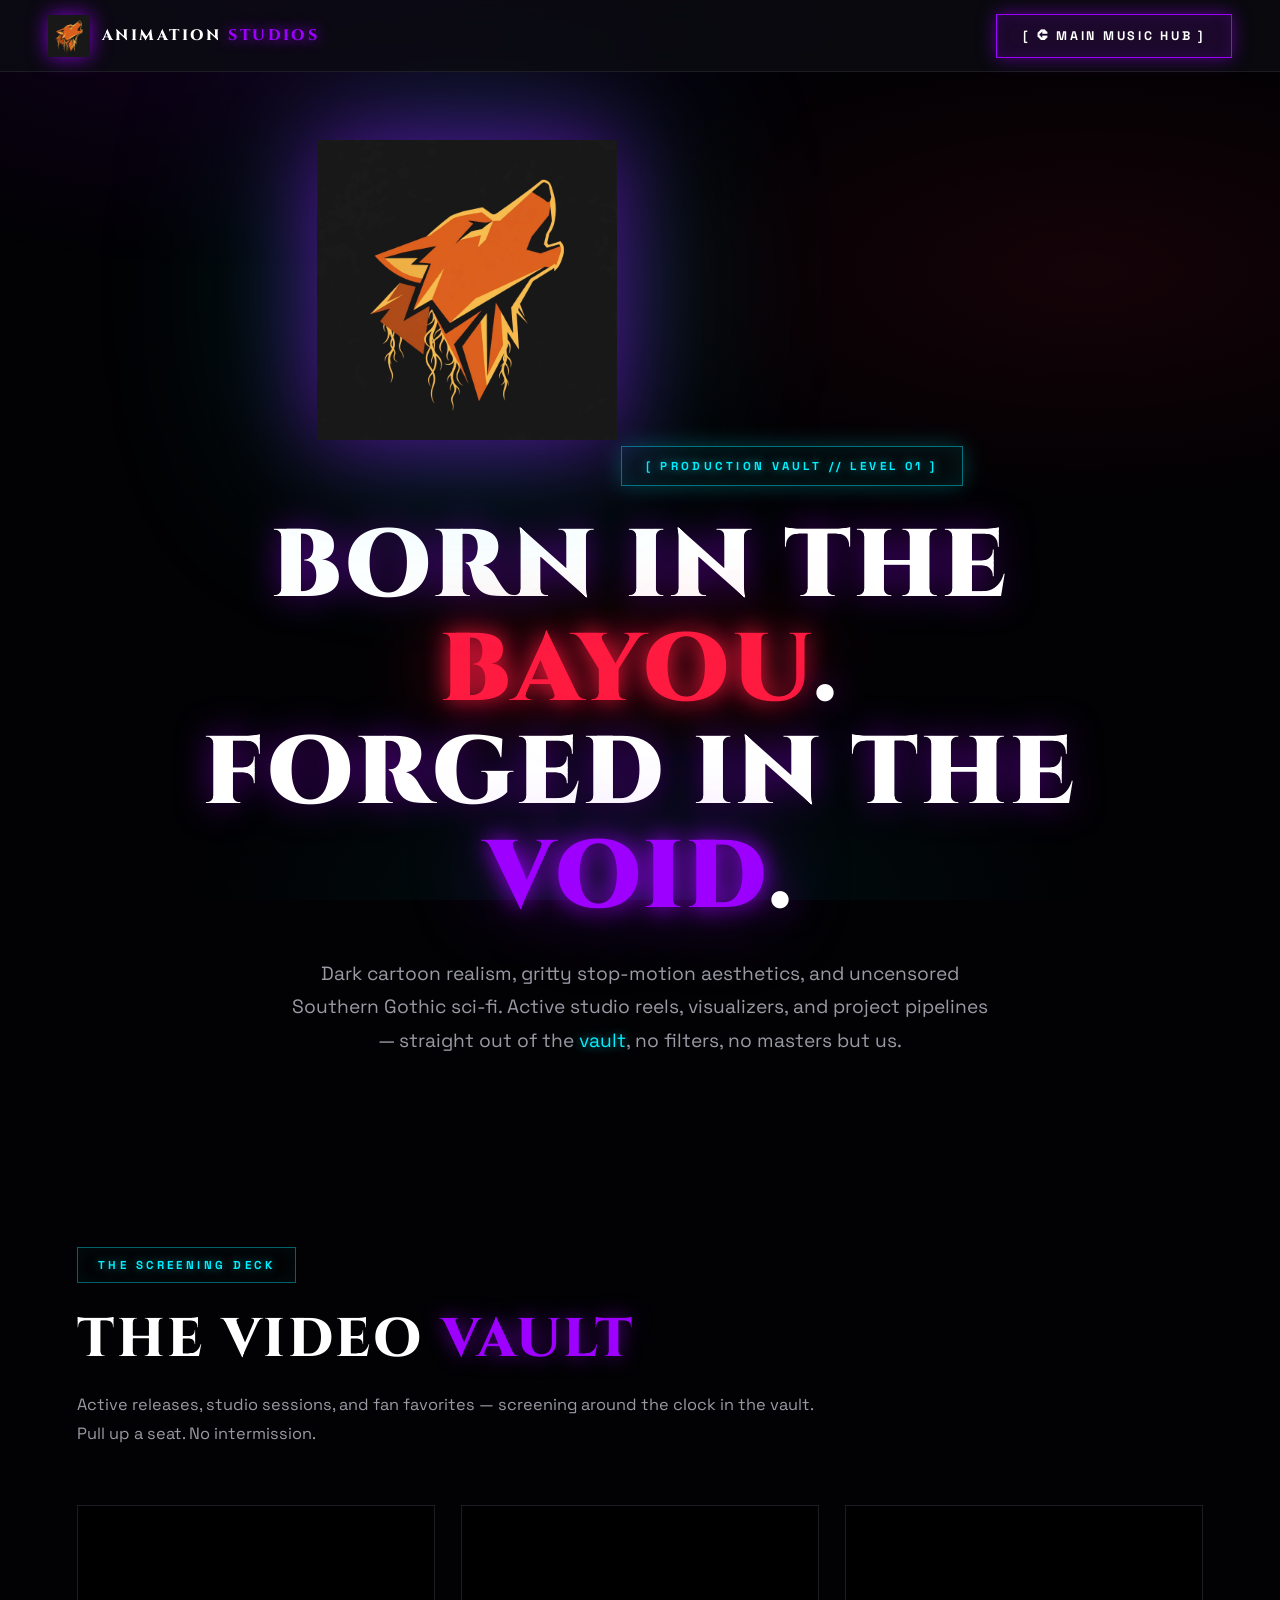
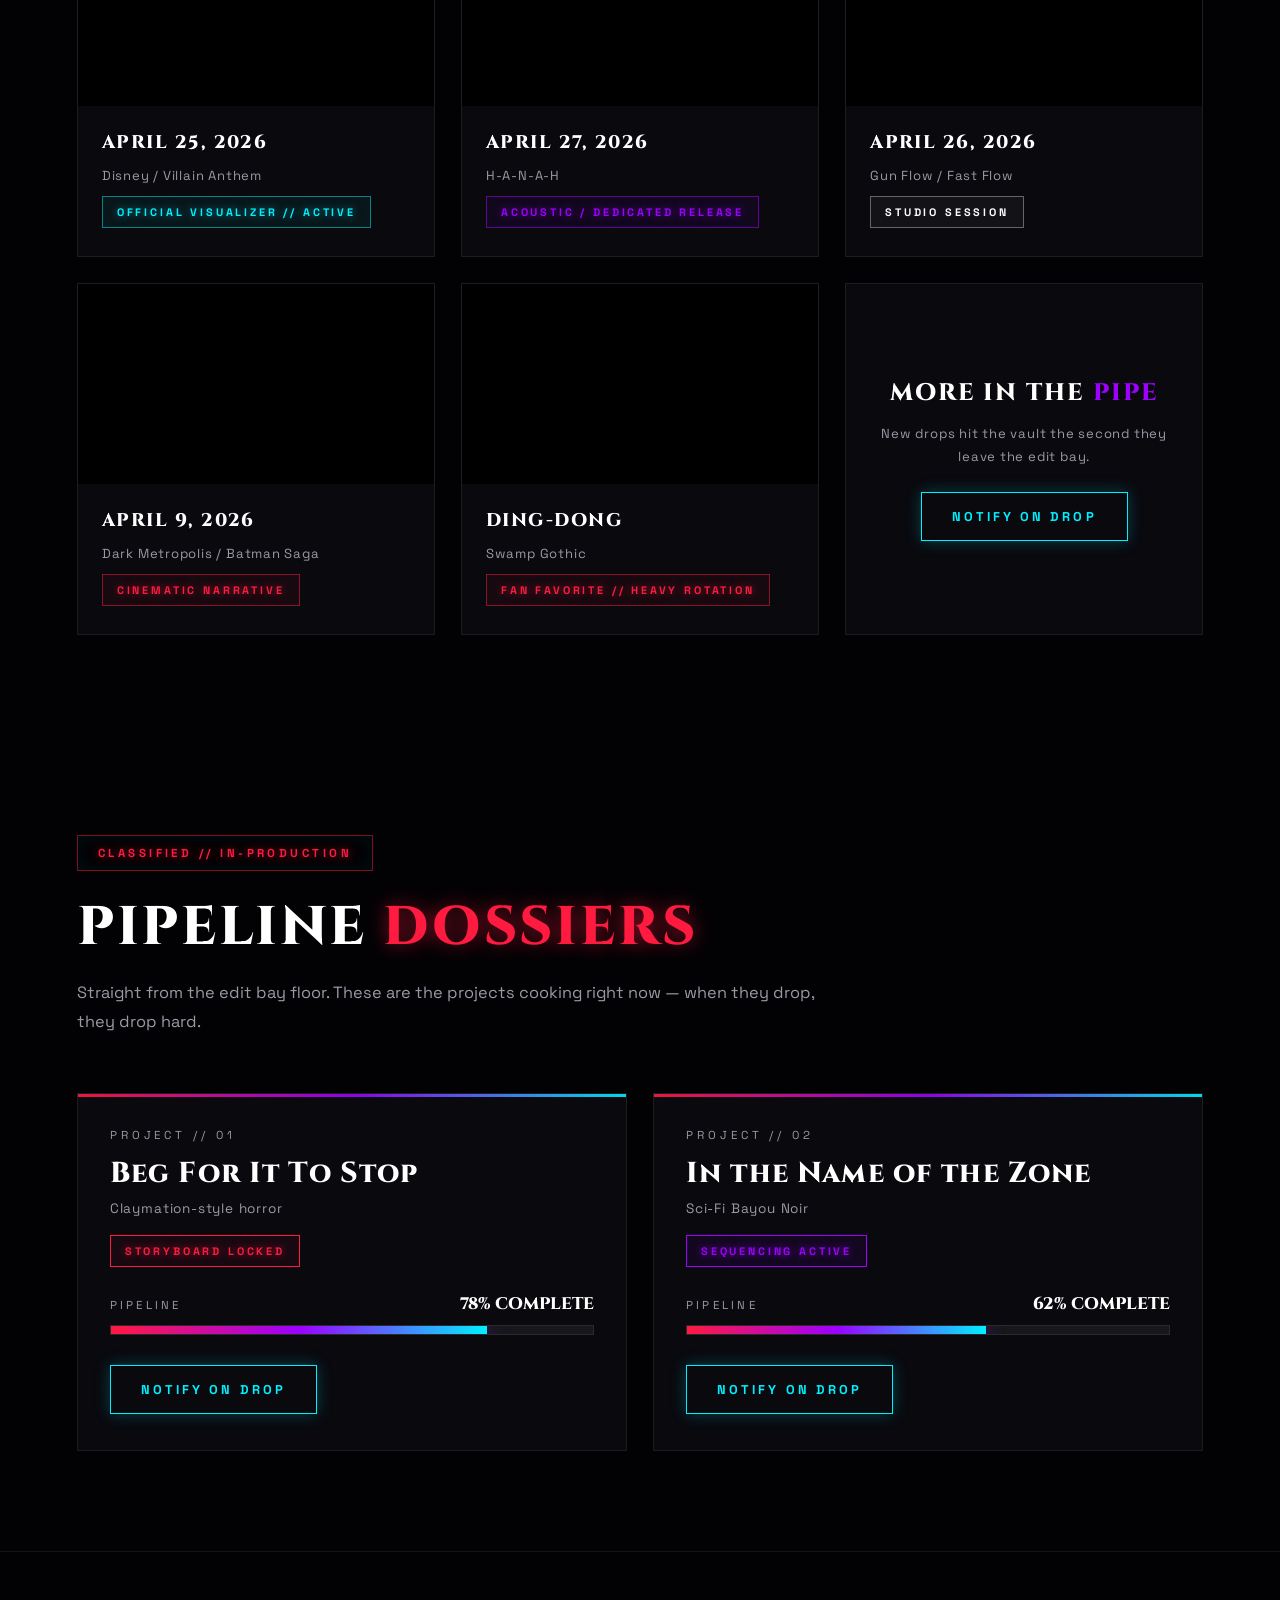
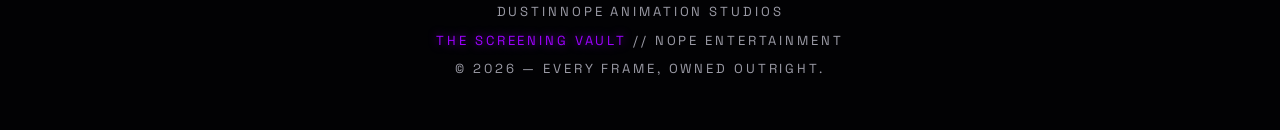
==== index.html @ 0be5625b "Add files via upload" ====
<!DOCTYPE html>
<html lang="en">
<head>
<meta charset="UTF-8">
<meta name="viewport" content="width=device-width, initial-scale=1.0">
<title>DUSTINNOPE ANIMATION STUDIOS — The Screening Vault</title>
<meta name="description" content="Dustinnope Animation Studios — The Screening Vault. Dark cartoon realism, gritty stop-motion, and uncensored Southern Gothic sci-fi. Active studio reels, visualizers, and project pipelines.">
<link rel="preconnect" href="https://fonts.googleapis.com">
<link rel="preconnect" href="https://fonts.gstatic.com" crossorigin>
<link href="https://fonts.googleapis.com/css2?family=Cinzel:wght@400;600;700;800;900&family=Space+Grotesk:wght@400;500;600;700&display=swap" rel="stylesheet">
<style>
/* ============ THE SCREENING VAULT — BRAND SYSTEM ============
   PALETTE: pitch-black #020204, frosted glass rgba(12,12,18,0.8),
   electric bayou cyan #00f0ff, spirit mist purple #9d00ff,
   blood red #ff1a40. ZERO rounded corners. Sharp edges only.
================================================================ */
*{margin:0;padding:0;box-sizing:border-box;border-radius:0 !important;}
:root{
  --void:#020204;
  --glass:rgba(12,12,18,0.8);
  --cyan:#00f0ff;
  --purple:#9d00ff;
  --red:#ff1a40;
  --line:rgba(255,255,255,0.08);
  --txt:#e8e8ec;
  --dim:#9a9aa5;
}
html{scroll-behavior:smooth;}
body{
  background:var(--void);
  color:var(--txt);
  font-family:'Space Grotesk',sans-serif;
  overflow-x:hidden;
}
h1,h2,h3,.serif{font-family:'Cinzel',serif;}
a{color:inherit;text-decoration:none;}
section{scroll-margin-top:84px;position:relative;}
::selection{background:var(--red);color:#000;}
::-webkit-scrollbar{width:10px;background:#000;}
::-webkit-scrollbar-thumb{background:linear-gradient(var(--red),var(--purple));}

/* ambient grain + vignette */
.vault-ambient{
  position:fixed;inset:0;z-index:0;pointer-events:none;
  background:
    radial-gradient(ellipse 80% 50% at 20% 0%,rgba(157,0,255,.10),transparent 60%),
    radial-gradient(ellipse 70% 45% at 85% 30%,rgba(255,26,64,.08),transparent 60%),
    radial-gradient(ellipse 60% 40% at 50% 100%,rgba(0,240,255,.06),transparent 60%);
}

/* ================= HEADER ================= */
header{
  position:fixed;top:0;left:0;right:0;z-index:900;height:72px;
  display:flex;align-items:center;justify-content:space-between;
  padding:0 clamp(16px,4vw,48px);
  background:var(--glass);backdrop-filter:blur(16px);-webkit-backdrop-filter:blur(16px);
  border-bottom:1px solid var(--line);
}
.vault-brand{display:flex;align-items:center;gap:12px;}
.vault-brand img{width:42px;height:42px;object-fit:contain;filter:drop-shadow(0 0 10px rgba(157,0,255,.8));}
.vault-brand .brand-text{font-family:'Cinzel',serif;font-weight:800;letter-spacing:.16em;font-size:.95rem;color:#fff;}
.vault-brand .brand-text .purp{color:var(--purple);text-shadow:0 0 14px var(--purple);}
.hub-portal{
  font-family:'Space Grotesk',sans-serif;font-weight:700;font-size:.78rem;letter-spacing:.22em;
  padding:13px 26px;cursor:pointer;
  background:rgba(157,0,255,.12);color:#fff;border:1px solid var(--purple);
  box-shadow:0 0 18px rgba(157,0,255,.5),inset 0 0 14px rgba(157,0,255,.15);
  transition:all .25s;white-space:nowrap;
}
.hub-portal:hover{
  background:var(--purple);color:#000;
  box-shadow:0 0 36px rgba(157,0,255,.9),inset 0 0 20px rgba(255,255,255,.2);
  transform:translateY(-2px);
}

/* ================= HERO ================= */
#hero{
  min-height:100vh;display:flex;align-items:center;justify-content:center;text-align:center;
  padding:140px 20px 90px;position:relative;z-index:1;
}
.hero-inner{position:relative;z-index:2;max-width:1040px;}
.hero-wolf{width:min(40vmin,300px);margin:0 auto 30px;filter:drop-shadow(0 0 44px rgba(157,0,255,.55)) drop-shadow(0 0 90px rgba(0,240,255,.25));}
.status-badge{
  display:inline-block;font-size:.72rem;letter-spacing:.3em;font-weight:700;color:var(--cyan);
  border:1px solid rgba(0,240,255,.45);padding:12px 24px;margin-bottom:30px;
  text-shadow:0 0 10px rgba(0,240,255,.7);box-shadow:inset 0 0 20px rgba(0,240,255,.08),0 0 22px rgba(0,240,255,.25);
  background:rgba(0,240,255,.04);
}
.hero-inner h1{
  font-size:clamp(2.4rem,8.5vw,6rem);font-weight:900;line-height:1.08;color:#fff;
  letter-spacing:.03em;margin-bottom:26px;
  text-shadow:0 0 34px rgba(157,0,255,.5),0 4px 26px rgba(0,0,0,.9);
}
.hero-inner h1 .blood{color:var(--red);text-shadow:0 0 24px var(--red),0 0 80px rgba(255,26,64,.55);}
.hero-inner h1 .mist{color:var(--purple);text-shadow:0 0 24px var(--purple),0 0 80px rgba(157,0,255,.55);}
.hero-sub{
  font-size:clamp(1rem,2.4vw,1.2rem);color:var(--dim);max-width:700px;margin:0 auto;line-height:1.75;
}
.hero-sub .neon-cyan{color:var(--cyan);text-shadow:0 0 10px rgba(0,240,255,.6);}

/* ================= SECTION SCAFFOLD ================= */
.section{padding:100px clamp(20px,6vw,90px);max-width:1300px;margin:0 auto;position:relative;z-index:1;}
.badge{
  display:inline-block;font-size:.72rem;letter-spacing:.3em;font-weight:700;color:var(--cyan);
  border:1px solid rgba(0,240,255,.4);padding:10px 20px;margin-bottom:26px;
  text-shadow:0 0 10px rgba(0,240,255,.6);box-shadow:inset 0 0 18px rgba(0,240,255,.06);
}
.badge.red{color:var(--red);border-color:rgba(255,26,64,.5);text-shadow:0 0 10px rgba(255,26,64,.7);}
.badge.purple{color:var(--purple);border-color:rgba(157,0,255,.55);text-shadow:0 0 10px rgba(157,0,255,.8);}
.section h2{
  font-size:clamp(1.9rem,5vw,3.4rem);font-weight:800;color:#fff;letter-spacing:.05em;margin-bottom:18px;line-height:1.15;
}
.section h2 .blood{color:var(--red);text-shadow:0 0 20px rgba(255,26,64,.6);}
.section h2 .mist{color:var(--purple);text-shadow:0 0 20px rgba(157,0,255,.6);}
.section .lede{color:var(--dim);max-width:760px;line-height:1.8;font-size:1.02rem;margin-bottom:56px;}
.reveal{opacity:0;transform:translateY(36px);transition:opacity .7s ease,transform .7s ease;}
.reveal.in{opacity:1;transform:none;}

/* ================= SCREENING DECK / VIDEO VAULT ================= */
.vault-grid{display:grid;grid-template-columns:repeat(3,1fr);gap:26px;}
.vault-card{
  background:var(--glass);backdrop-filter:blur(16px);-webkit-backdrop-filter:blur(16px);
  border:1px solid var(--line);overflow:hidden;transition:transform .3s,border-color .3s,box-shadow .3s;
  display:flex;flex-direction:column;
}
.vault-card:nth-child(3n+1):hover{border-color:var(--cyan);box-shadow:0 0 30px rgba(0,240,255,.3);transform:translateY(-8px);}
.vault-card:nth-child(3n+2):hover{border-color:var(--purple);box-shadow:0 0 30px rgba(157,0,255,.4);transform:translateY(-8px);}
.vault-card:nth-child(3n):hover{border-color:var(--red);box-shadow:0 0 30px rgba(255,26,64,.4);transform:translateY(-8px);}
.vault-frame{position:relative;aspect-ratio:16/9;background:#000;}
.vault-frame iframe{position:absolute;inset:0;width:100%;height:100%;border:0;}
.vault-body{padding:24px 24px 28px;display:flex;flex-direction:column;gap:12px;flex:1;}
.vault-title{font-family:'Cinzel',serif;font-weight:800;font-size:1.15rem;letter-spacing:.08em;color:#fff;}
.vault-genre{font-size:.82rem;color:var(--dim);letter-spacing:.06em;}
.vault-status{
  align-self:flex-start;font-size:.68rem;letter-spacing:.26em;font-weight:700;
  padding:8px 14px;border:1px solid;
}
.status-active{color:var(--cyan);border-color:rgba(0,240,255,.5);text-shadow:0 0 8px rgba(0,240,255,.6);background:rgba(0,240,255,.05);}
.status-acoustic{color:var(--purple);border-color:rgba(157,0,255,.55);text-shadow:0 0 8px rgba(157,0,255,.7);background:rgba(157,0,255,.06);}
.status-session{color:#fff;border-color:rgba(255,255,255,.35);background:rgba(255,255,255,.04);}
.status-cine{color:var(--red);border-color:rgba(255,26,64,.5);text-shadow:0 0 8px rgba(255,26,64,.6);background:rgba(255,26,64,.05);}

/* ================= PIPELINE DOSSIERS ================= */
.dossier-grid{display:grid;grid-template-columns:1fr 1fr;gap:26px;}
.dossier{
  background:var(--glass);backdrop-filter:blur(16px);-webkit-backdrop-filter:blur(16px);
  border:1px solid var(--line);padding:34px 32px 36px;position:relative;overflow:hidden;
  transition:border-color .3s,box-shadow .3s,transform .3s;
}
.dossier::before{
  content:"";position:absolute;top:0;left:0;right:0;height:3px;
  background:linear-gradient(90deg,var(--red),var(--purple),var(--cyan));
  opacity:.9;
}
.dossier .proj-num{font-size:.72rem;letter-spacing:.34em;color:var(--dim);margin-bottom:14px;}
.dossier h3{font-size:clamp(1.3rem,2.6vw,1.8rem);font-weight:800;letter-spacing:.04em;color:#fff;margin-bottom:8px;line-height:1.25;}
.dossier .genre-tag{font-size:.85rem;color:var(--dim);margin-bottom:18px;letter-spacing:.06em;}
.dossier .tag{
  display:inline-block;font-size:.68rem;letter-spacing:.26em;font-weight:700;padding:8px 14px;margin-bottom:26px;border:1px solid;
}
.tag-locked{color:var(--red);border-color:rgba(255,26,64,.55);text-shadow:0 0 8px rgba(255,26,64,.7);background:rgba(255,26,64,.06);}
.tag-active{color:var(--purple);border-color:rgba(157,0,255,.6);text-shadow:0 0 8px rgba(157,0,255,.8);background:rgba(157,0,255,.07);}
.meter-row{display:flex;justify-content:space-between;align-items:baseline;margin-bottom:10px;}
.meter-label{font-size:.72rem;letter-spacing:.28em;color:var(--dim);}
.meter-pct{font-family:'Cinzel',serif;font-weight:800;font-size:1.05rem;color:#fff;}
.meter{height:10px;background:rgba(255,255,255,.06);border:1px solid var(--line);position:relative;overflow:hidden;margin-bottom:30px;}
.meter .fill{
  height:100%;width:0;
  background:linear-gradient(90deg,var(--red),var(--purple),var(--cyan));
  box-shadow:0 0 18px rgba(157,0,255,.7);
  transition:width 1.6s cubic-bezier(.2,.8,.2,1);
}
.notify-btn{
  font-family:'Space Grotesk',sans-serif;font-weight:700;font-size:.8rem;letter-spacing:.24em;
  padding:15px 30px;cursor:pointer;display:inline-block;
  background:transparent;color:var(--cyan);border:1px solid var(--cyan);
  box-shadow:0 0 16px rgba(0,240,255,.25);transition:all .25s;
}
.notify-btn:hover{background:var(--cyan);color:#000;box-shadow:0 0 34px rgba(0,240,255,.7);transform:translateY(-2px);}

/* glitch hover on dossier titles */
.dossier h3{position:relative;display:inline-block;}
.dossier:hover{transform:translateY(-6px);border-color:rgba(157,0,255,.5);box-shadow:0 0 34px rgba(157,0,255,.3);}
.dossier:hover h3::before,.dossier:hover h3::after{
  content:attr(data-text);position:absolute;left:0;top:0;width:100%;overflow:hidden;
}
.dossier:hover h3::before{color:var(--cyan);transform:translate(-2px,-1px);clip-path:inset(0 0 55% 0);text-shadow:-2px 0 var(--cyan);}
.dossier:hover h3::after{color:var(--red);transform:translate(2px,1px);clip-path:inset(55% 0 0 0);text-shadow:2px 0 var(--red);}
@keyframes dossierFlicker{0%,100%{opacity:1;}92%{opacity:1;}93%{opacity:.4;}94%{opacity:1;}96%{opacity:.6;}97%{opacity:1;}}
.dossier:hover{animation:dossierFlicker 2.4s infinite;}

/* ================= FOOTER ================= */
footer{border-top:1px solid var(--line);padding:46px 20px;text-align:center;position:relative;z-index:1;}
footer p{color:var(--dim);font-size:.82rem;letter-spacing:.22em;line-height:2.2;}
footer .flick{color:var(--purple);text-shadow:0 0 10px rgba(157,0,255,.7);}

/* ================= NOTIFY MODAL ================= */
.veil{
  position:fixed;inset:0;z-index:2000;background:rgba(2,2,4,.85);
  backdrop-filter:blur(8px);-webkit-backdrop-filter:blur(8px);
  display:none;align-items:center;justify-content:center;padding:20px;
}
.veil.open{display:flex;}
.modal{
  background:var(--glass);border:1px solid rgba(157,0,255,.5);max-width:460px;width:100%;
  padding:40px 36px;position:relative;box-shadow:0 0 60px rgba(157,0,255,.35);
}
.modal h3{font-size:1.4rem;font-weight:800;letter-spacing:.06em;margin-bottom:10px;color:#fff;}
.modal .m-title{font-family:'Cinzel',serif;font-size:.9rem;color:var(--purple);letter-spacing:.14em;margin-bottom:18px;text-shadow:0 0 10px rgba(157,0,255,.7);}
.modal p{color:var(--dim);font-size:.9rem;line-height:1.7;margin-bottom:22px;}
.modal-close{
  position:absolute;top:12px;right:14px;background:none;border:none;color:var(--dim);
  font-size:1.4rem;cursor:pointer;line-height:1;
}
.modal-close:hover{color:var(--red);}
#notifyFormEl{display:flex;flex-direction:column;gap:14px;}
#notifyFormEl input[type=email]{
  background:rgba(255,255,255,.05);border:1px solid var(--line);color:#fff;
  font-family:'Space Grotesk',sans-serif;font-size:.95rem;padding:14px 16px;outline:none;
}
#notifyFormEl input[type=email]:focus{border-color:var(--purple);box-shadow:0 0 16px rgba(157,0,255,.4);}
#notifyFormEl button{
  font-family:'Space Grotesk',sans-serif;font-weight:700;font-size:.8rem;letter-spacing:.24em;
  padding:15px;cursor:pointer;background:var(--purple);color:#fff;border:1px solid var(--purple);
  box-shadow:0 0 24px rgba(157,0,255,.55);transition:all .25s;
}
#notifyFormEl button:hover{background:#b333ff;box-shadow:0 0 40px rgba(157,0,255,.85);}
.notify-confirm{display:none;text-align:center;padding:14px 0;}
.notify-confirm .check{font-size:2.6rem;color:var(--cyan);text-shadow:0 0 24px rgba(0,240,255,.8);margin-bottom:14px;}
.notify-confirm h4{font-family:'Cinzel',serif;font-size:1.1rem;letter-spacing:.1em;color:#fff;margin-bottom:10px;}
.notify-confirm p{color:var(--dim);font-size:.88rem;}

/* ================= RESPONSIVE ================= */
@media(max-width:960px){
  .vault-grid{grid-template-columns:1fr;max-width:620px;margin:0 auto;}
  .dossier-grid{grid-template-columns:1fr;max-width:620px;margin:0 auto;}
}
@media(max-width:640px){
  .vault-brand .brand-text{display:none;}
  .hub-portal{font-size:.66rem;padding:11px 16px;letter-spacing:.14em;}
  .section{padding:76px 20px;}
  .dossier{padding:28px 24px 30px;}
  .modal{padding:32px 26px;}
}
@media(prefers-reduced-motion:reduce){
  .reveal{opacity:1;transform:none;}
  .meter .fill{transition:none;}
  .dossier:hover{animation:none;}
}
</style>
</head>
<body>

<div class="vault-ambient"></div>

<header>
  <a class="vault-brand" href="#hero">
    <img src="wolf-emblem.webp" alt="Dustinnope wolf emblem">
    <span class="brand-text">ANIMATION <span class="purp">STUDIOS</span></span>
  </a>
  <a class="hub-portal" href="https://dustinnope.com">[ &#11144; MAIN MUSIC HUB ]</a>
</header>

<!-- ================= STUDIO HERO ================= -->
<section id="hero">
  <div class="hero-inner">
    <img class="hero-wolf" src="wolf-emblem.webp" alt="Dustinnope snarling wolf emblem">
    <div class="status-badge">[ PRODUCTION VAULT // LEVEL 01 ]</div>
    <h1>BORN IN THE <span class="blood">BAYOU</span>.<br>FORGED IN THE <span class="mist">VOID</span>.</h1>
    <p class="hero-sub">Dark cartoon realism, gritty stop-motion aesthetics, and uncensored Southern Gothic sci-fi. Active studio reels, visualizers, and project pipelines — straight out of the <span class="neon-cyan">vault</span>, no filters, no masters but us.</p>
  </div>
</section>

<!-- ================= SCREENING DECK / VIDEO VAULT ================= -->
<section class="section" id="screening-deck">
  <div class="badge reveal">THE SCREENING DECK</div>
  <h2 class="reveal">THE VIDEO <span class="mist">VAULT</span></h2>
  <p class="lede reveal">Active releases, studio sessions, and fan favorites — screening around the clock in the vault. Pull up a seat. No intermission.</p>

  <div class="vault-grid">
    <article class="vault-card reveal">
      <div class="vault-frame">
        <iframe src="https://www.youtube-nocookie.com/embed/Cl0FcF6U81I" title="April 25, 2026 — Disney / Villain Anthem" loading="lazy" allow="accelerometer; autoplay; clipboard-write; encrypted-media; gyroscope; picture-in-picture" allowfullscreen></iframe>
      </div>
      <div class="vault-body">
        <h3 class="vault-title">APRIL 25, 2026</h3>
        <p class="vault-genre">Disney / Villain Anthem</p>
        <span class="vault-status status-active">OFFICIAL VISUALIZER // ACTIVE</span>
      </div>
    </article>

    <article class="vault-card reveal">
      <div class="vault-frame">
        <iframe src="https://www.youtube-nocookie.com/embed/3WyPbMMaLoY" title="April 27, 2026 — H-A-N-A-H" loading="lazy" allow="accelerometer; autoplay; clipboard-write; encrypted-media; gyroscope; picture-in-picture" allowfullscreen></iframe>
      </div>
      <div class="vault-body">
        <h3 class="vault-title">APRIL 27, 2026</h3>
        <p class="vault-genre">H-A-N-A-H</p>
        <span class="vault-status status-acoustic">ACOUSTIC / DEDICATED RELEASE</span>
      </div>
    </article>

    <article class="vault-card reveal">
      <div class="vault-frame">
        <iframe src="https://www.youtube-nocookie.com/embed/xEIRMMd9skk" title="April 26, 2026 — Gun Flow / Fast Flow" loading="lazy" allow="accelerometer; autoplay; clipboard-write; encrypted-media; gyroscope; picture-in-picture" allowfullscreen></iframe>
      </div>
      <div class="vault-body">
        <h3 class="vault-title">APRIL 26, 2026</h3>
        <p class="vault-genre">Gun Flow / Fast Flow</p>
        <span class="vault-status status-session">STUDIO SESSION</span>
      </div>
    </article>

    <article class="vault-card reveal">
      <div class="vault-frame">
        <iframe src="https://www.youtube-nocookie.com/embed/TrBpocgvX4s" title="April 9, 2026 — Dark Metropolis / Batman Saga" loading="lazy" allow="accelerometer; autoplay; clipboard-write; encrypted-media; gyroscope; picture-in-picture" allowfullscreen></iframe>
      </div>
      <div class="vault-body">
        <h3 class="vault-title">APRIL 9, 2026</h3>
        <p class="vault-genre">Dark Metropolis / Batman Saga</p>
        <span class="vault-status status-cine">CINEMATIC NARRATIVE</span>
      </div>
    </article>

    <article class="vault-card reveal">
      <div class="vault-frame">
        <iframe src="https://www.youtube-nocookie.com/embed/f8bQqlqthDg" title="DING-DONG — Swamp Gothic" loading="lazy" allow="accelerometer; autoplay; clipboard-write; encrypted-media; gyroscope; picture-in-picture" allowfullscreen></iframe>
      </div>
      <div class="vault-body">
        <h3 class="vault-title">DING-DONG</h3>
        <p class="vault-genre">Swamp Gothic</p>
        <span class="vault-status status-cine">FAN FAVORITE // HEAVY ROTATION</span>
      </div>
    </article>

    <article class="vault-card reveal" style="display:flex;align-items:center;justify-content:center;text-align:center;padding:60px 30px;">
      <div>
        <h3 class="vault-title" style="font-size:1.5rem;margin-bottom:14px;">MORE IN THE <span style="color:#9d00ff;">PIPE</span></h3>
        <p class="vault-genre" style="margin-bottom:24px;line-height:1.7;">New drops hit the vault the second they leave the edit bay.</p>
        <button class="notify-btn" data-project="the Vault — upcoming drops">NOTIFY ON DROP</button>
      </div>
    </article>
  </div>
</section>

<!-- ================= IN-PRODUCTION PIPELINE ================= -->
<section class="section" id="pipeline">
  <div class="badge red reveal">CLASSIFIED // IN-PRODUCTION</div>
  <h2 class="reveal">PIPELINE <span class="blood">DOSSIERS</span></h2>
  <p class="lede reveal">Straight from the edit bay floor. These are the projects cooking right now — when they drop, they drop hard.</p>

  <div class="dossier-grid">
    <article class="dossier reveal">
      <p class="proj-num">PROJECT // 01</p>
      <h3 data-text="Beg For It To Stop">Beg For It To Stop</h3>
      <p class="genre-tag">Claymation-style horror</p>
      <span class="tag tag-locked">STORYBOARD LOCKED</span>
      <div class="meter-row">
        <span class="meter-label">PIPELINE</span>
        <span class="meter-pct">78% COMPLETE</span>
      </div>
      <div class="meter"><div class="fill" data-fill="78"></div></div>
      <button class="notify-btn" data-project="Beg For It To Stop">NOTIFY ON DROP</button>
    </article>

    <article class="dossier reveal">
      <p class="proj-num">PROJECT // 02</p>
      <h3 data-text="In the Name of the Zone">In the Name of the Zone</h3>
      <p class="genre-tag">Sci-Fi Bayou Noir</p>
      <span class="tag tag-active">SEQUENCING ACTIVE</span>
      <div class="meter-row">
        <span class="meter-label">PIPELINE</span>
        <span class="meter-pct">62% COMPLETE</span>
      </div>
      <div class="meter"><div class="fill" data-fill="62"></div></div>
      <button class="notify-btn" data-project="In the Name of the Zone">NOTIFY ON DROP</button>
    </article>
  </div>
</section>

<footer>
  <p>DUSTINNOPE ANIMATION STUDIOS<br><span class="flick">THE SCREENING VAULT</span> // NOPE ENTERTAINMENT<br>© 2026 — EVERY FRAME, OWNED OUTRIGHT.</p>
</footer>

<!-- ================= NOTIFY MODAL ================= -->
<div class="veil" id="notifyVeil" role="dialog" aria-modal="true" aria-labelledby="modalTitle">
  <div class="modal">
    <button class="modal-close" id="modalClose" aria-label="Close">&times;</button>
    <div id="notifyForm">
      <h3 id="modalTitle">VAULT NOTIFY</h3>
      <p class="m-title" id="notifyProject">UPCOMING DROPS</p>
      <p>Get word the second this project drops. One email. No spam, no noise — just the release.</p>
      <form id="notifyFormEl">
        <input type="email" id="notifyEmail" name="email" placeholder="your@email.com" required>
        <button type="submit">LOCK ME IN</button>
      </form>
    </div>
    <div class="notify-confirm" id="notifyConfirm">
      <div class="check">&#10003;</div>
      <h4>YOU'RE ON THE LIST</h4>
      <p>You're locked in. The vault will hit your inbox the moment it drops.</p>
    </div>
  </div>
</div>

<script>
/* ---------- SCROLL REVEAL ---------- */
(function(){
  var els = document.querySelectorAll('.reveal');
  var io = new IntersectionObserver(function(entries){
    entries.forEach(function(e){
      if(e.isIntersecting){ e.target.classList.add('in'); io.unobserve(e.target); }
    });
  },{threshold:.12});
  els.forEach(function(e){ io.observe(e); });
})();

/* ---------- PROGRESS METER FILL ---------- */
(function(){
  var fills = document.querySelectorAll('.meter .fill');
  var io = new IntersectionObserver(function(entries){
    entries.forEach(function(e){
      if(e.isIntersecting){
        e.target.style.width = e.target.getAttribute('data-fill') + '%';
        io.unobserve(e.target);
      }
    });
  },{threshold:.4});
  fills.forEach(function(f){ io.observe(f); });
})();

/* ---------- NOTIFY MODAL ---------- */
(function(){
  var veil = document.getElementById('notifyVeil');
  var form = document.getElementById('notifyForm');
  var confirm = document.getElementById('notifyConfirm');
  var project = document.getElementById('notifyProject');
  document.querySelectorAll('.notify-btn').forEach(function(btn){
    btn.addEventListener('click', function(){
      project.textContent = (btn.getAttribute('data-project') || 'UPCOMING DROPS').toUpperCase();
      form.style.display = 'block'; confirm.style.display = 'none';
      veil.classList.add('open');
    });
  });
  document.getElementById('modalClose').addEventListener('click', function(){
    veil.classList.remove('open');
  });
  veil.addEventListener('click', function(e){
    if(e.target === veil){ veil.classList.remove('open'); }
  });
  document.addEventListener('keydown', function(e){
    if(e.key === 'Escape'){ veil.classList.remove('open'); }
  });
  document.getElementById('notifyFormEl').addEventListener('submit', function(e){
    e.preventDefault();
    form.style.display = 'none';
    confirm.style.display = 'block';
  });
})();
</script>
</body>
</html>
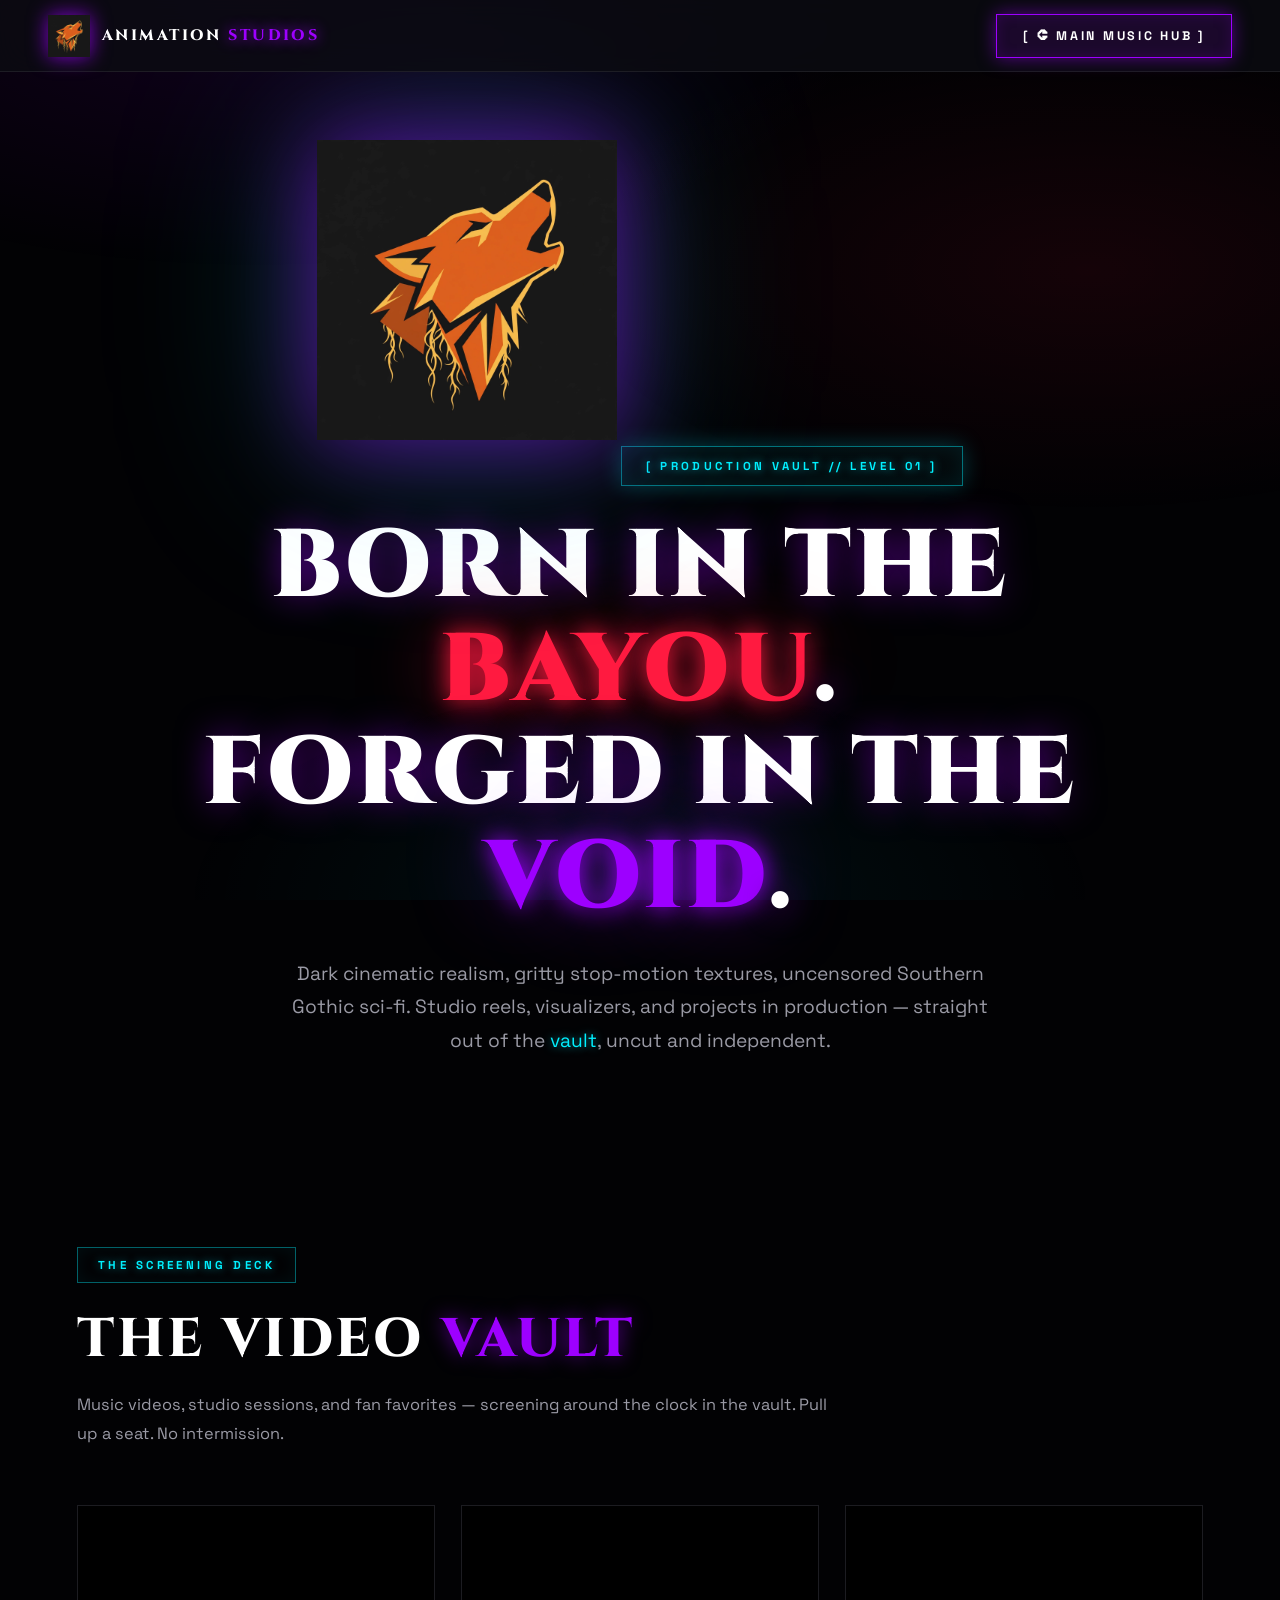
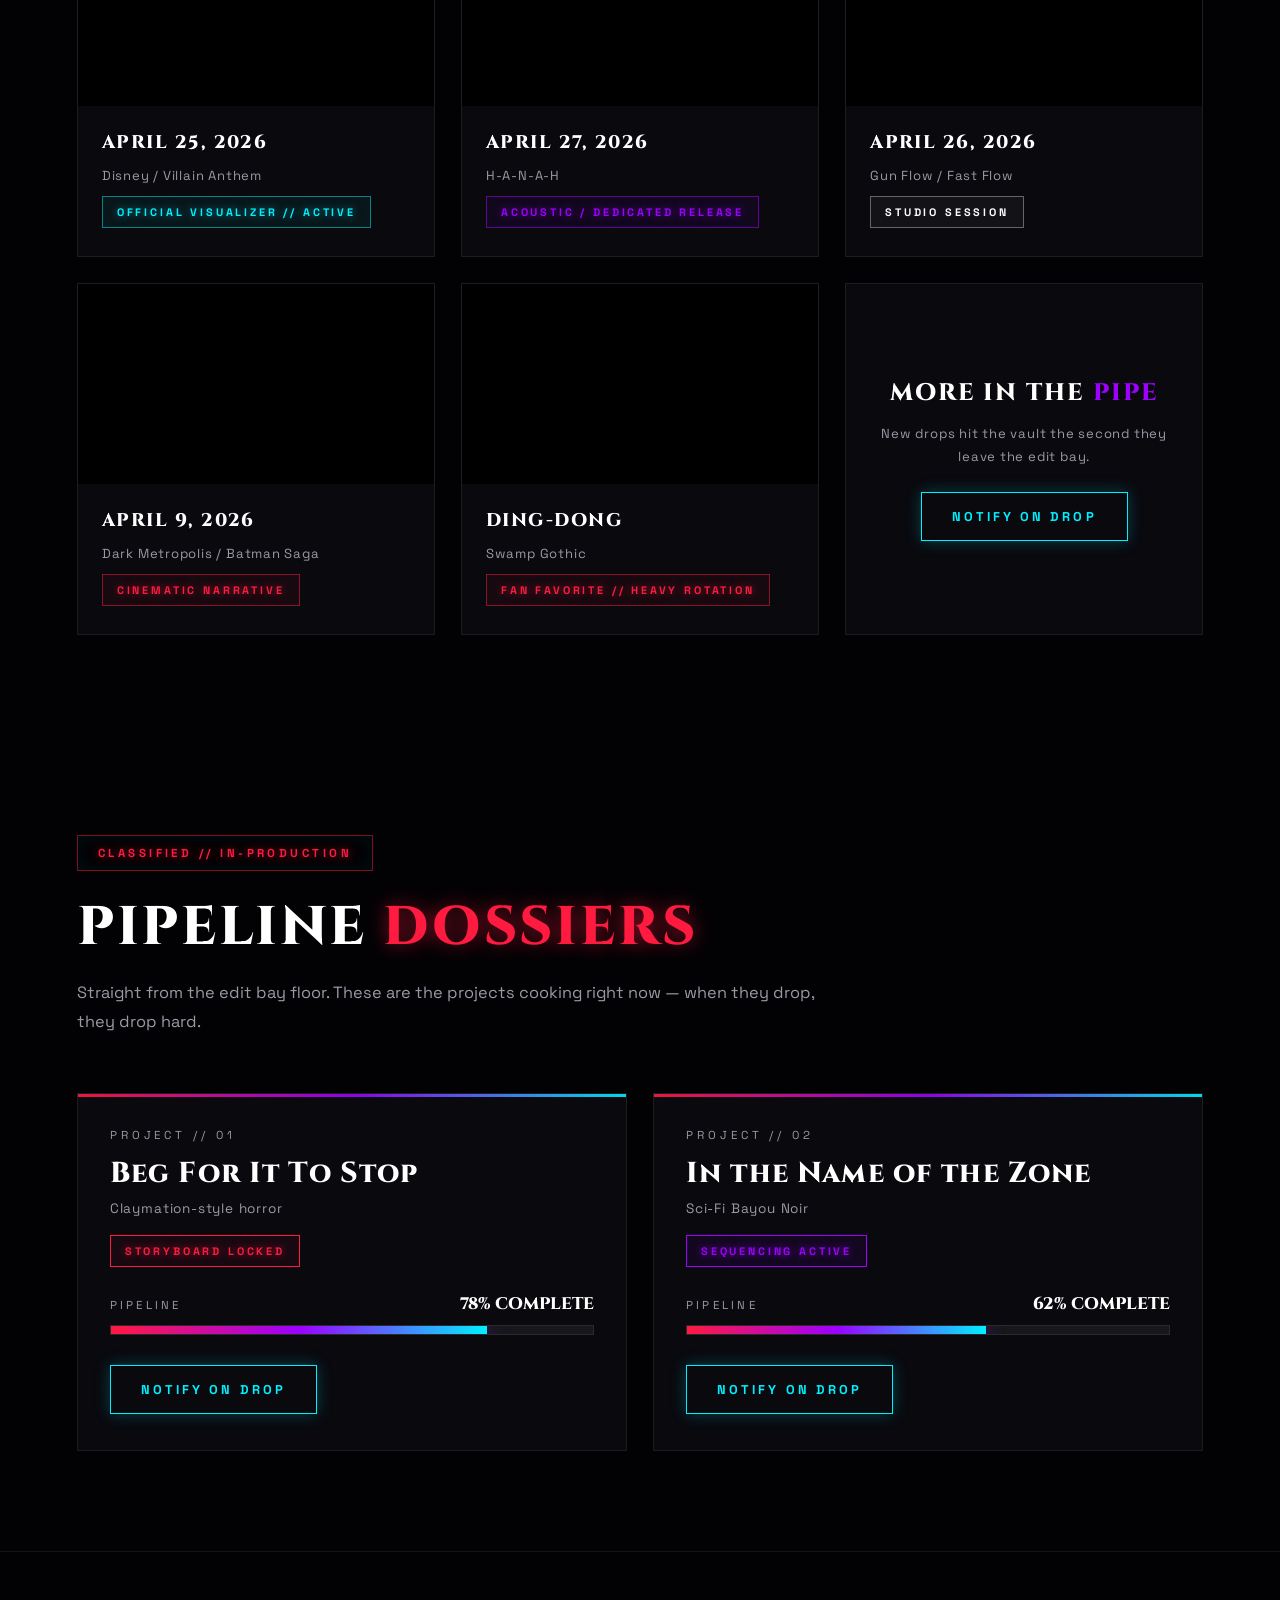
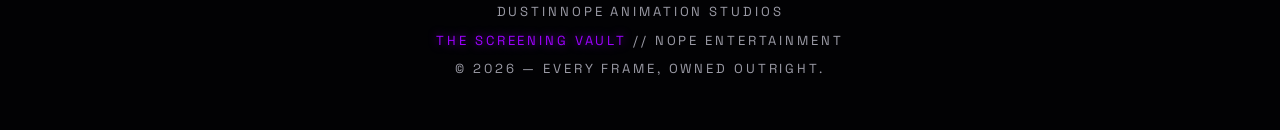
==== commit f0c57417: "Fix studio blurb and vault lede wording" ====
--- a/index.html
+++ b/index.html
@@ -4,7 +4,7 @@
 <meta charset="UTF-8">
 <meta name="viewport" content="width=device-width, initial-scale=1.0">
 <title>DUSTINNOPE ANIMATION STUDIOS — The Screening Vault</title>
-<meta name="description" content="Dustinnope Animation Studios — The Screening Vault. Dark cartoon realism, gritty stop-motion, and uncensored Southern Gothic sci-fi. Active studio reels, visualizers, and project pipelines.">
+<meta name="description" content="Dustinnope Animation Studios — The Screening Vault. Dark cinematic realism, gritty stop-motion, and uncensored Southern Gothic sci-fi. Studio reels, visualizers, and projects in production.">
 <link rel="preconnect" href="https://fonts.googleapis.com">
 <link rel="preconnect" href="https://fonts.gstatic.com" crossorigin>
 <link href="https://fonts.googleapis.com/css2?family=Cinzel:wght@400;600;700;800;900&family=Space+Grotesk:wght@400;500;600;700&display=swap" rel="stylesheet">
@@ -267,7 +267,7 @@
     <img class="hero-wolf" src="wolf-emblem.webp" alt="Dustinnope snarling wolf emblem">
     <div class="status-badge">[ PRODUCTION VAULT // LEVEL 01 ]</div>
     <h1>BORN IN THE <span class="blood">BAYOU</span>.<br>FORGED IN THE <span class="mist">VOID</span>.</h1>
-    <p class="hero-sub">Dark cartoon realism, gritty stop-motion aesthetics, and uncensored Southern Gothic sci-fi. Active studio reels, visualizers, and project pipelines — straight out of the <span class="neon-cyan">vault</span>, no filters, no masters but us.</p>
+    <p class="hero-sub">Dark cinematic realism, gritty stop-motion textures, uncensored Southern Gothic sci-fi. Studio reels, visualizers, and projects in production — straight out of the <span class="neon-cyan">vault</span>, uncut and independent.</p>
   </div>
 </section>
 
@@ -275,7 +275,7 @@
 <section class="section" id="screening-deck">
   <div class="badge reveal">THE SCREENING DECK</div>
   <h2 class="reveal">THE VIDEO <span class="mist">VAULT</span></h2>
-  <p class="lede reveal">Active releases, studio sessions, and fan favorites — screening around the clock in the vault. Pull up a seat. No intermission.</p>
+  <p class="lede reveal">Music videos, studio sessions, and fan favorites — screening around the clock in the vault. Pull up a seat. No intermission.</p>
 
   <div class="vault-grid">
     <article class="vault-card reveal">
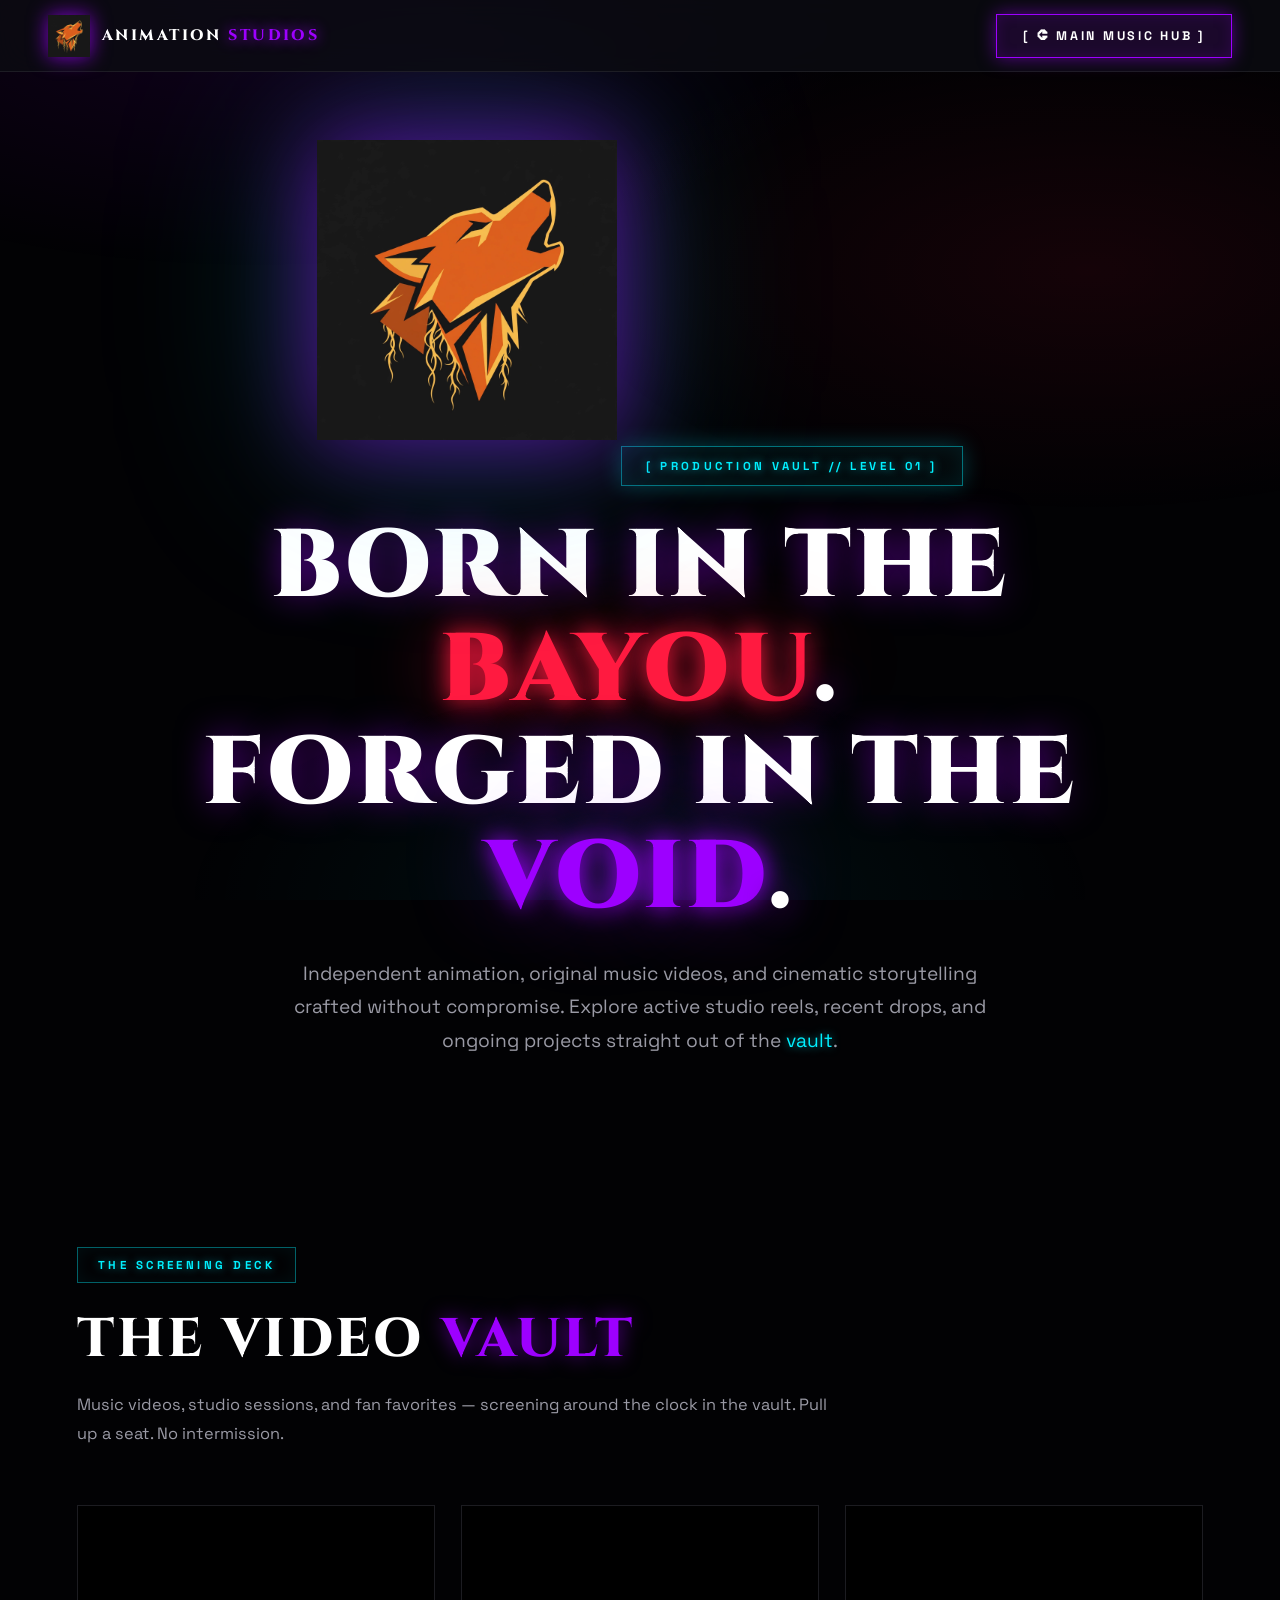
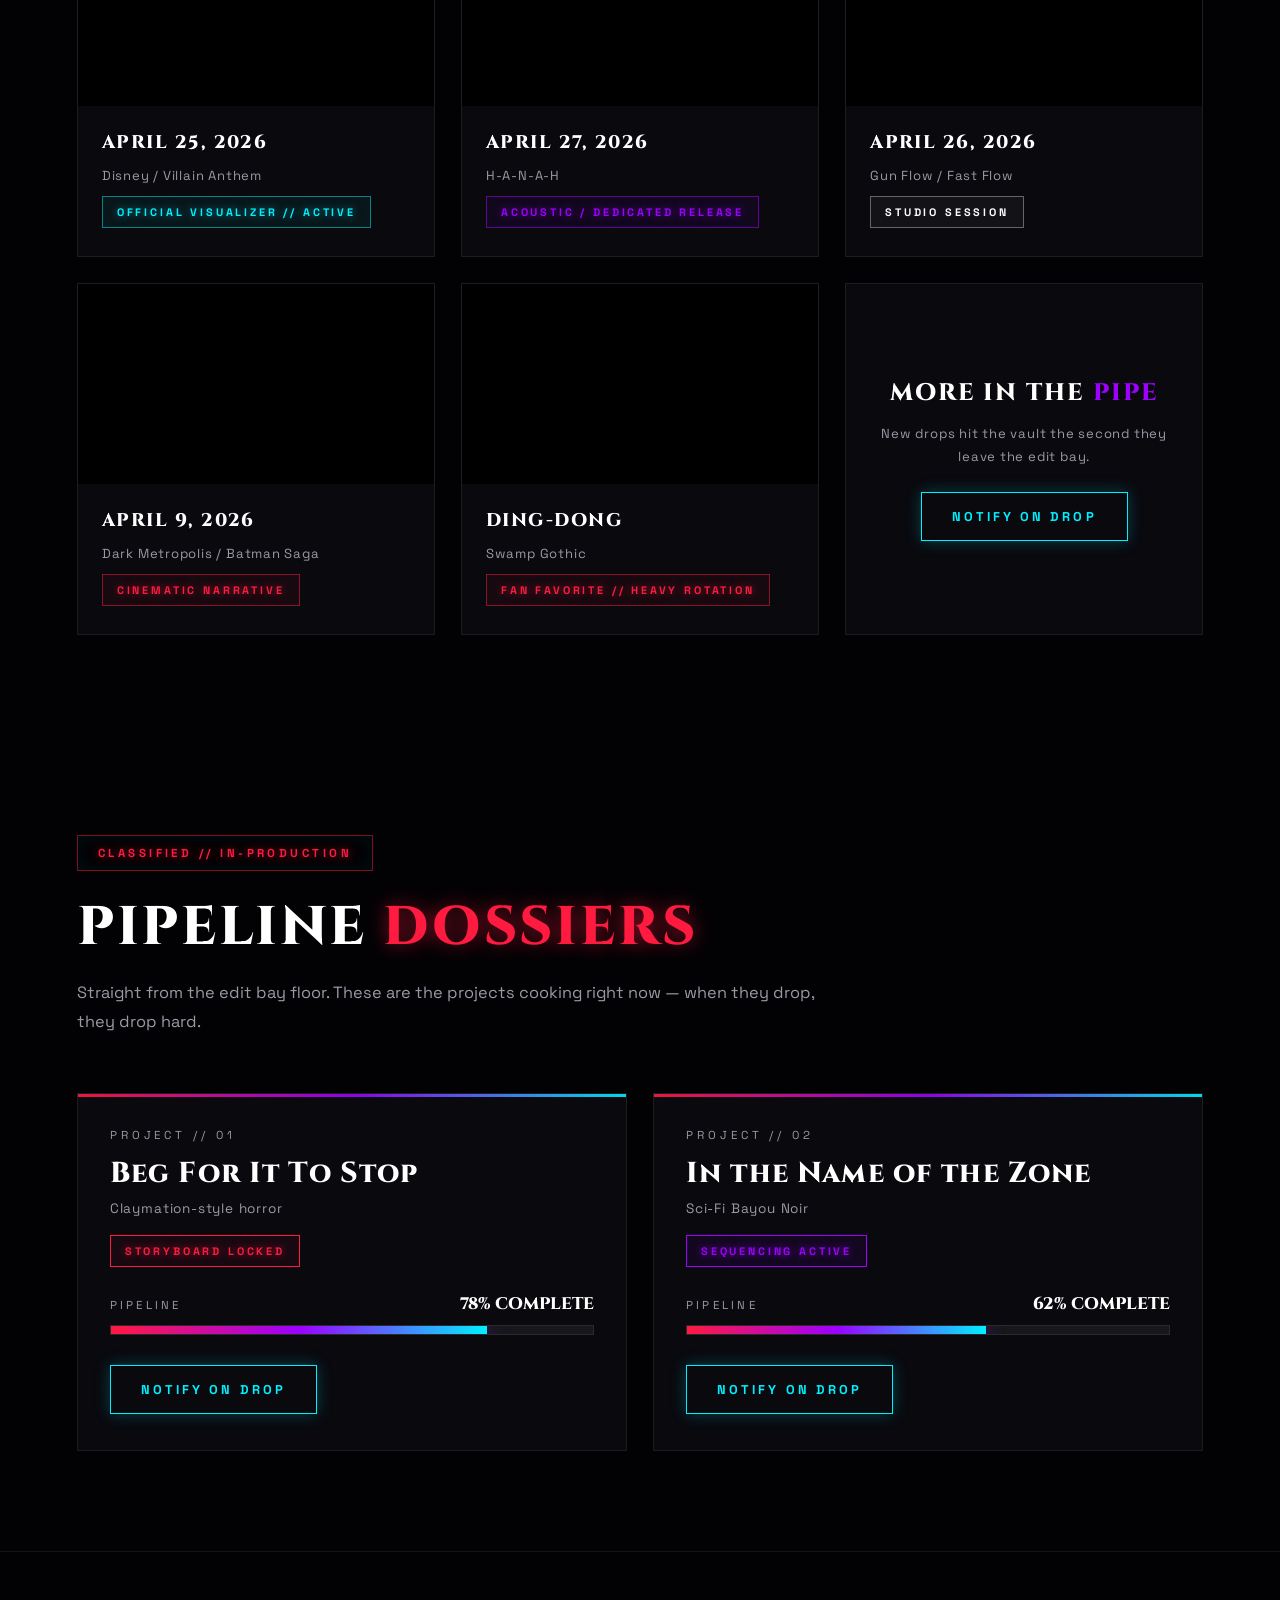
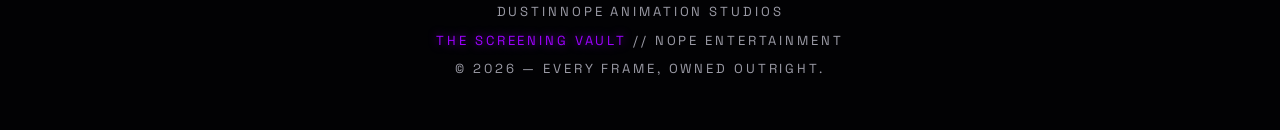
==== commit 99ee629d: "Dustin wording: studio hero blurb" ====
--- a/index.html
+++ b/index.html
@@ -4,7 +4,7 @@
 <meta charset="UTF-8">
 <meta name="viewport" content="width=device-width, initial-scale=1.0">
 <title>DUSTINNOPE ANIMATION STUDIOS — The Screening Vault</title>
-<meta name="description" content="Dustinnope Animation Studios — The Screening Vault. Dark cinematic realism, gritty stop-motion, and uncensored Southern Gothic sci-fi. Studio reels, visualizers, and projects in production.">
+<meta name="description" content="Dustinnope Animation Studios — The Screening Vault. Independent animation, original music videos, and cinematic storytelling crafted without compromise.">
 <link rel="preconnect" href="https://fonts.googleapis.com">
 <link rel="preconnect" href="https://fonts.gstatic.com" crossorigin>
 <link href="https://fonts.googleapis.com/css2?family=Cinzel:wght@400;600;700;800;900&family=Space+Grotesk:wght@400;500;600;700&display=swap" rel="stylesheet">
@@ -267,7 +267,7 @@
     <img class="hero-wolf" src="wolf-emblem.webp" alt="Dustinnope snarling wolf emblem">
     <div class="status-badge">[ PRODUCTION VAULT // LEVEL 01 ]</div>
     <h1>BORN IN THE <span class="blood">BAYOU</span>.<br>FORGED IN THE <span class="mist">VOID</span>.</h1>
-    <p class="hero-sub">Dark cinematic realism, gritty stop-motion textures, uncensored Southern Gothic sci-fi. Studio reels, visualizers, and projects in production — straight out of the <span class="neon-cyan">vault</span>, uncut and independent.</p>
+    <p class="hero-sub">Independent animation, original music videos, and cinematic storytelling crafted without compromise. Explore active studio reels, recent drops, and ongoing projects straight out of the <span class="neon-cyan">vault</span>.</p>
   </div>
 </section>
 
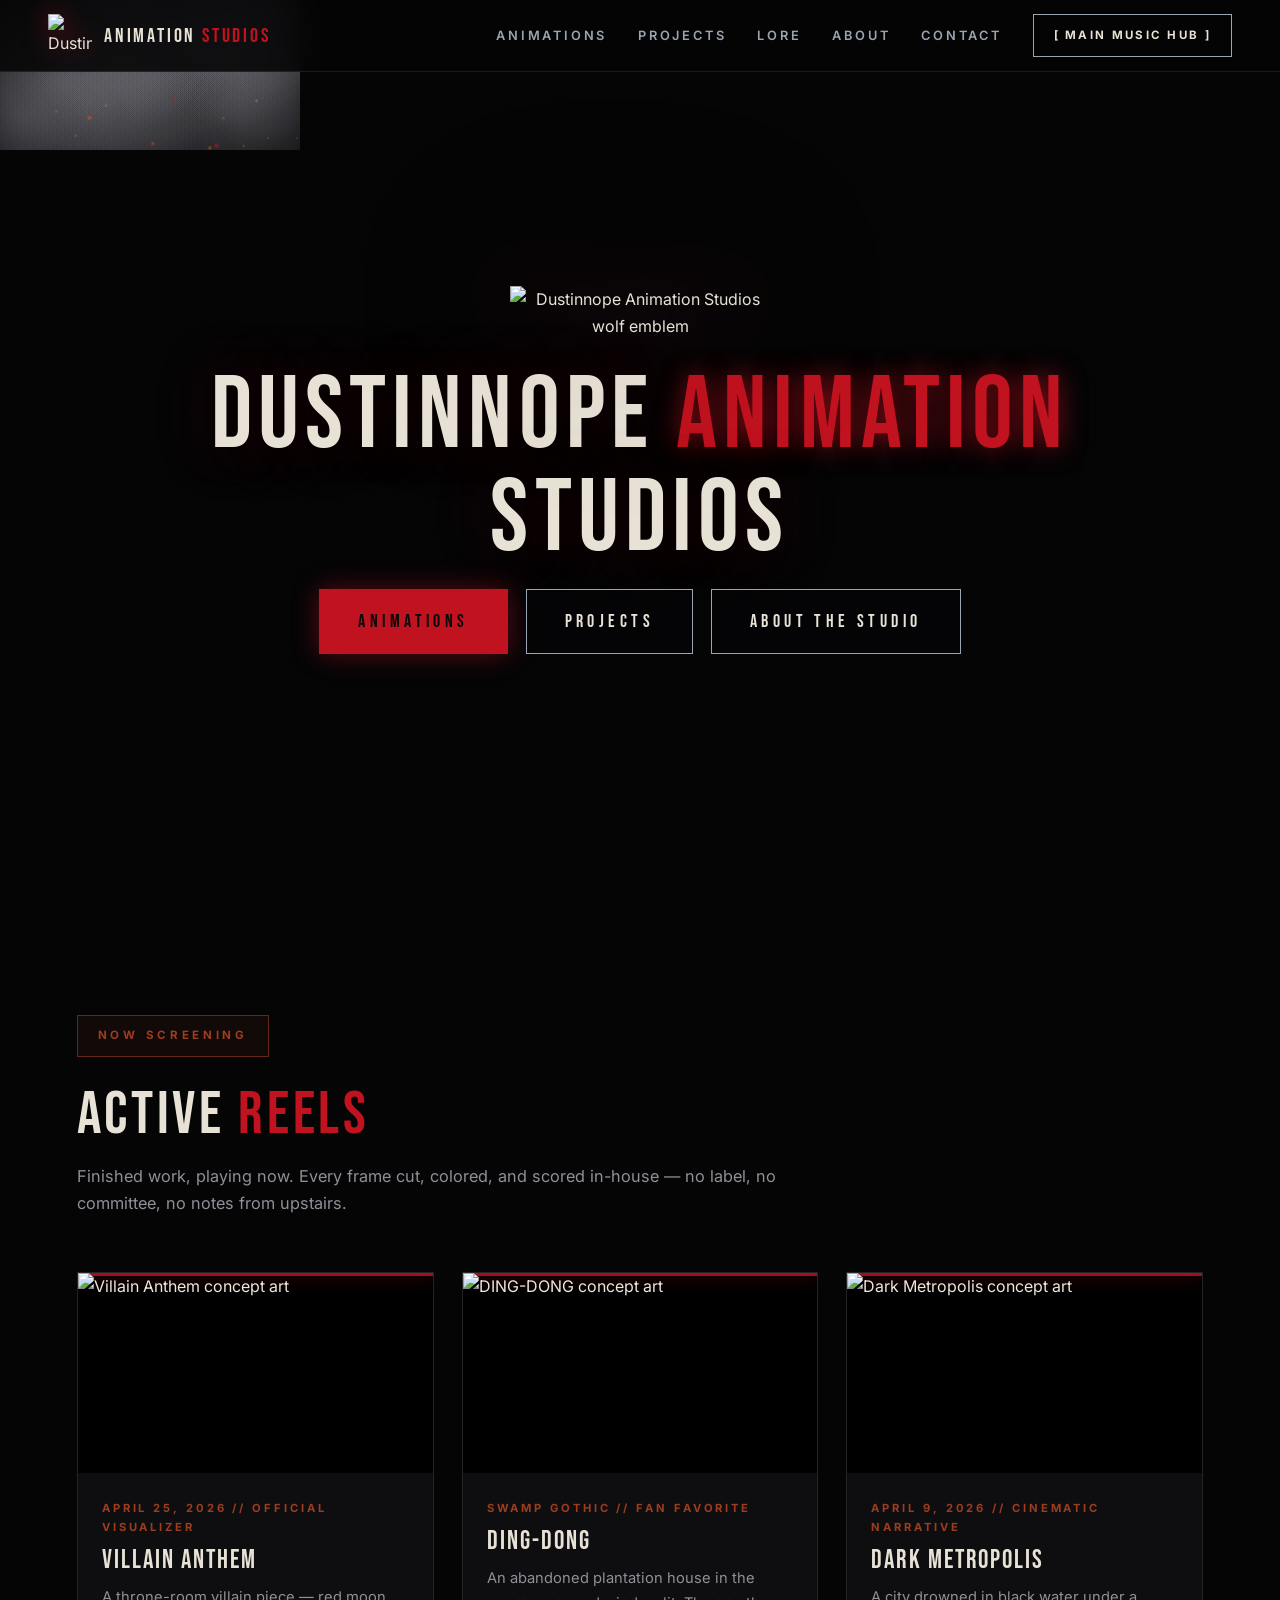
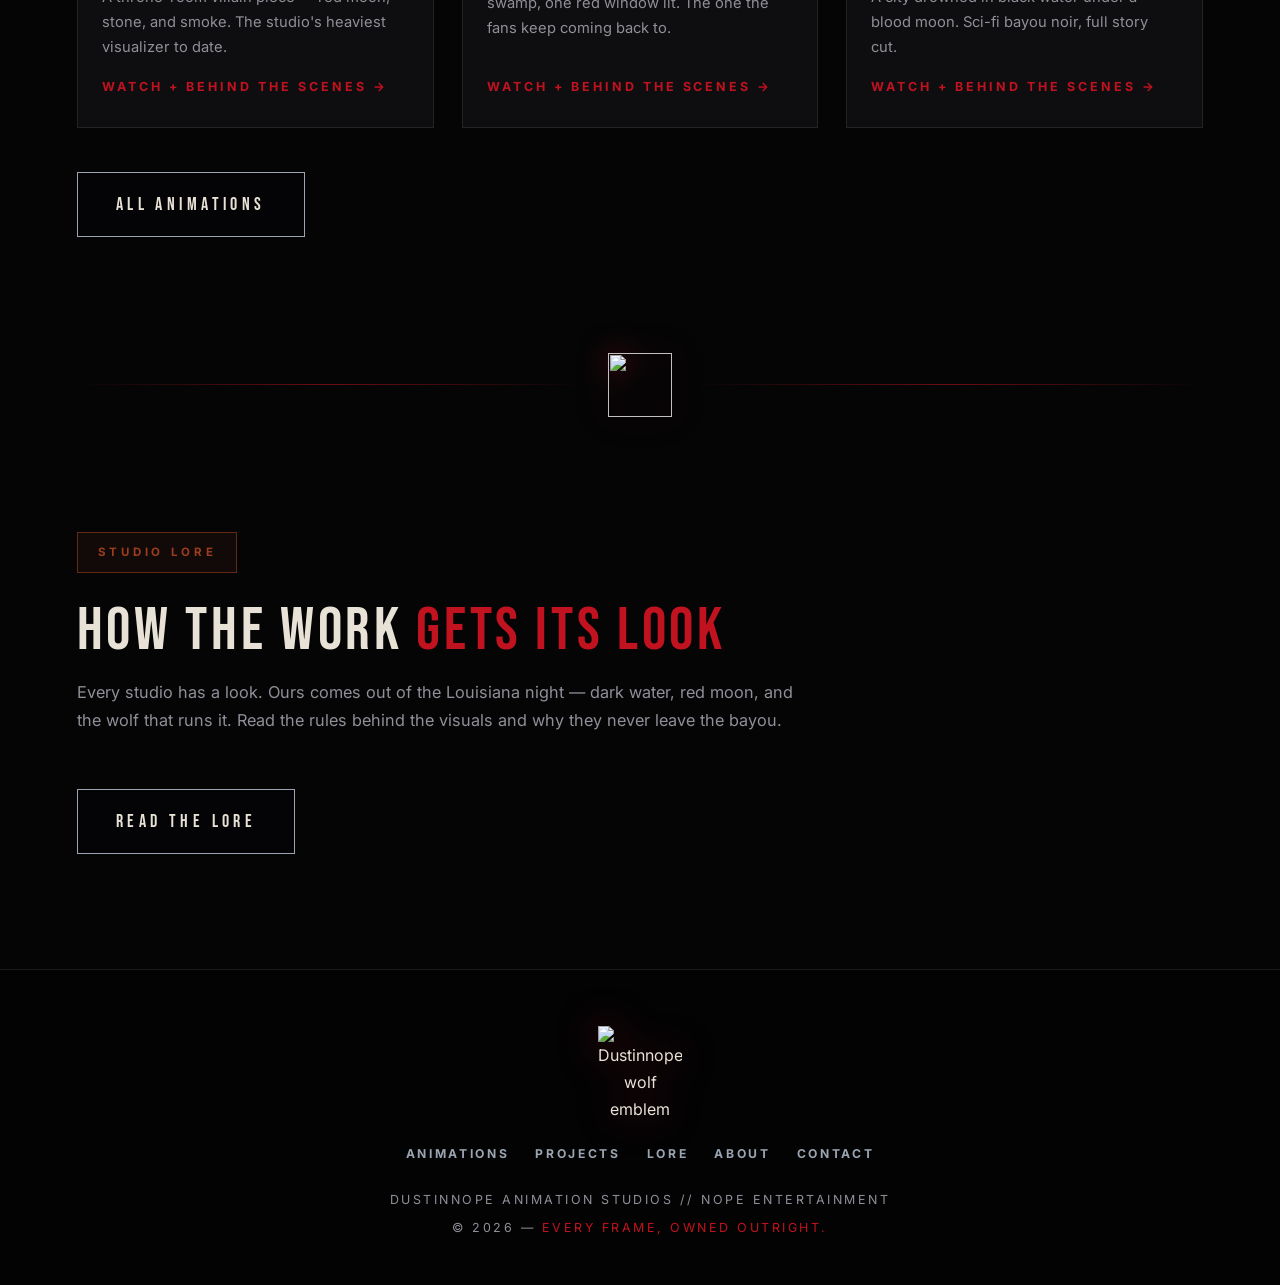
==== commit 8f1f6339: "Rebuild: Dustinnope Animation Studios trap-noir site" ====
--- a/index.html
+++ b/index.html
@@ -3,460 +3,107 @@
 <head>
 <meta charset="UTF-8">
 <meta name="viewport" content="width=device-width, initial-scale=1.0">
-<title>DUSTINNOPE ANIMATION STUDIOS — The Screening Vault</title>
-<meta name="description" content="Dustinnope Animation Studios — The Screening Vault. Independent animation, original music videos, and cinematic storytelling crafted without compromise.">
+<title>DUSTINNOPE ANIMATION STUDIOS</title>
+<meta name="description" content="Dustinnope Animation Studios. Independent animation, original music videos, and cinematic storytelling crafted without compromise.">
 <link rel="preconnect" href="https://fonts.googleapis.com">
 <link rel="preconnect" href="https://fonts.gstatic.com" crossorigin>
-<link href="https://fonts.googleapis.com/css2?family=Cinzel:wght@400;600;700;800;900&family=Space+Grotesk:wght@400;500;600;700&display=swap" rel="stylesheet">
-<style>
-/* ============ THE SCREENING VAULT — BRAND SYSTEM ============
-   PALETTE: pitch-black #020204, frosted glass rgba(12,12,18,0.8),
-   electric bayou cyan #00f0ff, spirit mist purple #9d00ff,
-   blood red #ff1a40. ZERO rounded corners. Sharp edges only.
-================================================================ */
-*{margin:0;padding:0;box-sizing:border-box;border-radius:0 !important;}
-:root{
-  --void:#020204;
-  --glass:rgba(12,12,18,0.8);
-  --cyan:#00f0ff;
-  --purple:#9d00ff;
-  --red:#ff1a40;
-  --line:rgba(255,255,255,0.08);
-  --txt:#e8e8ec;
-  --dim:#9a9aa5;
-}
-html{scroll-behavior:smooth;}
-body{
-  background:var(--void);
-  color:var(--txt);
-  font-family:'Space Grotesk',sans-serif;
-  overflow-x:hidden;
-}
-h1,h2,h3,.serif{font-family:'Cinzel',serif;}
-a{color:inherit;text-decoration:none;}
-section{scroll-margin-top:84px;position:relative;}
-::selection{background:var(--red);color:#000;}
-::-webkit-scrollbar{width:10px;background:#000;}
-::-webkit-scrollbar-thumb{background:linear-gradient(var(--red),var(--purple));}
-
-/* ambient grain + vignette */
-.vault-ambient{
-  position:fixed;inset:0;z-index:0;pointer-events:none;
-  background:
-    radial-gradient(ellipse 80% 50% at 20% 0%,rgba(157,0,255,.10),transparent 60%),
-    radial-gradient(ellipse 70% 45% at 85% 30%,rgba(255,26,64,.08),transparent 60%),
-    radial-gradient(ellipse 60% 40% at 50% 100%,rgba(0,240,255,.06),transparent 60%);
-}
-
-/* ================= HEADER ================= */
-header{
-  position:fixed;top:0;left:0;right:0;z-index:900;height:72px;
-  display:flex;align-items:center;justify-content:space-between;
-  padding:0 clamp(16px,4vw,48px);
-  background:var(--glass);backdrop-filter:blur(16px);-webkit-backdrop-filter:blur(16px);
-  border-bottom:1px solid var(--line);
-}
-.vault-brand{display:flex;align-items:center;gap:12px;}
-.vault-brand img{width:42px;height:42px;object-fit:contain;filter:drop-shadow(0 0 10px rgba(157,0,255,.8));}
-.vault-brand .brand-text{font-family:'Cinzel',serif;font-weight:800;letter-spacing:.16em;font-size:.95rem;color:#fff;}
-.vault-brand .brand-text .purp{color:var(--purple);text-shadow:0 0 14px var(--purple);}
-.hub-portal{
-  font-family:'Space Grotesk',sans-serif;font-weight:700;font-size:.78rem;letter-spacing:.22em;
-  padding:13px 26px;cursor:pointer;
-  background:rgba(157,0,255,.12);color:#fff;border:1px solid var(--purple);
-  box-shadow:0 0 18px rgba(157,0,255,.5),inset 0 0 14px rgba(157,0,255,.15);
-  transition:all .25s;white-space:nowrap;
-}
-.hub-portal:hover{
-  background:var(--purple);color:#000;
-  box-shadow:0 0 36px rgba(157,0,255,.9),inset 0 0 20px rgba(255,255,255,.2);
-  transform:translateY(-2px);
-}
-
-/* ================= HERO ================= */
-#hero{
-  min-height:100vh;display:flex;align-items:center;justify-content:center;text-align:center;
-  padding:140px 20px 90px;position:relative;z-index:1;
-}
-.hero-inner{position:relative;z-index:2;max-width:1040px;}
-.hero-wolf{width:min(40vmin,300px);margin:0 auto 30px;filter:drop-shadow(0 0 44px rgba(157,0,255,.55)) drop-shadow(0 0 90px rgba(0,240,255,.25));}
-.status-badge{
-  display:inline-block;font-size:.72rem;letter-spacing:.3em;font-weight:700;color:var(--cyan);
-  border:1px solid rgba(0,240,255,.45);padding:12px 24px;margin-bottom:30px;
-  text-shadow:0 0 10px rgba(0,240,255,.7);box-shadow:inset 0 0 20px rgba(0,240,255,.08),0 0 22px rgba(0,240,255,.25);
-  background:rgba(0,240,255,.04);
-}
-.hero-inner h1{
-  font-size:clamp(2.4rem,8.5vw,6rem);font-weight:900;line-height:1.08;color:#fff;
-  letter-spacing:.03em;margin-bottom:26px;
-  text-shadow:0 0 34px rgba(157,0,255,.5),0 4px 26px rgba(0,0,0,.9);
-}
-.hero-inner h1 .blood{color:var(--red);text-shadow:0 0 24px var(--red),0 0 80px rgba(255,26,64,.55);}
-.hero-inner h1 .mist{color:var(--purple);text-shadow:0 0 24px var(--purple),0 0 80px rgba(157,0,255,.55);}
-.hero-sub{
-  font-size:clamp(1rem,2.4vw,1.2rem);color:var(--dim);max-width:700px;margin:0 auto;line-height:1.75;
-}
-.hero-sub .neon-cyan{color:var(--cyan);text-shadow:0 0 10px rgba(0,240,255,.6);}
-
-/* ================= SECTION SCAFFOLD ================= */
-.section{padding:100px clamp(20px,6vw,90px);max-width:1300px;margin:0 auto;position:relative;z-index:1;}
-.badge{
-  display:inline-block;font-size:.72rem;letter-spacing:.3em;font-weight:700;color:var(--cyan);
-  border:1px solid rgba(0,240,255,.4);padding:10px 20px;margin-bottom:26px;
-  text-shadow:0 0 10px rgba(0,240,255,.6);box-shadow:inset 0 0 18px rgba(0,240,255,.06);
-}
-.badge.red{color:var(--red);border-color:rgba(255,26,64,.5);text-shadow:0 0 10px rgba(255,26,64,.7);}
-.badge.purple{color:var(--purple);border-color:rgba(157,0,255,.55);text-shadow:0 0 10px rgba(157,0,255,.8);}
-.section h2{
-  font-size:clamp(1.9rem,5vw,3.4rem);font-weight:800;color:#fff;letter-spacing:.05em;margin-bottom:18px;line-height:1.15;
-}
-.section h2 .blood{color:var(--red);text-shadow:0 0 20px rgba(255,26,64,.6);}
-.section h2 .mist{color:var(--purple);text-shadow:0 0 20px rgba(157,0,255,.6);}
-.section .lede{color:var(--dim);max-width:760px;line-height:1.8;font-size:1.02rem;margin-bottom:56px;}
-.reveal{opacity:0;transform:translateY(36px);transition:opacity .7s ease,transform .7s ease;}
-.reveal.in{opacity:1;transform:none;}
-
-/* ================= SCREENING DECK / VIDEO VAULT ================= */
-.vault-grid{display:grid;grid-template-columns:repeat(3,1fr);gap:26px;}
-.vault-card{
-  background:var(--glass);backdrop-filter:blur(16px);-webkit-backdrop-filter:blur(16px);
-  border:1px solid var(--line);overflow:hidden;transition:transform .3s,border-color .3s,box-shadow .3s;
-  display:flex;flex-direction:column;
-}
-.vault-card:nth-child(3n+1):hover{border-color:var(--cyan);box-shadow:0 0 30px rgba(0,240,255,.3);transform:translateY(-8px);}
-.vault-card:nth-child(3n+2):hover{border-color:var(--purple);box-shadow:0 0 30px rgba(157,0,255,.4);transform:translateY(-8px);}
-.vault-card:nth-child(3n):hover{border-color:var(--red);box-shadow:0 0 30px rgba(255,26,64,.4);transform:translateY(-8px);}
-.vault-frame{position:relative;aspect-ratio:16/9;background:#000;}
-.vault-frame iframe{position:absolute;inset:0;width:100%;height:100%;border:0;}
-.vault-body{padding:24px 24px 28px;display:flex;flex-direction:column;gap:12px;flex:1;}
-.vault-title{font-family:'Cinzel',serif;font-weight:800;font-size:1.15rem;letter-spacing:.08em;color:#fff;}
-.vault-genre{font-size:.82rem;color:var(--dim);letter-spacing:.06em;}
-.vault-status{
-  align-self:flex-start;font-size:.68rem;letter-spacing:.26em;font-weight:700;
-  padding:8px 14px;border:1px solid;
-}
-.status-active{color:var(--cyan);border-color:rgba(0,240,255,.5);text-shadow:0 0 8px rgba(0,240,255,.6);background:rgba(0,240,255,.05);}
-.status-acoustic{color:var(--purple);border-color:rgba(157,0,255,.55);text-shadow:0 0 8px rgba(157,0,255,.7);background:rgba(157,0,255,.06);}
-.status-session{color:#fff;border-color:rgba(255,255,255,.35);background:rgba(255,255,255,.04);}
-.status-cine{color:var(--red);border-color:rgba(255,26,64,.5);text-shadow:0 0 8px rgba(255,26,64,.6);background:rgba(255,26,64,.05);}
-
-/* ================= PIPELINE DOSSIERS ================= */
-.dossier-grid{display:grid;grid-template-columns:1fr 1fr;gap:26px;}
-.dossier{
-  background:var(--glass);backdrop-filter:blur(16px);-webkit-backdrop-filter:blur(16px);
-  border:1px solid var(--line);padding:34px 32px 36px;position:relative;overflow:hidden;
-  transition:border-color .3s,box-shadow .3s,transform .3s;
-}
-.dossier::before{
-  content:"";position:absolute;top:0;left:0;right:0;height:3px;
-  background:linear-gradient(90deg,var(--red),var(--purple),var(--cyan));
-  opacity:.9;
-}
-.dossier .proj-num{font-size:.72rem;letter-spacing:.34em;color:var(--dim);margin-bottom:14px;}
-.dossier h3{font-size:clamp(1.3rem,2.6vw,1.8rem);font-weight:800;letter-spacing:.04em;color:#fff;margin-bottom:8px;line-height:1.25;}
-.dossier .genre-tag{font-size:.85rem;color:var(--dim);margin-bottom:18px;letter-spacing:.06em;}
-.dossier .tag{
-  display:inline-block;font-size:.68rem;letter-spacing:.26em;font-weight:700;padding:8px 14px;margin-bottom:26px;border:1px solid;
-}
-.tag-locked{color:var(--red);border-color:rgba(255,26,64,.55);text-shadow:0 0 8px rgba(255,26,64,.7);background:rgba(255,26,64,.06);}
-.tag-active{color:var(--purple);border-color:rgba(157,0,255,.6);text-shadow:0 0 8px rgba(157,0,255,.8);background:rgba(157,0,255,.07);}
-.meter-row{display:flex;justify-content:space-between;align-items:baseline;margin-bottom:10px;}
-.meter-label{font-size:.72rem;letter-spacing:.28em;color:var(--dim);}
-.meter-pct{font-family:'Cinzel',serif;font-weight:800;font-size:1.05rem;color:#fff;}
-.meter{height:10px;background:rgba(255,255,255,.06);border:1px solid var(--line);position:relative;overflow:hidden;margin-bottom:30px;}
-.meter .fill{
-  height:100%;width:0;
-  background:linear-gradient(90deg,var(--red),var(--purple),var(--cyan));
-  box-shadow:0 0 18px rgba(157,0,255,.7);
-  transition:width 1.6s cubic-bezier(.2,.8,.2,1);
-}
-.notify-btn{
-  font-family:'Space Grotesk',sans-serif;font-weight:700;font-size:.8rem;letter-spacing:.24em;
-  padding:15px 30px;cursor:pointer;display:inline-block;
-  background:transparent;color:var(--cyan);border:1px solid var(--cyan);
-  box-shadow:0 0 16px rgba(0,240,255,.25);transition:all .25s;
-}
-.notify-btn:hover{background:var(--cyan);color:#000;box-shadow:0 0 34px rgba(0,240,255,.7);transform:translateY(-2px);}
-
-/* glitch hover on dossier titles */
-.dossier h3{position:relative;display:inline-block;}
-.dossier:hover{transform:translateY(-6px);border-color:rgba(157,0,255,.5);box-shadow:0 0 34px rgba(157,0,255,.3);}
-.dossier:hover h3::before,.dossier:hover h3::after{
-  content:attr(data-text);position:absolute;left:0;top:0;width:100%;overflow:hidden;
-}
-.dossier:hover h3::before{color:var(--cyan);transform:translate(-2px,-1px);clip-path:inset(0 0 55% 0);text-shadow:-2px 0 var(--cyan);}
-.dossier:hover h3::after{color:var(--red);transform:translate(2px,1px);clip-path:inset(55% 0 0 0);text-shadow:2px 0 var(--red);}
-@keyframes dossierFlicker{0%,100%{opacity:1;}92%{opacity:1;}93%{opacity:.4;}94%{opacity:1;}96%{opacity:.6;}97%{opacity:1;}}
-.dossier:hover{animation:dossierFlicker 2.4s infinite;}
-
-/* ================= FOOTER ================= */
-footer{border-top:1px solid var(--line);padding:46px 20px;text-align:center;position:relative;z-index:1;}
-footer p{color:var(--dim);font-size:.82rem;letter-spacing:.22em;line-height:2.2;}
-footer .flick{color:var(--purple);text-shadow:0 0 10px rgba(157,0,255,.7);}
-
-/* ================= NOTIFY MODAL ================= */
-.veil{
-  position:fixed;inset:0;z-index:2000;background:rgba(2,2,4,.85);
-  backdrop-filter:blur(8px);-webkit-backdrop-filter:blur(8px);
-  display:none;align-items:center;justify-content:center;padding:20px;
-}
-.veil.open{display:flex;}
-.modal{
-  background:var(--glass);border:1px solid rgba(157,0,255,.5);max-width:460px;width:100%;
-  padding:40px 36px;position:relative;box-shadow:0 0 60px rgba(157,0,255,.35);
-}
-.modal h3{font-size:1.4rem;font-weight:800;letter-spacing:.06em;margin-bottom:10px;color:#fff;}
-.modal .m-title{font-family:'Cinzel',serif;font-size:.9rem;color:var(--purple);letter-spacing:.14em;margin-bottom:18px;text-shadow:0 0 10px rgba(157,0,255,.7);}
-.modal p{color:var(--dim);font-size:.9rem;line-height:1.7;margin-bottom:22px;}
-.modal-close{
-  position:absolute;top:12px;right:14px;background:none;border:none;color:var(--dim);
-  font-size:1.4rem;cursor:pointer;line-height:1;
-}
-.modal-close:hover{color:var(--red);}
-#notifyFormEl{display:flex;flex-direction:column;gap:14px;}
-#notifyFormEl input[type=email]{
-  background:rgba(255,255,255,.05);border:1px solid var(--line);color:#fff;
-  font-family:'Space Grotesk',sans-serif;font-size:.95rem;padding:14px 16px;outline:none;
-}
-#notifyFormEl input[type=email]:focus{border-color:var(--purple);box-shadow:0 0 16px rgba(157,0,255,.4);}
-#notifyFormEl button{
-  font-family:'Space Grotesk',sans-serif;font-weight:700;font-size:.8rem;letter-spacing:.24em;
-  padding:15px;cursor:pointer;background:var(--purple);color:#fff;border:1px solid var(--purple);
-  box-shadow:0 0 24px rgba(157,0,255,.55);transition:all .25s;
-}
-#notifyFormEl button:hover{background:#b333ff;box-shadow:0 0 40px rgba(157,0,255,.85);}
-.notify-confirm{display:none;text-align:center;padding:14px 0;}
-.notify-confirm .check{font-size:2.6rem;color:var(--cyan);text-shadow:0 0 24px rgba(0,240,255,.8);margin-bottom:14px;}
-.notify-confirm h4{font-family:'Cinzel',serif;font-size:1.1rem;letter-spacing:.1em;color:#fff;margin-bottom:10px;}
-.notify-confirm p{color:var(--dim);font-size:.88rem;}
-
-/* ================= RESPONSIVE ================= */
-@media(max-width:960px){
-  .vault-grid{grid-template-columns:1fr;max-width:620px;margin:0 auto;}
-  .dossier-grid{grid-template-columns:1fr;max-width:620px;margin:0 auto;}
-}
-@media(max-width:640px){
-  .vault-brand .brand-text{display:none;}
-  .hub-portal{font-size:.66rem;padding:11px 16px;letter-spacing:.14em;}
-  .section{padding:76px 20px;}
-  .dossier{padding:28px 24px 30px;}
-  .modal{padding:32px 26px;}
-}
-@media(prefers-reduced-motion:reduce){
-  .reveal{opacity:1;transform:none;}
-  .meter .fill{transition:none;}
-  .dossier:hover{animation:none;}
-}
-</style>
+<link href="https://fonts.googleapis.com/css2?family=Bebas+Neue&family=Inter:wght@400;500;600;700&display=swap" rel="stylesheet">
+<link rel="stylesheet" href="style.css">
 </head>
 <body>
 
-<div class="vault-ambient"></div>
-
 <header>
-  <a class="vault-brand" href="#hero">
-    <img src="wolf-emblem.webp" alt="Dustinnope wolf emblem">
-    <span class="brand-text">ANIMATION <span class="purp">STUDIOS</span></span>
+  <a class="brand" href="index.html">
+    <img src="assets/wolf-emblem.webp" alt="Dustinnope wolf emblem">
+    <span class="brand-text">ANIMATION <span class="red">STUDIOS</span></span>
   </a>
-  <a class="hub-portal" href="https://dustinnope.com">[ &#11144; MAIN MUSIC HUB ]</a>
+  <button class="nav-toggle" id="navToggle" aria-label="Menu">&#9776;</button>
+  <nav class="main-nav" id="mainNav">
+    <a class="nav-link" href="animations.html">ANIMATIONS</a>
+    <a class="nav-link" href="projects.html">PROJECTS</a>
+    <a class="nav-link" href="lore.html">LORE</a>
+    <a class="nav-link" href="about.html">ABOUT</a>
+    <a class="nav-link" href="contact.html">CONTACT</a>
+    <a class="hub-btn" href="https://dustinnope.com">[ MAIN MUSIC HUB ]</a>
+  </nav>
 </header>
 
-<!-- ================= STUDIO HERO ================= -->
+<!-- ================= HERO ================= -->
 <section id="hero">
+  <div class="hero-bg"></div>
+  <canvas id="fog-canvas"></canvas>
   <div class="hero-inner">
-    <img class="hero-wolf" src="wolf-emblem.webp" alt="Dustinnope snarling wolf emblem">
-    <div class="status-badge">[ PRODUCTION VAULT // LEVEL 01 ]</div>
-    <h1>BORN IN THE <span class="blood">BAYOU</span>.<br>FORGED IN THE <span class="mist">VOID</span>.</h1>
-    <p class="hero-sub">Independent animation, original music videos, and cinematic storytelling crafted without compromise. Explore active studio reels, recent drops, and ongoing projects straight out of the <span class="neon-cyan">vault</span>.</p>
+    <img class="hero-emblem" src="assets/wolf-emblem.webp" alt="Dustinnope Animation Studios wolf emblem">
+    <h1>DUSTINNOPE <span class="red">ANIMATION</span> STUDIOS</h1>
+    <div class="hero-btns">
+      <a class="btn btn-red" href="animations.html">ANIMATIONS</a>
+      <a class="btn btn-ghost" href="projects.html">PROJECTS</a>
+      <a class="btn btn-ghost" href="about.html">ABOUT THE STUDIO</a>
+    </div>
   </div>
 </section>
 
-<!-- ================= SCREENING DECK / VIDEO VAULT ================= -->
-<section class="section" id="screening-deck">
-  <div class="badge reveal">THE SCREENING DECK</div>
-  <h2 class="reveal">THE VIDEO <span class="mist">VAULT</span></h2>
-  <p class="lede reveal">Music videos, studio sessions, and fan favorites — screening around the clock in the vault. Pull up a seat. No intermission.</p>
-
-  <div class="vault-grid">
-    <article class="vault-card reveal">
-      <div class="vault-frame">
-        <iframe src="https://www.youtube-nocookie.com/embed/Cl0FcF6U81I" title="April 25, 2026 — Disney / Villain Anthem" loading="lazy" allow="accelerometer; autoplay; clipboard-write; encrypted-media; gyroscope; picture-in-picture" allowfullscreen></iframe>
-      </div>
-      <div class="vault-body">
-        <h3 class="vault-title">APRIL 25, 2026</h3>
-        <p class="vault-genre">Disney / Villain Anthem</p>
-        <span class="vault-status status-active">OFFICIAL VISUALIZER // ACTIVE</span>
+<!-- ================= ACTIVE REELS ================= -->
+<section class="section" id="reels">
+  <span class="kicker reveal">NOW SCREENING</span>
+  <h2 class="reveal">ACTIVE <span class="red">REELS</span></h2>
+  <p class="lede reveal">Finished work, playing now. Every frame cut, colored, and scored in-house — no label, no committee, no notes from upstairs.</p>
+  <div class="card-grid">
+    <article class="card reveal">
+      <div class="card-thumb"><img src="assets/concept-villain-anthem.webp" alt="Villain Anthem concept art" loading="lazy"></div>
+      <div class="card-body">
+        <p class="card-meta">APRIL 25, 2026 // OFFICIAL VISUALIZER</p>
+        <h3 class="card-title">VILLAIN ANTHEM</h3>
+        <p class="card-desc">A throne-room villain piece — red moon, stone, and smoke. The studio's heaviest visualizer to date.</p>
+        <a class="card-link" href="project/villain-anthem.html">WATCH + BEHIND THE SCENES &#8594;</a>
       </div>
     </article>
-
-    <article class="vault-card reveal">
-      <div class="vault-frame">
-        <iframe src="https://www.youtube-nocookie.com/embed/3WyPbMMaLoY" title="April 27, 2026 — H-A-N-A-H" loading="lazy" allow="accelerometer; autoplay; clipboard-write; encrypted-media; gyroscope; picture-in-picture" allowfullscreen></iframe>
-      </div>
-      <div class="vault-body">
-        <h3 class="vault-title">APRIL 27, 2026</h3>
-        <p class="vault-genre">H-A-N-A-H</p>
-        <span class="vault-status status-acoustic">ACOUSTIC / DEDICATED RELEASE</span>
+    <article class="card reveal">
+      <div class="card-thumb"><img src="assets/concept-ding-dong.webp" alt="DING-DONG concept art" loading="lazy"></div>
+      <div class="card-body">
+        <p class="card-meta">SWAMP GOTHIC // FAN FAVORITE</p>
+        <h3 class="card-title">DING-DONG</h3>
+        <p class="card-desc">An abandoned plantation house in the swamp, one red window lit. The one the fans keep coming back to.</p>
+        <a class="card-link" href="project/ding-dong.html">WATCH + BEHIND THE SCENES &#8594;</a>
       </div>
     </article>
-
-    <article class="vault-card reveal">
-      <div class="vault-frame">
-        <iframe src="https://www.youtube-nocookie.com/embed/xEIRMMd9skk" title="April 26, 2026 — Gun Flow / Fast Flow" loading="lazy" allow="accelerometer; autoplay; clipboard-write; encrypted-media; gyroscope; picture-in-picture" allowfullscreen></iframe>
-      </div>
-      <div class="vault-body">
-        <h3 class="vault-title">APRIL 26, 2026</h3>
-        <p class="vault-genre">Gun Flow / Fast Flow</p>
-        <span class="vault-status status-session">STUDIO SESSION</span>
-      </div>
-    </article>
-
-    <article class="vault-card reveal">
-      <div class="vault-frame">
-        <iframe src="https://www.youtube-nocookie.com/embed/TrBpocgvX4s" title="April 9, 2026 — Dark Metropolis / Batman Saga" loading="lazy" allow="accelerometer; autoplay; clipboard-write; encrypted-media; gyroscope; picture-in-picture" allowfullscreen></iframe>
-      </div>
-      <div class="vault-body">
-        <h3 class="vault-title">APRIL 9, 2026</h3>
-        <p class="vault-genre">Dark Metropolis / Batman Saga</p>
-        <span class="vault-status status-cine">CINEMATIC NARRATIVE</span>
-      </div>
-    </article>
-
-    <article class="vault-card reveal">
-      <div class="vault-frame">
-        <iframe src="https://www.youtube-nocookie.com/embed/f8bQqlqthDg" title="DING-DONG — Swamp Gothic" loading="lazy" allow="accelerometer; autoplay; clipboard-write; encrypted-media; gyroscope; picture-in-picture" allowfullscreen></iframe>
-      </div>
-      <div class="vault-body">
-        <h3 class="vault-title">DING-DONG</h3>
-        <p class="vault-genre">Swamp Gothic</p>
-        <span class="vault-status status-cine">FAN FAVORITE // HEAVY ROTATION</span>
-      </div>
-    </article>
-
-    <article class="vault-card reveal" style="display:flex;align-items:center;justify-content:center;text-align:center;padding:60px 30px;">
-      <div>
-        <h3 class="vault-title" style="font-size:1.5rem;margin-bottom:14px;">MORE IN THE <span style="color:#9d00ff;">PIPE</span></h3>
-        <p class="vault-genre" style="margin-bottom:24px;line-height:1.7;">New drops hit the vault the second they leave the edit bay.</p>
-        <button class="notify-btn" data-project="the Vault — upcoming drops">NOTIFY ON DROP</button>
+    <article class="card reveal">
+      <div class="card-thumb"><img src="assets/concept-dark-metropolis.webp" alt="Dark Metropolis concept art" loading="lazy"></div>
+      <div class="card-body">
+        <p class="card-meta">APRIL 9, 2026 // CINEMATIC NARRATIVE</p>
+        <h3 class="card-title">DARK METROPOLIS</h3>
+        <p class="card-desc">A city drowned in black water under a blood moon. Sci-fi bayou noir, full story cut.</p>
+        <a class="card-link" href="project/dark-metropolis.html">WATCH + BEHIND THE SCENES &#8594;</a>
       </div>
     </article>
   </div>
-</section>
-
-<!-- ================= IN-PRODUCTION PIPELINE ================= -->
-<section class="section" id="pipeline">
-  <div class="badge red reveal">CLASSIFIED // IN-PRODUCTION</div>
-  <h2 class="reveal">PIPELINE <span class="blood">DOSSIERS</span></h2>
-  <p class="lede reveal">Straight from the edit bay floor. These are the projects cooking right now — when they drop, they drop hard.</p>
-
-  <div class="dossier-grid">
-    <article class="dossier reveal">
-      <p class="proj-num">PROJECT // 01</p>
-      <h3 data-text="Beg For It To Stop">Beg For It To Stop</h3>
-      <p class="genre-tag">Claymation-style horror</p>
-      <span class="tag tag-locked">STORYBOARD LOCKED</span>
-      <div class="meter-row">
-        <span class="meter-label">PIPELINE</span>
-        <span class="meter-pct">78% COMPLETE</span>
-      </div>
-      <div class="meter"><div class="fill" data-fill="78"></div></div>
-      <button class="notify-btn" data-project="Beg For It To Stop">NOTIFY ON DROP</button>
-    </article>
-
-    <article class="dossier reveal">
-      <p class="proj-num">PROJECT // 02</p>
-      <h3 data-text="In the Name of the Zone">In the Name of the Zone</h3>
-      <p class="genre-tag">Sci-Fi Bayou Noir</p>
-      <span class="tag tag-active">SEQUENCING ACTIVE</span>
-      <div class="meter-row">
-        <span class="meter-label">PIPELINE</span>
-        <span class="meter-pct">62% COMPLETE</span>
-      </div>
-      <div class="meter"><div class="fill" data-fill="62"></div></div>
-      <button class="notify-btn" data-project="In the Name of the Zone">NOTIFY ON DROP</button>
-    </article>
+  <div style="margin-top:44px;" class="reveal">
+    <a class="btn btn-ghost" href="animations.html">ALL ANIMATIONS</a>
   </div>
 </section>
 
+<div class="wolf-divider"><img src="assets/wolf-emblem.webp" alt=""></div>
+
+<!-- ================= STUDIO LORE ================= -->
+<section class="section" id="lore-tease">
+  <span class="kicker reveal">STUDIO LORE</span>
+  <h2 class="reveal">HOW THE WORK <span class="red">GETS ITS LOOK</span></h2>
+  <p class="lede reveal">Every studio has a look. Ours comes out of the Louisiana night — dark water, red moon, and the wolf that runs it. Read the rules behind the visuals and why they never leave the bayou.</p>
+  <div class="reveal"><a class="btn btn-ghost" href="lore.html">READ THE LORE</a></div>
+</section>
+
 <footer>
-  <p>DUSTINNOPE ANIMATION STUDIOS<br><span class="flick">THE SCREENING VAULT</span> // NOPE ENTERTAINMENT<br>© 2026 — EVERY FRAME, OWNED OUTRIGHT.</p>
+  <img class="foot-emblem" src="assets/wolf-emblem.webp" alt="Dustinnope wolf emblem">
+  <nav class="foot-nav">
+    <a href="animations.html">ANIMATIONS</a>
+    <a href="projects.html">PROJECTS</a>
+    <a href="lore.html">LORE</a>
+    <a href="about.html">ABOUT</a>
+    <a href="contact.html">CONTACT</a>
+  </nav>
+  <p>DUSTINNOPE ANIMATION STUDIOS // NOPE ENTERTAINMENT<br>&copy; <span class="js-year">2026</span> — <span class="red">EVERY FRAME, OWNED OUTRIGHT.</span></p>
 </footer>
 
-<!-- ================= NOTIFY MODAL ================= -->
-<div class="veil" id="notifyVeil" role="dialog" aria-modal="true" aria-labelledby="modalTitle">
-  <div class="modal">
-    <button class="modal-close" id="modalClose" aria-label="Close">&times;</button>
-    <div id="notifyForm">
-      <h3 id="modalTitle">VAULT NOTIFY</h3>
-      <p class="m-title" id="notifyProject">UPCOMING DROPS</p>
-      <p>Get word the second this project drops. One email. No spam, no noise — just the release.</p>
-      <form id="notifyFormEl">
-        <input type="email" id="notifyEmail" name="email" placeholder="your@email.com" required>
-        <button type="submit">LOCK ME IN</button>
-      </form>
-    </div>
-    <div class="notify-confirm" id="notifyConfirm">
-      <div class="check">&#10003;</div>
-      <h4>YOU'RE ON THE LIST</h4>
-      <p>You're locked in. The vault will hit your inbox the moment it drops.</p>
-    </div>
-  </div>
-</div>
-
-<script>
-/* ---------- SCROLL REVEAL ---------- */
-(function(){
-  var els = document.querySelectorAll('.reveal');
-  var io = new IntersectionObserver(function(entries){
-    entries.forEach(function(e){
-      if(e.isIntersecting){ e.target.classList.add('in'); io.unobserve(e.target); }
-    });
-  },{threshold:.12});
-  els.forEach(function(e){ io.observe(e); });
-})();
-
-/* ---------- PROGRESS METER FILL ---------- */
-(function(){
-  var fills = document.querySelectorAll('.meter .fill');
-  var io = new IntersectionObserver(function(entries){
-    entries.forEach(function(e){
-      if(e.isIntersecting){
-        e.target.style.width = e.target.getAttribute('data-fill') + '%';
-        io.unobserve(e.target);
-      }
-    });
-  },{threshold:.4});
-  fills.forEach(function(f){ io.observe(f); });
-})();
-
-/* ---------- NOTIFY MODAL ---------- */
-(function(){
-  var veil = document.getElementById('notifyVeil');
-  var form = document.getElementById('notifyForm');
-  var confirm = document.getElementById('notifyConfirm');
-  var project = document.getElementById('notifyProject');
-  document.querySelectorAll('.notify-btn').forEach(function(btn){
-    btn.addEventListener('click', function(){
-      project.textContent = (btn.getAttribute('data-project') || 'UPCOMING DROPS').toUpperCase();
-      form.style.display = 'block'; confirm.style.display = 'none';
-      veil.classList.add('open');
-    });
-  });
-  document.getElementById('modalClose').addEventListener('click', function(){
-    veil.classList.remove('open');
-  });
-  veil.addEventListener('click', function(e){
-    if(e.target === veil){ veil.classList.remove('open'); }
-  });
-  document.addEventListener('keydown', function(e){
-    if(e.key === 'Escape'){ veil.classList.remove('open'); }
-  });
-  document.getElementById('notifyFormEl').addEventListener('submit', function(e){
-    e.preventDefault();
-    form.style.display = 'none';
-    confirm.style.display = 'block';
-  });
-})();
-</script>
+<script src="script.js"></script>
 </body>
 </html>
--- a/style.css
+++ b/style.css
@@ -0,0 +1,235 @@
+/* ============ DUSTINNOPE ANIMATION STUDIOS — TRAP-NOIR SYSTEM ============
+   PALETTE: black #050506, charcoal #0e0e10, gunmetal #1a1d22,
+   blood-red #c1121f, rust #9c3d1e, steel #9aa5b1, bone #e8e2d6.
+   NO purple. NO pink. NO pastel. NO rounded cartoon shapes.
+================================================================ */
+*{margin:0;padding:0;box-sizing:border-box;border-radius:0 !important;}
+:root{
+  --void:#050506;
+  --charcoal:#0e0e10;
+  --gunmetal:#1a1d22;
+  --blood:#c1121f;
+  --blood-dim:rgba(193,18,31,.55);
+  --rust:#9c3d1e;
+  --steel:#9aa5b1;
+  --bone:#e8e2d6;
+  --dim:#8f8f98;
+  --line:rgba(154,165,177,.14);
+}
+html{scroll-behavior:smooth;}
+body{
+  background:var(--void);
+  color:var(--bone);
+  font-family:'Inter',system-ui,-apple-system,'Segoe UI',sans-serif;
+  overflow-x:hidden;
+  line-height:1.7;
+}
+h1,h2,h3,.condensed{font-family:'Bebas Neue','Oswald',Impact,sans-serif;font-weight:400;letter-spacing:.06em;}
+a{color:inherit;text-decoration:none;}
+img{max-width:100%;display:block;}
+::selection{background:var(--blood);color:#000;}
+::-webkit-scrollbar{width:10px;background:#000;}
+::-webkit-scrollbar-thumb{background:linear-gradient(var(--blood),var(--rust));}
+
+/* ---------- HEADER ---------- */
+header{
+  position:fixed;top:0;left:0;right:0;z-index:900;height:72px;
+  display:flex;align-items:center;justify-content:space-between;
+  padding:0 clamp(16px,4vw,48px);
+  background:rgba(5,5,6,.88);backdrop-filter:blur(14px);-webkit-backdrop-filter:blur(14px);
+  border-bottom:1px solid var(--line);
+}
+.brand{display:flex;align-items:center;gap:12px;}
+.brand img{width:44px;height:44px;object-fit:contain;filter:drop-shadow(0 0 12px rgba(193,18,31,.6));}
+.brand .brand-text{font-family:'Bebas Neue',Impact,sans-serif;font-size:1.25rem;letter-spacing:.14em;color:var(--bone);}
+.brand .brand-text .red{color:var(--blood);}
+nav.main-nav{display:flex;align-items:center;gap:clamp(14px,2.4vw,34px);}
+nav.main-nav a.nav-link{
+  font-size:.8rem;font-weight:600;letter-spacing:.22em;color:var(--steel);
+  transition:color .2s;white-space:nowrap;
+}
+nav.main-nav a.nav-link:hover,nav.main-nav a.nav-link.active{color:var(--blood);}
+.hub-btn{
+  font-size:.72rem;font-weight:700;letter-spacing:.2em;color:var(--bone);
+  border:1px solid var(--steel);padding:11px 20px;white-space:nowrap;transition:all .25s;
+}
+.hub-btn:hover{border-color:var(--blood);color:var(--blood);box-shadow:0 0 18px rgba(193,18,31,.4);}
+.nav-toggle{display:none;background:none;border:1px solid var(--steel);color:var(--bone);
+  font-size:1.3rem;padding:8px 12px;cursor:pointer;line-height:1;}
+
+/* ---------- HERO ---------- */
+#hero{
+  min-height:100vh;min-height:100svh;position:relative;
+  display:flex;align-items:center;justify-content:center;text-align:center;
+  padding:120px 20px 80px;overflow:hidden;
+}
+.hero-bg{
+  position:absolute;inset:0;background:url('assets/hero-bg.webp') center/cover no-repeat;
+  z-index:0;
+}
+.hero-bg::after{
+  content:"";position:absolute;inset:0;
+  background:linear-gradient(180deg,rgba(5,5,6,.55) 0%,rgba(5,5,6,.35) 45%,rgba(5,5,6,.92) 100%);
+}
+#fog-canvas{position:absolute;inset:0;z-index:1;pointer-events:none;}
+.hero-inner{position:relative;z-index:2;max-width:980px;}
+.hero-emblem{width:min(38vmin,260px);margin:0 auto 26px;
+  filter:drop-shadow(0 0 40px rgba(193,18,31,.55)) drop-shadow(0 0 90px rgba(0,0,0,.9));}
+.hero-inner h1{
+  font-size:clamp(2.8rem,9vw,6.4rem);line-height:1;color:var(--bone);
+  text-shadow:0 4px 30px rgba(0,0,0,.95),0 0 60px rgba(193,18,31,.25);
+  margin-bottom:18px;
+}
+.hero-inner h1 .red{color:var(--blood);text-shadow:0 0 26px rgba(193,18,31,.7),0 4px 26px rgba(0,0,0,.9);}
+.tagline{
+  font-family:'Bebas Neue',Impact,sans-serif;font-size:clamp(1.15rem,3.4vw,1.7rem);
+  letter-spacing:.28em;color:var(--steel);margin-bottom:44px;
+  text-shadow:0 2px 14px rgba(0,0,0,.9);
+}
+.hero-btns{display:flex;gap:18px;justify-content:center;flex-wrap:wrap;}
+
+/* ---------- BUTTONS ---------- */
+.btn{
+  display:inline-block;font-family:'Bebas Neue',Impact,sans-serif;font-size:1.15rem;letter-spacing:.24em;
+  padding:16px 38px;cursor:pointer;transition:all .25s;border:1px solid transparent;
+}
+.btn-red{background:var(--blood);color:#0a0a0a;border-color:var(--blood);
+  box-shadow:0 0 26px rgba(193,18,31,.45);}
+.btn-red:hover{background:#e01424;box-shadow:0 0 44px rgba(193,18,31,.8);transform:translateY(-2px);}
+.btn-ghost{background:rgba(5,5,6,.5);color:var(--bone);border-color:var(--steel);}
+.btn-ghost:hover{border-color:var(--blood);color:var(--blood);box-shadow:0 0 22px rgba(193,18,31,.35);transform:translateY(-2px);}
+
+/* ---------- SECTION SCAFFOLD ---------- */
+.section{padding:clamp(70px,9vw,120px) clamp(20px,6vw,90px);max-width:1300px;margin:0 auto;position:relative;}
+.kicker{
+  display:inline-block;font-size:.72rem;letter-spacing:.32em;font-weight:700;color:var(--rust);
+  border:1px solid rgba(156,61,30,.6);padding:10px 20px;margin-bottom:26px;background:rgba(156,61,30,.08);
+}
+.section h2{font-size:clamp(2.2rem,5.6vw,3.8rem);color:var(--bone);margin-bottom:16px;line-height:1.05;}
+.section h2 .red{color:var(--blood);}
+.section .lede{color:var(--dim);max-width:720px;font-size:1.02rem;margin-bottom:54px;}
+.reveal{opacity:0;transform:translateY(34px);transition:opacity .7s ease,transform .7s ease;}
+.reveal.in{opacity:1;transform:none;}
+
+/* wolf divider */
+.wolf-divider{display:flex;align-items:center;gap:22px;margin:0 auto;max-width:1300px;
+  padding:0 clamp(20px,6vw,90px);}
+.wolf-divider::before,.wolf-divider::after{content:"";flex:1;height:1px;
+  background:linear-gradient(90deg,transparent,var(--blood-dim),transparent);}
+.wolf-divider img{width:64px;height:64px;object-fit:contain;
+  filter:drop-shadow(0 0 14px rgba(193,18,31,.55));}
+
+/* ---------- CARDS ---------- */
+.card-grid{display:grid;grid-template-columns:repeat(3,1fr);gap:28px;}
+.card{
+  background:var(--charcoal);border:1px solid var(--line);position:relative;overflow:hidden;
+  transition:transform .3s,box-shadow .3s;display:flex;flex-direction:column;
+}
+.card::before{content:"";position:absolute;top:0;left:0;right:0;height:3px;
+  background:var(--blood);box-shadow:0 0 16px rgba(193,18,31,.8);opacity:.85;}
+.card:hover{transform:translateY(-8px);box-shadow:0 18px 50px rgba(0,0,0,.7),0 0 30px rgba(193,18,31,.25);}
+.card-thumb{aspect-ratio:16/9;overflow:hidden;background:#000;}
+.card-thumb img{width:100%;height:100%;object-fit:cover;transition:transform .5s;filter:saturate(.9) contrast(1.05);}
+.card:hover .card-thumb img{transform:scale(1.05);}
+.card-body{padding:26px 24px 30px;display:flex;flex-direction:column;gap:10px;flex:1;}
+.card-title{font-family:'Bebas Neue',Impact,sans-serif;font-size:1.6rem;letter-spacing:.08em;color:var(--bone);line-height:1.1;}
+.card-desc{font-size:.92rem;color:var(--dim);flex:1;}
+.card-meta{font-size:.7rem;letter-spacing:.26em;font-weight:700;color:var(--rust);}
+.card-link{font-size:.78rem;font-weight:700;letter-spacing:.24em;color:var(--blood);margin-top:6px;}
+.card-link:hover{text-shadow:0 0 12px rgba(193,18,31,.8);}
+
+/* ---------- PROJECT PAGE ---------- */
+.project-hero{padding:150px clamp(20px,6vw,90px) 40px;max-width:1100px;margin:0 auto;}
+.project-hero h1{font-size:clamp(2.6rem,7vw,5rem);line-height:1;margin-bottom:10px;}
+.project-hero h1 .red{color:var(--blood);}
+.project-hero .p-genre{color:var(--dim);letter-spacing:.14em;font-size:.95rem;margin-bottom:8px;}
+.project-hero .p-status{display:inline-block;font-size:.72rem;letter-spacing:.28em;font-weight:700;
+  color:var(--blood);border:1px solid var(--blood-dim);padding:9px 18px;margin:14px 0 0;}
+.video-frame{max-width:1100px;margin:0 auto;padding:0 clamp(20px,6vw,90px);}
+.video-shell{position:relative;aspect-ratio:16/9;background:#000;border:1px solid var(--line);
+  box-shadow:0 0 0 1px rgba(193,18,31,.35),0 0 44px rgba(193,18,31,.18);}
+.video-shell iframe{position:absolute;inset:0;width:100%;height:100%;border:0;}
+.project-body{max-width:1100px;margin:0 auto;padding:56px clamp(20px,6vw,90px) 90px;}
+.bts h3,.concept h3{font-size:1.9rem;letter-spacing:.1em;color:var(--bone);margin-bottom:18px;}
+.bts h3 .red,.concept h3 .red{color:var(--blood);}
+.bts p{color:var(--dim);margin-bottom:16px;max-width:760px;}
+.bts p strong{color:var(--bone);}
+.concept{margin-top:54px;}
+.concept img{border:1px solid var(--line);box-shadow:0 0 0 1px rgba(193,18,31,.25),0 14px 44px rgba(0,0,0,.6);}
+.concept figcaption{color:var(--dim);font-size:.85rem;margin-top:12px;letter-spacing:.06em;}
+.back-link{display:inline-block;margin-top:44px;font-size:.78rem;font-weight:700;letter-spacing:.24em;color:var(--steel);}
+.back-link:hover{color:var(--blood);}
+
+/* ---------- LORE ---------- */
+.lore-block{position:relative;padding:clamp(70px,9vw,130px) clamp(20px,6vw,90px);overflow:hidden;}
+.lore-bg{position:absolute;inset:0;background-size:cover;background-position:center;opacity:.32;}
+.lore-bg::after{content:"";position:absolute;inset:0;background:linear-gradient(180deg,var(--void) 0%,rgba(5,5,6,.55) 50%,var(--void) 100%);}
+.lore-inner{position:relative;z-index:1;max-width:900px;margin:0 auto;}
+.lore-inner h2{font-size:clamp(2.2rem,5.6vw,3.6rem);margin-bottom:20px;}
+.lore-inner h2 .red{color:var(--blood);}
+.lore-inner p{color:#c9c4b8;margin-bottom:18px;max-width:720px;text-shadow:0 2px 12px rgba(0,0,0,.9);}
+.lore-inner .glow-word{color:var(--blood);text-shadow:0 0 14px rgba(193,18,31,.65);font-weight:700;}
+.lore-list{list-style:none;margin-top:26px;}
+.lore-list li{padding:14px 0 14px 26px;border-left:2px solid var(--blood-dim);margin-bottom:6px;color:#c9c4b8;max-width:720px;}
+.lore-list li strong{color:var(--bone);}
+
+/* ---------- ABOUT ---------- */
+.about-grid{display:grid;grid-template-columns:minmax(280px,420px) 1fr;gap:clamp(30px,5vw,70px);align-items:start;}
+.portrait{border:1px solid var(--line);box-shadow:0 0 0 1px rgba(193,18,31,.3),0 18px 60px rgba(0,0,0,.7);}
+.portrait img{width:100%;filter:saturate(.85) contrast(1.08);}
+.about-copy h2{font-size:clamp(2.2rem,5vw,3.4rem);margin-bottom:22px;}
+.about-copy h2 .red{color:var(--blood);}
+.about-copy p{color:#c9c4b8;margin-bottom:18px;max-width:640px;}
+.about-copy p strong{color:var(--bone);}
+.about-facts{margin-top:34px;border-top:1px solid var(--line);padding-top:26px;display:grid;gap:12px;}
+.about-facts .fact{display:flex;gap:16px;align-items:baseline;}
+.about-facts .fact .k{font-size:.72rem;letter-spacing:.28em;font-weight:700;color:var(--rust);min-width:150px;}
+.about-facts .fact .v{color:var(--bone);}
+
+/* ---------- CONTACT ---------- */
+.contact-wrap{max-width:720px;margin:0 auto;}
+.contact-wrap .email-line{font-size:1.05rem;color:var(--dim);margin-bottom:40px;}
+.contact-wrap .email-line a{color:var(--blood);font-weight:700;letter-spacing:.06em;}
+.contact-wrap .email-line a:hover{text-shadow:0 0 12px rgba(193,18,31,.7);}
+form.contact-form{display:grid;gap:20px;}
+.field label{display:block;font-size:.72rem;letter-spacing:.28em;font-weight:700;color:var(--steel);margin-bottom:10px;}
+.field input,.field textarea{
+  width:100%;background:var(--charcoal);border:1px solid var(--line);color:var(--bone);
+  font-family:'Inter',sans-serif;font-size:1rem;padding:16px 18px;outline:none;transition:border-color .2s,box-shadow .2s;
+}
+.field input:focus,.field textarea:focus{border-color:var(--steel);box-shadow:0 0 0 1px var(--steel),0 0 22px rgba(154,165,177,.15);}
+.field textarea{min-height:170px;resize:vertical;}
+
+/* ---------- FOOTER ---------- */
+footer{border-top:1px solid var(--line);padding:56px 20px 44px;text-align:center;background:#030304;}
+footer .foot-emblem{width:84px;margin:0 auto 20px;filter:drop-shadow(0 0 18px rgba(193,18,31,.5));}
+footer .foot-nav{display:flex;gap:26px;justify-content:center;flex-wrap:wrap;margin-bottom:22px;}
+footer .foot-nav a{font-size:.76rem;font-weight:700;letter-spacing:.22em;color:var(--steel);}
+footer .foot-nav a:hover{color:var(--blood);}
+footer p{color:var(--dim);font-size:.78rem;letter-spacing:.2em;line-height:2.2;}
+footer p .red{color:var(--blood);}
+
+/* ---------- RESPONSIVE ---------- */
+@media(max-width:960px){
+  .card-grid{grid-template-columns:1fr;max-width:620px;margin:0 auto;}
+  .about-grid{grid-template-columns:1fr;max-width:640px;}
+  .portrait{max-width:420px;}
+}
+@media(max-width:760px){
+  .nav-toggle{display:block;}
+  nav.main-nav{
+    position:fixed;top:72px;left:0;right:0;flex-direction:column;align-items:stretch;gap:0;
+    background:rgba(5,5,6,.97);border-bottom:1px solid var(--line);
+    max-height:0;overflow:hidden;transition:max-height .35s ease;
+  }
+  nav.main-nav.open{max-height:420px;}
+  nav.main-nav a.nav-link,nav.main-nav .hub-btn{
+    padding:18px 24px;border-top:1px solid var(--line);font-size:.9rem;text-align:left;
+  }
+  .hero-btns .btn{width:100%;max-width:420px;}
+  .section{padding-left:20px;padding-right:20px;}
+}
+@media(prefers-reduced-motion:reduce){
+  .reveal{opacity:1;transform:none;}
+  html{scroll-behavior:auto;}
+}
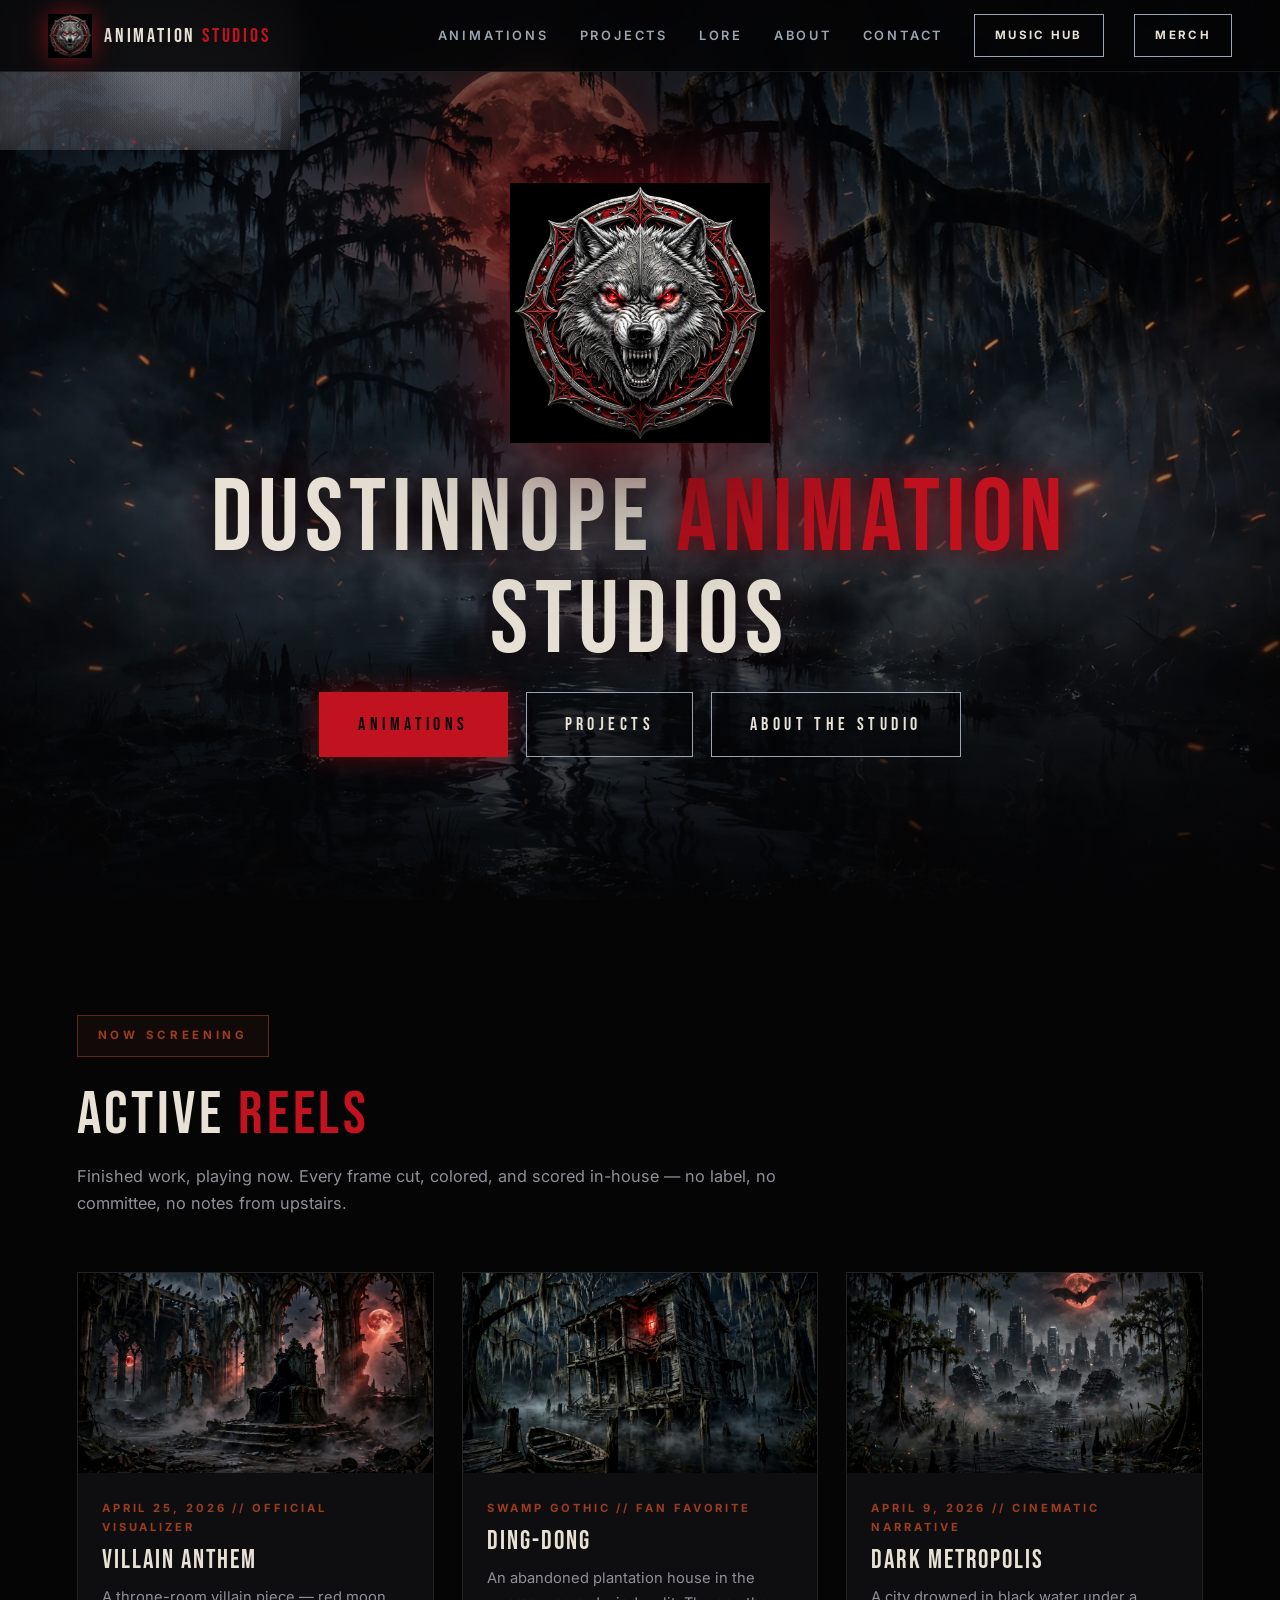
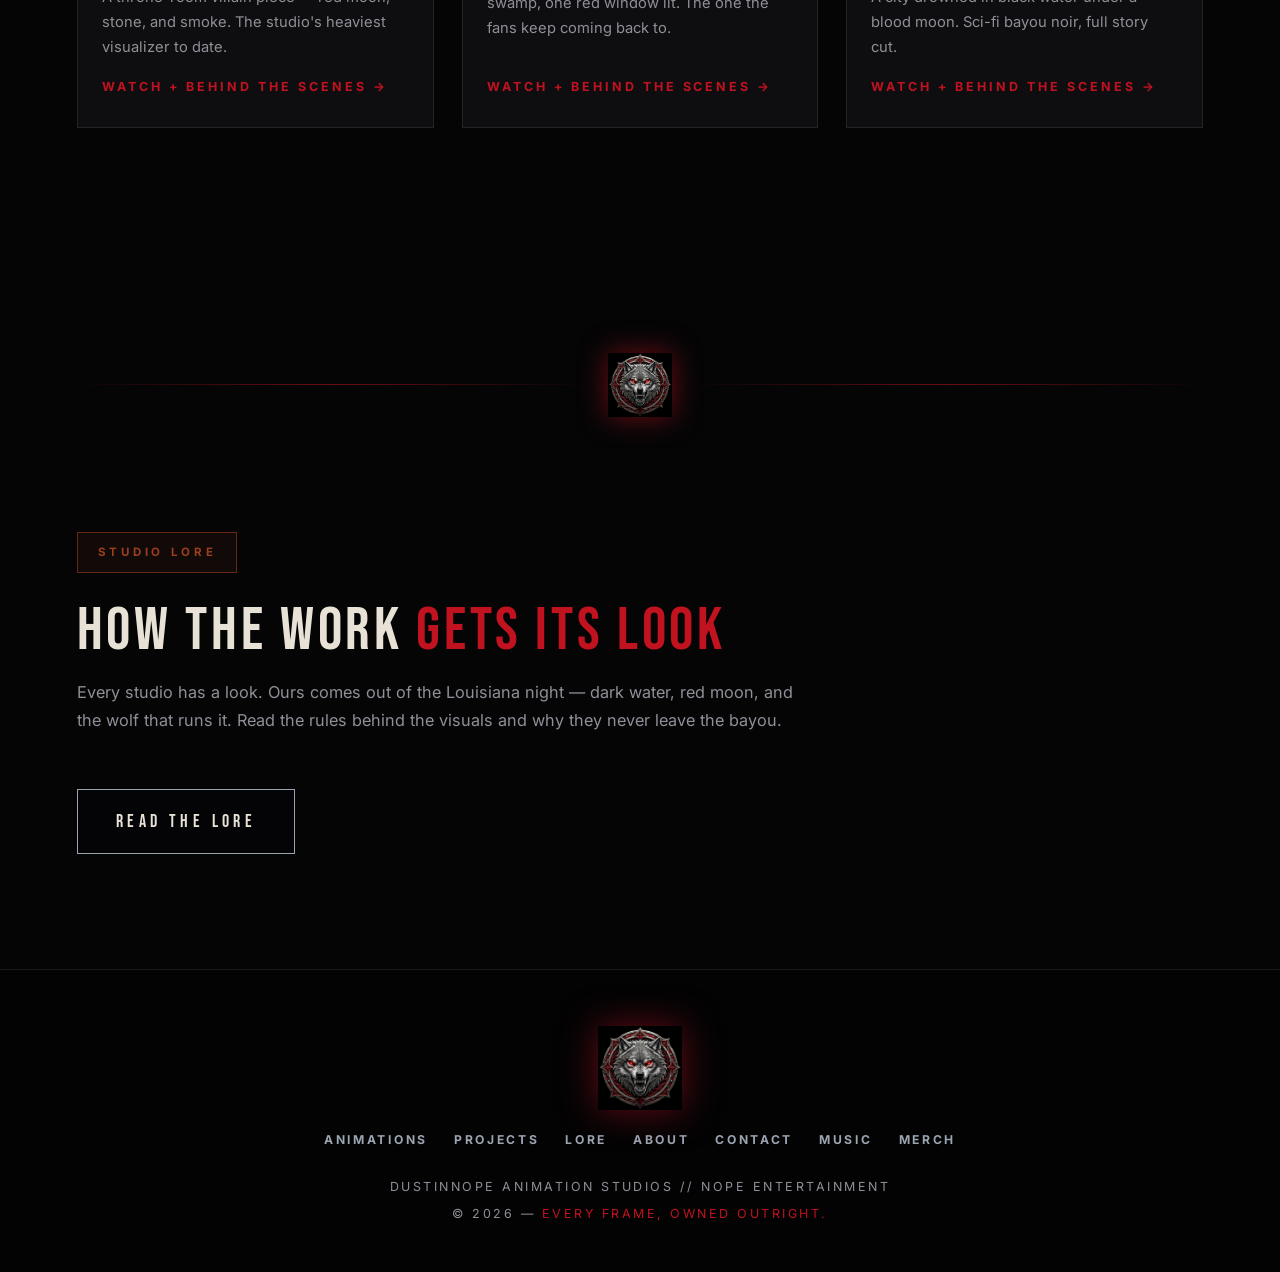
==== commit b8c13c58: "Nav: add MUSIC HUB and MERCH links site-wide" ====
--- a/index.html
+++ b/index.html
@@ -24,7 +24,8 @@
     <a class="nav-link" href="lore.html">LORE</a>
     <a class="nav-link" href="about.html">ABOUT</a>
     <a class="nav-link" href="contact.html">CONTACT</a>
-    <a class="hub-btn" href="https://dustinnope.com">[ MAIN MUSIC HUB ]</a>
+    <a class="hub-btn" href="https://dustinnope.com" target="_blank" rel="noopener">MUSIC HUB</a>
+    <a class="hub-btn" href="https://shop.dustinnope.com" target="_blank" rel="noopener">MERCH</a>
   </nav>
 </header>
 
@@ -100,6 +101,8 @@
     <a href="lore.html">LORE</a>
     <a href="about.html">ABOUT</a>
     <a href="contact.html">CONTACT</a>
+    <a href="https://dustinnope.com" target="_blank" rel="noopener">MUSIC</a>
+    <a href="https://shop.dustinnope.com" target="_blank" rel="noopener">MERCH</a>
   </nav>
   <p>DUSTINNOPE ANIMATION STUDIOS // NOPE ENTERTAINMENT<br>&copy; <span class="js-year">2026</span> — <span class="red">EVERY FRAME, OWNED OUTRIGHT.</span></p>
 </footer>
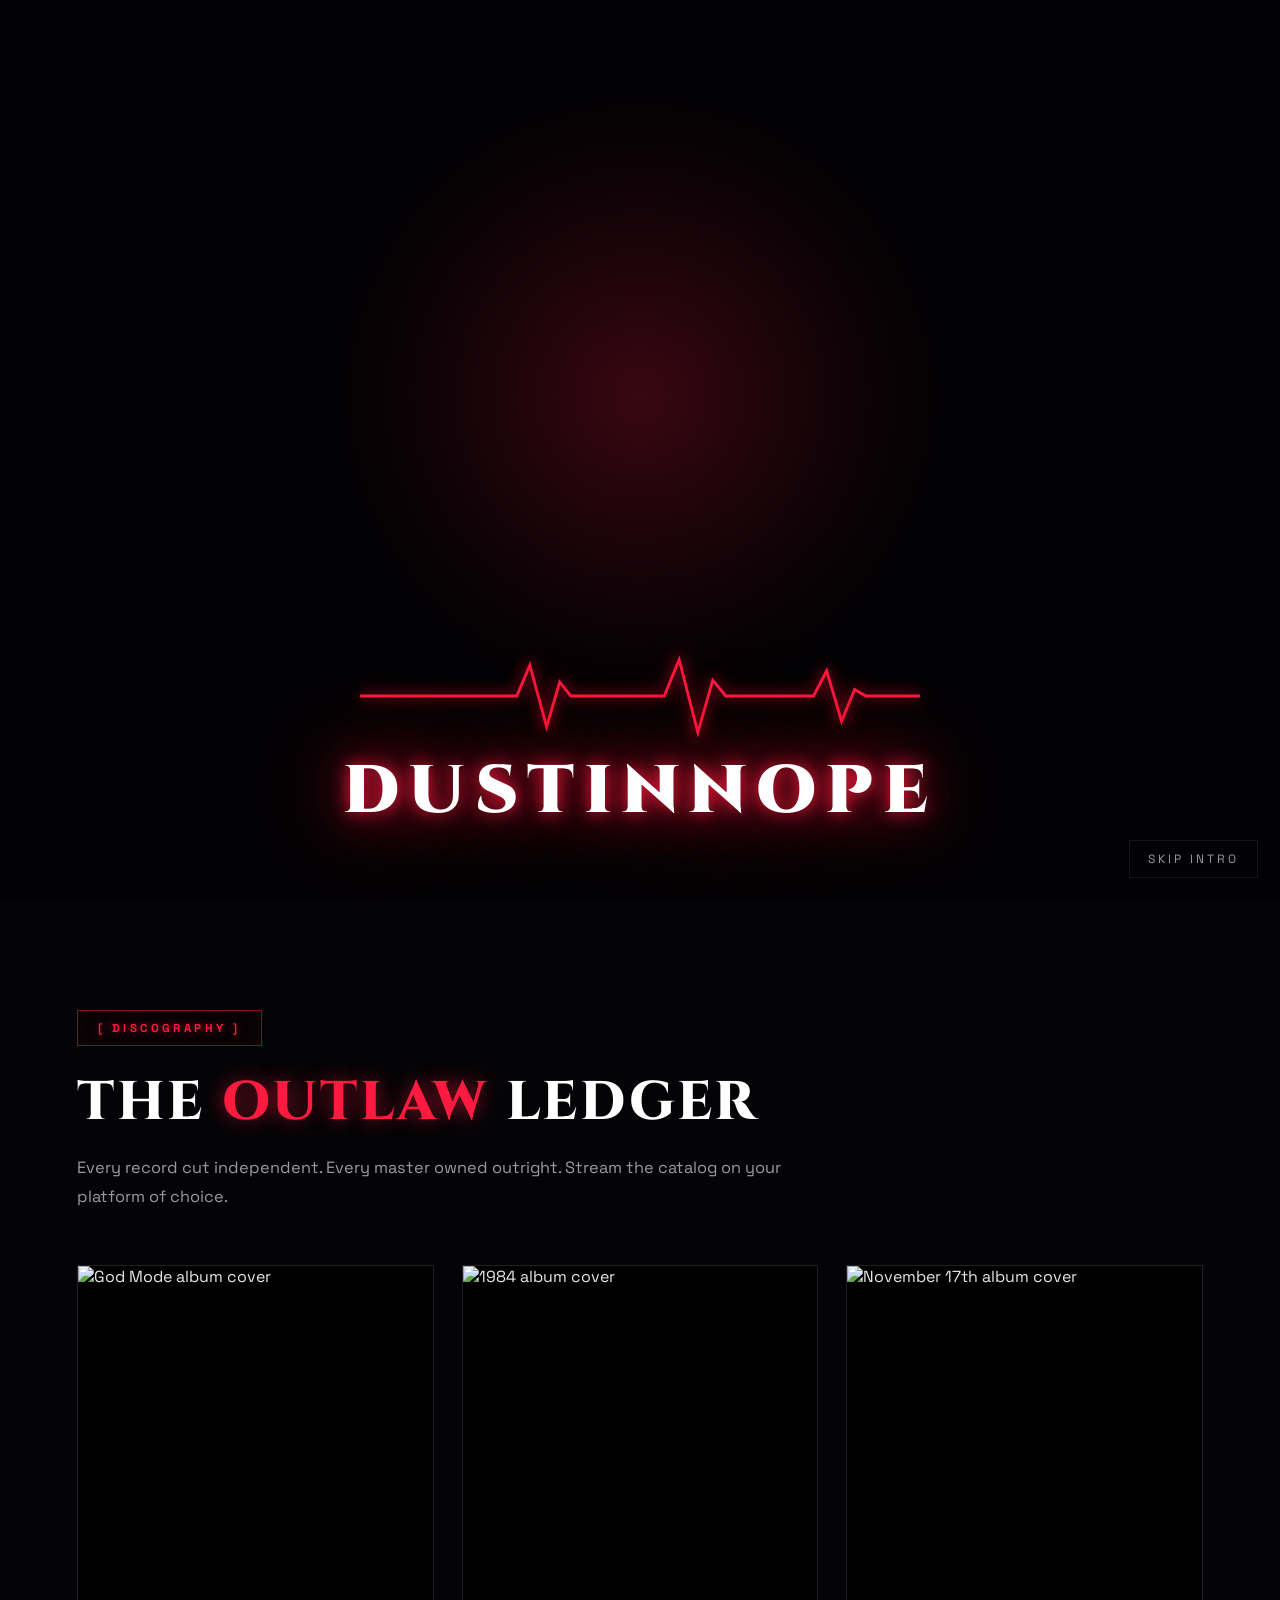
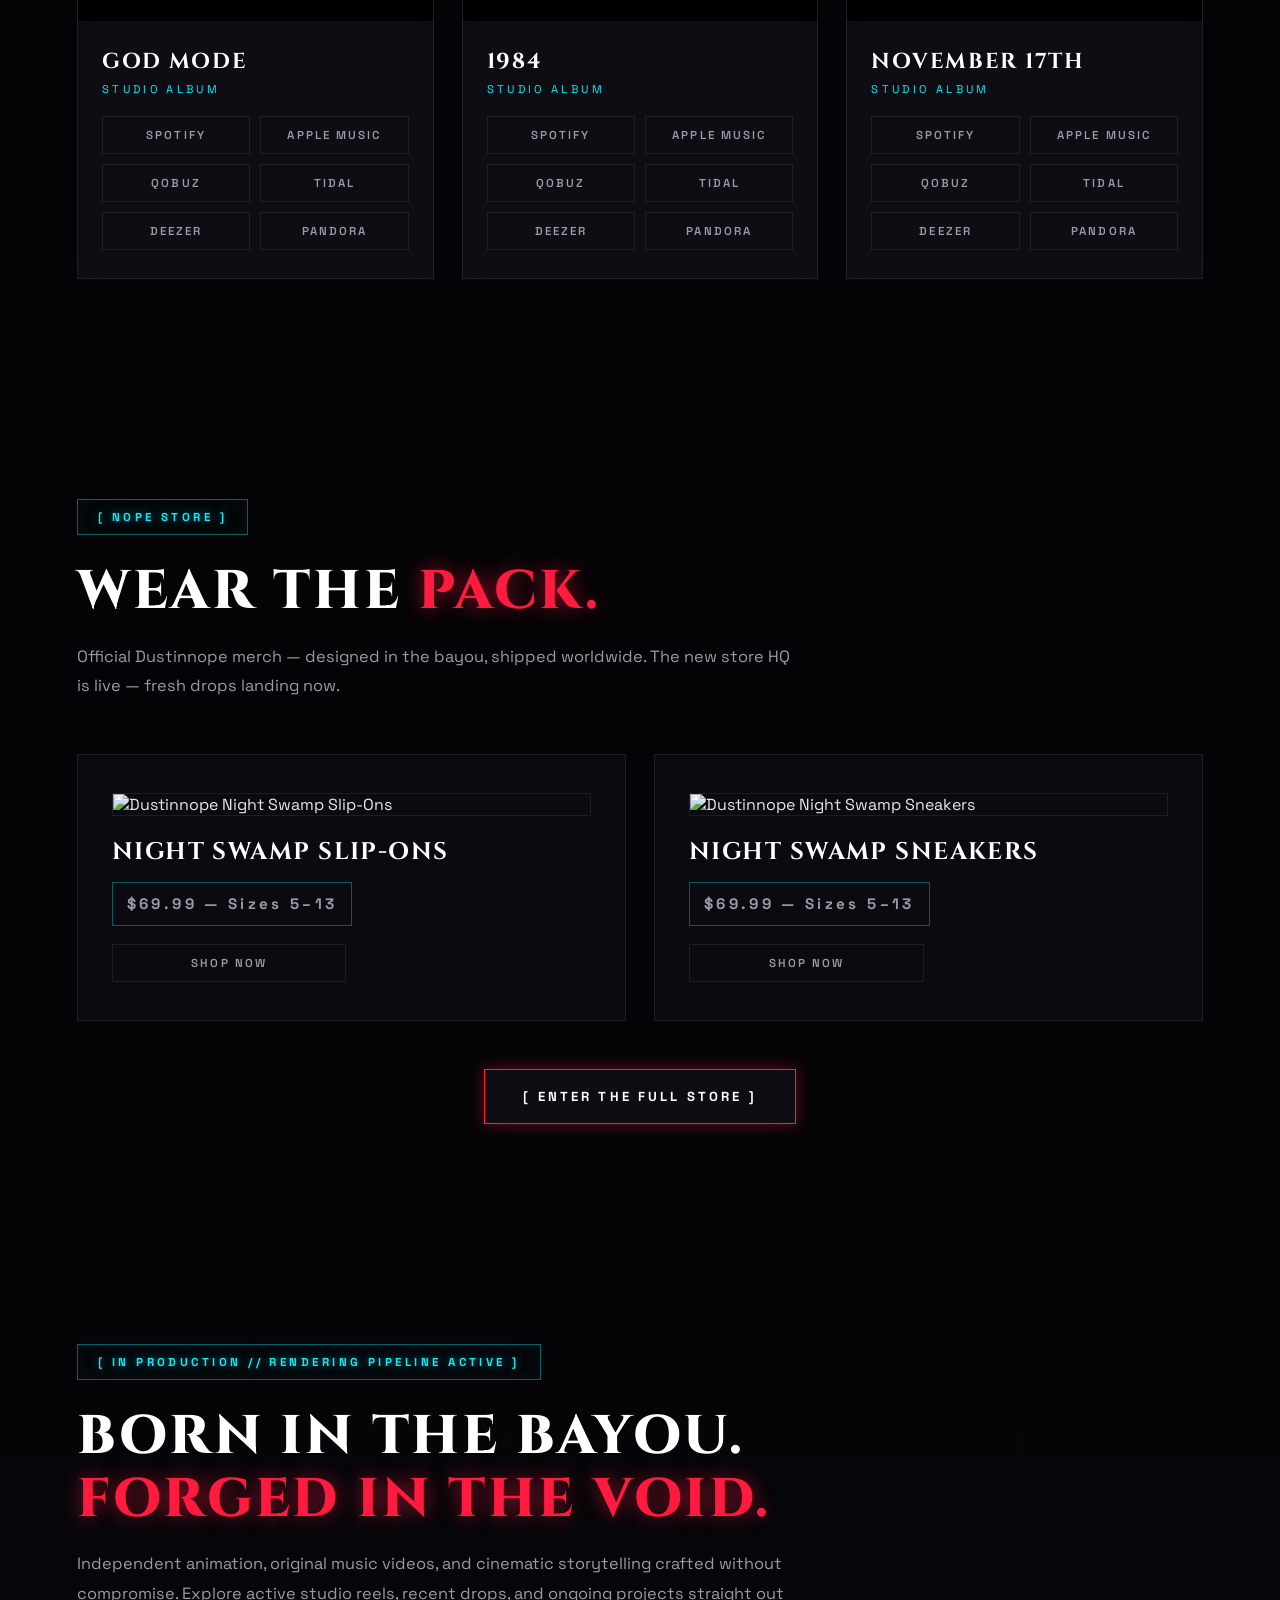
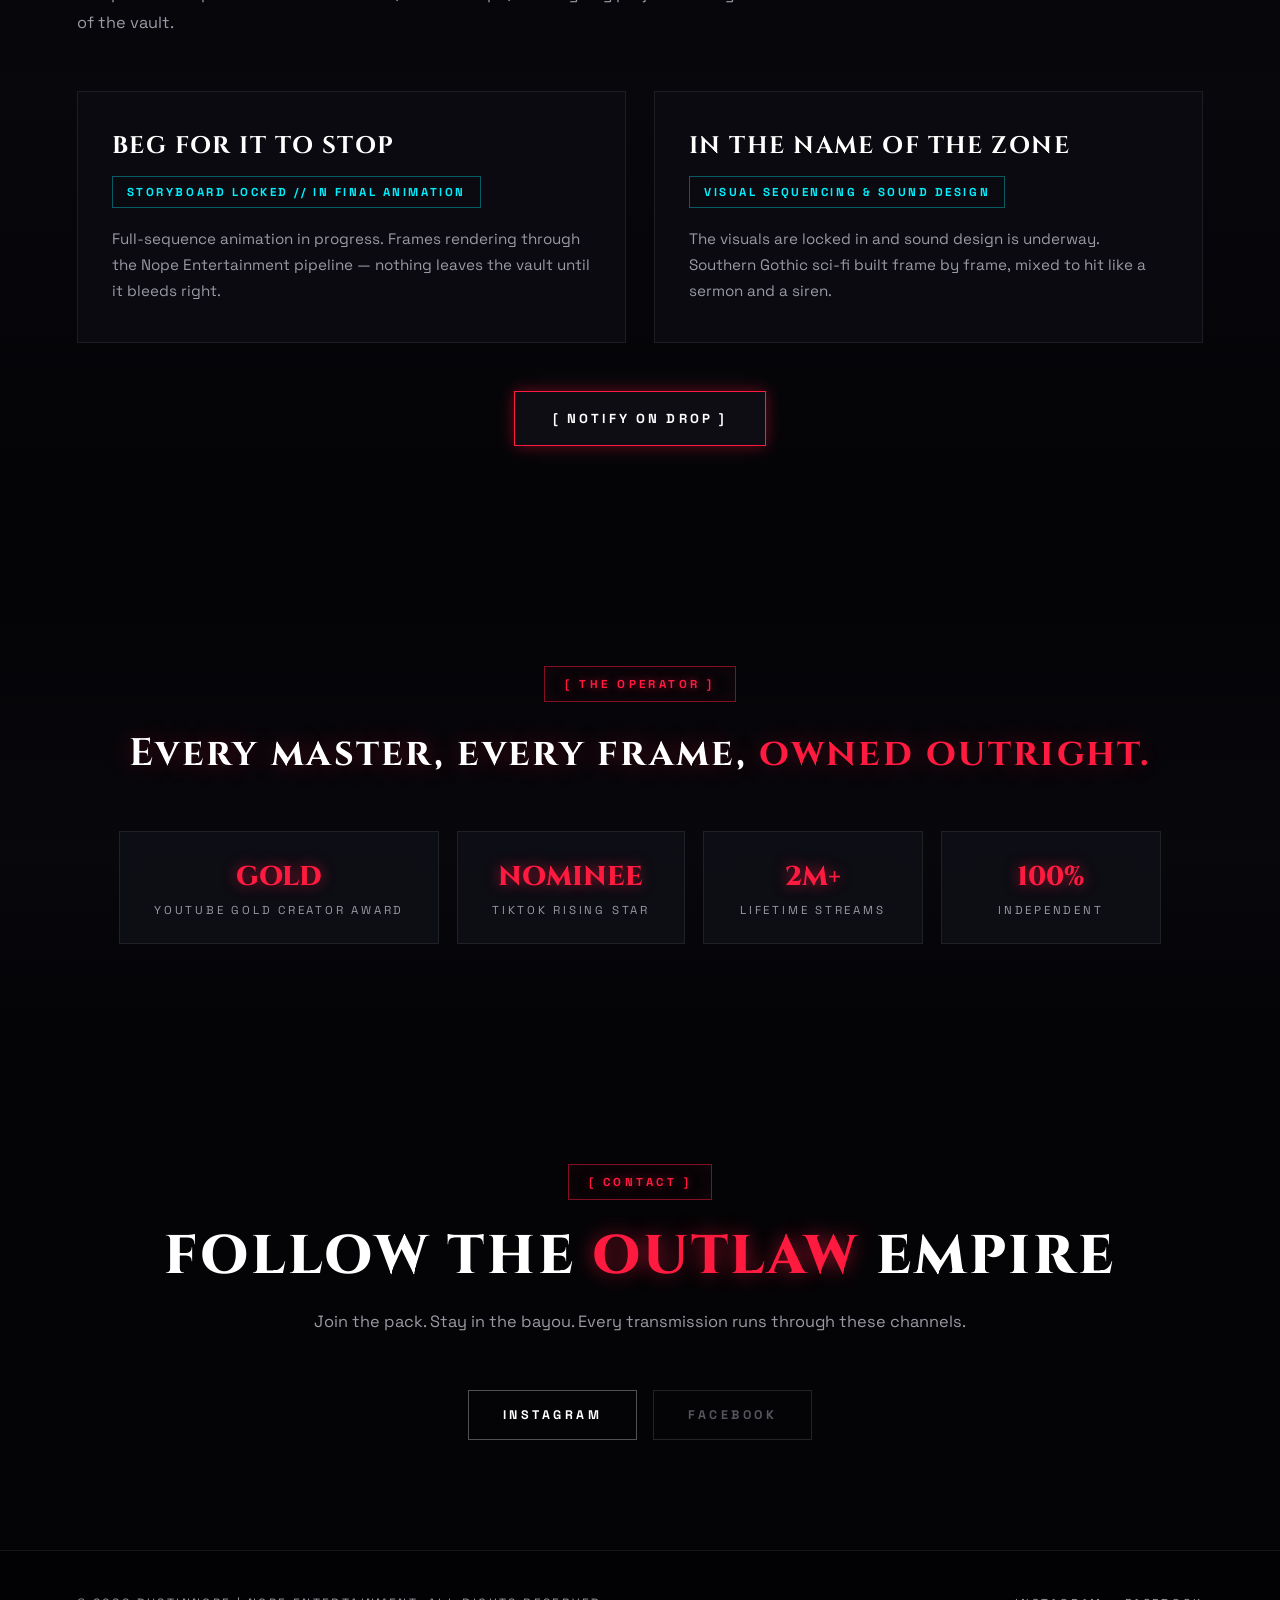
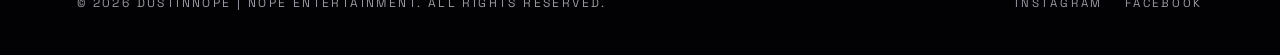
==== commit ba4b7eb3: "Swap in new official logo" ====
--- a/index.html
+++ b/index.html
@@ -3,110 +3,634 @@
 <head>
 <meta charset="UTF-8">
 <meta name="viewport" content="width=device-width, initial-scale=1.0">
-<title>DUSTINNOPE ANIMATION STUDIOS</title>
-<meta name="description" content="Dustinnope Animation Studios. Independent animation, original music videos, and cinematic storytelling crafted without compromise.">
+<title>DUSTINNOPE — Official Hub | Nope Entertainment</title>
+<meta name="description" content="The official production hub of Dustinnope — original music, independent animation, and unfiltered storytelling. Nope Entertainment.">
 <link rel="preconnect" href="https://fonts.googleapis.com">
 <link rel="preconnect" href="https://fonts.gstatic.com" crossorigin>
-<link href="https://fonts.googleapis.com/css2?family=Bebas+Neue&family=Inter:wght@400;500;600;700&display=swap" rel="stylesheet">
-<link rel="stylesheet" href="style.css">
+<link href="https://fonts.googleapis.com/css2?family=Cinzel:wght@400;600;700;800;900&family=Space+Grotesk:wght@400;500;600;700&display=swap" rel="stylesheet">
+<style>
+/* ============ DUSTINNOPE OFFICIAL HUB — BRAND SYSTEM ============
+   PALETTE (STRICT): void blacks #040406 / #09090d, blood red #ff1a40 / #ff0033,
+   electric bayou cyan #00f0ff. NO purple. NO pink. NO pastel. NO violet.
+   ZERO rounded corners. Sharp edges only.
+================================================================ */
+*{margin:0;padding:0;box-sizing:border-box;border-radius:0 !important;}
+:root{
+  --void:#040406;
+  --void2:#09090d;
+  --red:#ff1a40;
+  --red-deep:#ff0033;
+  --cyan:#00f0ff;
+  --glass:rgba(16,16,24,0.75);
+  --line:rgba(255,255,255,0.08);
+  --txt:#e8e8ec;
+  --dim:#9a9aa5;
+}
+html{scroll-behavior:smooth;}
+body{
+  background:var(--void);
+  color:var(--txt);
+  font-family:'Space Grotesk',sans-serif;
+  overflow-x:hidden;
+}
+h1,h2,h3,.serif{font-family:'Cinzel',serif;}
+a{color:inherit;text-decoration:none;}
+img{display:block;max-width:100%;}
+section{scroll-margin-top:84px;position:relative;}
+::selection{background:var(--red);color:#000;}
+
+/* ================= SPLASH INTRO ================= */
+#intro{
+  position:fixed;inset:0;z-index:9999;background:#020204;
+  display:flex;align-items:center;justify-content:center;
+  transition:opacity .8s ease,filter .8s ease,transform .8s ease;
+}
+#intro.dissolve{opacity:0;filter:blur(14px);transform:scale(1.05);pointer-events:none;}
+.intro-stage{position:relative;width:100%;height:100%;}
+.intro-moon{
+  position:absolute;top:44%;left:50%;width:min(56vmin,440px);
+  transform:translate(-50%,-50%) scale(.6);opacity:0;
+  animation:moonIn 1.2s ease-out 1.6s forwards;
+  filter:drop-shadow(0 0 60px rgba(255,26,64,.35));
+}
+@keyframes moonIn{
+  to{transform:translate(-50%,-50%) scale(1);opacity:1;}
+}
+.intro-haze{
+  position:absolute;top:44%;left:50%;width:min(80vmin,640px);height:min(80vmin,640px);
+  transform:translate(-50%,-50%);opacity:0;pointer-events:none;
+  background:radial-gradient(circle,rgba(255,26,64,.22) 0%,rgba(255,26,64,.06) 45%,transparent 70%);
+  animation:hazeIn 1.2s ease-out 1.6s forwards;
+}
+@keyframes hazeIn{to{opacity:1;}}
+.intro-wolf-wrap{
+  position:absolute;top:44%;left:50%;
+  transform:translate(-50%,-50%) scale(1.06);opacity:0;
+  animation:wolfSlam .45s cubic-bezier(.2,1.4,.3,1) 2.05s forwards;
+  z-index:3;
+}
+.intro-wolf-wrap img{width:min(60vmin,470px);}
+.intro-wolf-flare{
+  position:absolute;top:50%;left:50%;width:min(74vmin,600px);height:min(74vmin,600px);
+  transform:translate(-50%,-50%);opacity:0;pointer-events:none;z-index:2;
+  background:radial-gradient(circle,rgba(255,26,64,.5) 0%,rgba(255,26,64,.12) 40%,transparent 68%);
+  animation:flareOut .9s ease-out 2.05s forwards;
+}
+@keyframes wolfSlam{
+  0%{opacity:0;transform:translate(-50%,-50%) scale(1.35);}
+  60%{opacity:1;transform:translate(-50%,-50%) scale(.98);}
+  100%{opacity:1;transform:translate(-50%,-50%) scale(1);}
+}
+@keyframes flareOut{0%{opacity:0;}30%{opacity:1;}100%{opacity:0;}}
+.intro-brand{
+  position:absolute;bottom:7%;left:50%;transform:translateX(-50%);
+  text-align:center;z-index:4;opacity:0;
+  animation:brandSnap .3s ease-out .7s forwards;
+}
+@keyframes brandSnap{
+  0%{opacity:0;transform:translateX(-50%) scale(1.25);}
+  100%{opacity:1;transform:translateX(-50%) scale(1);}
+}
+.intro-brand h1{
+  font-size:clamp(2rem,7vw,4.2rem);font-weight:900;letter-spacing:.14em;color:#fff;
+  text-shadow:0 0 18px var(--red),0 0 60px rgba(255,26,64,.8),0 0 120px rgba(255,0,51,.5);
+}
+.ekg{width:min(70vw,560px);height:90px;margin:0 auto;overflow:visible;}
+.ekg path{
+  fill:none;stroke:var(--red);stroke-width:3;
+  stroke-dasharray:1400;stroke-dashoffset:1400;
+  animation:ekgDraw 1.5s linear .1s forwards;
+  filter:drop-shadow(0 0 8px var(--red));
+}
+@keyframes ekgDraw{to{stroke-dashoffset:0;}}
+#skipIntro{
+  position:absolute;bottom:22px;right:22px;z-index:10;
+  background:transparent;border:1px solid var(--line);color:var(--dim);
+  font-family:'Space Grotesk',sans-serif;font-size:.75rem;letter-spacing:.25em;
+  padding:10px 18px;cursor:pointer;transition:all .25s;
+}
+#skipIntro:hover{border-color:var(--red);color:var(--red);box-shadow:0 0 16px rgba(255,26,64,.35);}
+
+/* ================= NAV ================= */
+nav{
+  position:fixed;top:0;left:0;right:0;z-index:900;height:72px;
+  display:flex;align-items:center;justify-content:space-between;
+  padding:0 clamp(16px,4vw,48px);
+  background:var(--glass);backdrop-filter:blur(16px);-webkit-backdrop-filter:blur(16px);
+  border-bottom:1px solid var(--line);
+}
+.nav-brand{display:flex;align-items:center;gap:12px;}
+.nav-brand img{height:42px;width:auto;object-fit:contain;filter:drop-shadow(0 0 10px rgba(255,26,64,.7));}
+.nav-brand span{font-family:'Cinzel',serif;font-weight:800;letter-spacing:.18em;font-size:1.05rem;color:#fff;text-shadow:0 0 14px rgba(255,26,64,.6);}
+.nav-links{display:flex;gap:clamp(10px,2.4vw,34px);list-style:none;}
+.nav-links a{
+  font-size:.78rem;letter-spacing:.28em;color:var(--dim);font-weight:600;
+  padding:8px 2px;position:relative;transition:color .25s;
+}
+.nav-links a::after{
+  content:"";position:absolute;left:0;bottom:2px;height:2px;width:0;background:var(--red);
+  box-shadow:0 0 10px var(--red);transition:width .3s;
+}
+.nav-links a:hover{color:#fff;}
+.nav-links a:hover::after{width:100%;}
+#navToggle{display:none;background:none;border:1px solid var(--line);color:#fff;font-size:1.3rem;padding:6px 12px;cursor:pointer;}
+.portal-btn{
+  font-family:'Space Grotesk',sans-serif;font-weight:700;font-size:.75rem;letter-spacing:.22em;
+  padding:13px 22px;white-space:nowrap;cursor:pointer;
+  background:rgba(255,26,64,.14);color:#fff;border:1px solid var(--red);
+  text-shadow:0 0 10px rgba(255,26,64,.8);
+  box-shadow:0 0 20px rgba(255,26,64,.55),inset 0 0 16px rgba(255,26,64,.18);
+  animation:portalPulse 2.2s ease-in-out infinite;transition:all .25s;
+}
+.portal-btn:hover{
+  background:var(--red-deep);border-color:var(--red);
+  box-shadow:0 0 42px rgba(255,26,64,.95),inset 0 0 22px rgba(255,255,255,.15);
+  transform:translateY(-2px);
+}
+@keyframes portalPulse{
+  0%,100%{box-shadow:0 0 16px rgba(255,26,64,.45),inset 0 0 14px rgba(255,26,64,.15);}
+  50%{box-shadow:0 0 34px rgba(255,26,64,.85),inset 0 0 20px rgba(255,26,64,.28);}
+}
+
+/* ================= HERO ================= */
+#hero{
+  min-height:100vh;display:flex;align-items:center;justify-content:center;text-align:center;
+  background:url('hero-bayou-wolf.png') no-repeat,var(--void);
+  background-size:cover;background-position:center;
+  padding:8rem 20px 80px;
+}
+#hero::before{
+  content:"";position:absolute;inset:0;
+  background:
+    linear-gradient(to bottom,rgba(4,4,6,.82) 0%,rgba(4,4,6,.35) 35%,rgba(4,4,6,.45) 65%,var(--void) 100%),
+    radial-gradient(ellipse at center,transparent 30%,rgba(4,4,6,.75) 100%);
+}
+.hero-inner{position:relative;z-index:2;max-width:1000px;}
+.hero-kicker{
+  font-size:.75rem;letter-spacing:.5em;color:var(--cyan);margin-bottom:22px;
+  text-shadow:0 0 12px rgba(0,240,255,.7);
+}
+.hero-inner h1{
+  font-size:clamp(2.6rem,9vw,6.5rem);font-weight:900;line-height:1.04;color:#fff;
+  letter-spacing:.04em;margin-bottom:24px;
+  text-shadow:0 0 30px rgba(255,26,64,.45),0 4px 24px rgba(0,0,0,.9);
+}
+.hero-inner h1 .blood{color:var(--red);text-shadow:0 0 24px var(--red),0 0 80px rgba(255,0,51,.6);}
+.hero-sub{
+  font-size:clamp(1rem,2.4vw,1.25rem);color:var(--dim);max-width:640px;margin:0 auto 42px;line-height:1.7;
+}
+.cta-row{display:flex;gap:18px;justify-content:center;flex-wrap:wrap;}
+.btn{
+  font-family:'Space Grotesk',sans-serif;font-weight:700;font-size:.82rem;letter-spacing:.24em;
+  padding:18px 38px;cursor:pointer;display:inline-block;transition:all .25s;border:1px solid transparent;
+}
+.btn-primary{background:rgba(15,15,22,.85);color:#fff;border:1px solid #ff1a40;box-shadow:0 0 15px rgba(255,26,64,.4);}
+.btn-primary:hover{background:rgba(22,22,32,.92);border-color:#ff1a40;box-shadow:0 0 32px rgba(255,26,64,.8),0 0 10px rgba(255,26,64,.55);transform:translateY(-2px);}
+.btn-outline{background:transparent;color:#fff;border-color:rgba(255,255,255,.35);}
+.btn-outline:hover{border-color:var(--cyan);color:var(--cyan);box-shadow:0 0 24px rgba(0,240,255,.35);transform:translateY(-2px);}
+
+/* ================= SECTION SCAFFOLD ================= */
+.section{padding:110px clamp(20px,6vw,90px);max-width:1280px;margin:0 auto;}
+.badge{
+  display:inline-block;font-size:.72rem;letter-spacing:.3em;font-weight:700;color:var(--cyan);
+  border:1px solid rgba(0,240,255,.4);padding:10px 20px;margin-bottom:26px;
+  text-shadow:0 0 10px rgba(0,240,255,.6);box-shadow:inset 0 0 18px rgba(0,240,255,.06);
+}
+.badge.red{color:var(--red);border-color:rgba(255,26,64,.5);text-shadow:0 0 10px rgba(255,26,64,.7);box-shadow:inset 0 0 18px rgba(255,26,64,.08);}
+.section h2{
+  font-size:clamp(1.9rem,5vw,3.4rem);font-weight:800;color:#fff;letter-spacing:.05em;margin-bottom:18px;line-height:1.15;
+}
+.section h2 .blood{color:var(--red);text-shadow:0 0 20px rgba(255,26,64,.6);}
+.section .lede{color:var(--dim);max-width:720px;line-height:1.8;font-size:1.02rem;margin-bottom:54px;}
+.reveal{opacity:0;transform:translateY(36px);transition:opacity .7s ease,transform .7s ease;}
+.reveal.in{opacity:1;transform:none;}
+
+/* ================= MUSIC ================= */
+.disc-grid{display:grid;grid-template-columns:repeat(3,1fr);gap:28px;}
+.disc-card{
+  background:var(--glass);backdrop-filter:blur(16px);-webkit-backdrop-filter:blur(16px);
+  border:1px solid var(--line);overflow:hidden;transition:transform .3s,border-color .3s,box-shadow .3s;
+}
+.disc-card:hover{transform:translateY(-8px);border-color:var(--red);box-shadow:0 0 34px rgba(255,26,64,.35);}
+.disc-card .cover{aspect-ratio:1/1;overflow:hidden;background:#000;}
+.disc-card .cover img{width:100%;height:100%;object-fit:cover;transition:transform .5s;}
+.disc-card:hover .cover img{transform:scale(1.05);}
+.disc-body{padding:26px 24px 28px;}
+.disc-body h3{font-size:1.35rem;letter-spacing:.08em;color:#fff;margin-bottom:6px;}
+.disc-body .tag{font-size:.7rem;letter-spacing:.3em;color:var(--cyan);margin-bottom:20px;}
+.platforms{display:grid;grid-template-columns:1fr 1fr;gap:10px;}
+.platform{
+  font-size:.72rem;letter-spacing:.18em;font-weight:600;text-align:center;
+  border:1px solid var(--line);color:var(--dim);padding:11px 6px;transition:all .25s;
+}
+.platform:hover{border-color:var(--red);color:#fff;box-shadow:0 0 14px rgba(255,26,64,.4);}
+
+/* ================= ANIMATION STUDIO ================= */
+#animation{background:linear-gradient(to bottom,var(--void),#07070c 50%,var(--void));}
+.proj-grid{display:grid;grid-template-columns:repeat(2,1fr);gap:28px;margin-bottom:48px;}
+.proj-card{
+  position:relative;background:#0a0a10;border:1px solid var(--line);
+  padding:38px 34px;overflow:hidden;transition:border-color .3s;
+}
+.proj-card::before{
+  content:"";position:absolute;inset:0;pointer-events:none;opacity:0;
+  background:repeating-linear-gradient(0deg,transparent 0 3px,rgba(0,240,255,.05) 3px 4px);
+  transition:opacity .3s;
+}
+.proj-card:hover{border-color:var(--cyan);}
+.proj-card:hover::before{opacity:1;animation:glitchShift .35s steps(2) infinite;}
+@keyframes glitchShift{0%{transform:translateX(0);}50%{transform:translateX(-4px);}100%{transform:translateX(3px);}}
+.proj-card h3{font-size:1.5rem;letter-spacing:.06em;color:#fff;margin-bottom:14px;position:relative;}
+.proj-thumb{border-radius:4px;overflow:hidden;margin-bottom:20px;border:1px solid rgba(255,255,255,.08);}
+.proj-thumb img{display:block;width:100%;height:auto;transition:transform .5s ease;}
+.proj-card:hover .proj-thumb img{transform:scale(1.04);}
+.proj-card:hover h3{text-shadow:2px 0 var(--red),-2px 0 var(--cyan);}
+.proj-status{
+  display:inline-block;font-size:.72rem;letter-spacing:.22em;font-weight:700;color:var(--cyan);
+  border:1px solid rgba(0,240,255,.35);padding:8px 14px;margin-bottom:18px;
+}
+.proj-card p{color:var(--dim);line-height:1.7;font-size:.95rem;}
+.notify-wrap{text-align:center;}
+.modal-veil{
+  position:fixed;inset:0;z-index:950;background:rgba(2,2,4,.8);backdrop-filter:blur(6px);
+  display:none;align-items:center;justify-content:center;padding:20px;
+}
+.modal-veil.open{display:flex;}
+.modal{
+  background:var(--glass);backdrop-filter:blur(16px);-webkit-backdrop-filter:blur(16px);
+  border:1px solid var(--red);box-shadow:0 0 50px rgba(255,26,64,.35);
+  padding:48px 44px;max-width:460px;width:100%;text-align:center;position:relative;
+}
+.modal h3{font-size:1.4rem;letter-spacing:.1em;margin-bottom:12px;color:#fff;}
+.modal p{color:var(--dim);font-size:.92rem;line-height:1.7;margin-bottom:26px;}
+.modal input{
+  width:100%;background:#0a0a10;border:1px solid var(--line);color:#fff;
+  font-family:'Space Grotesk',sans-serif;font-size:1rem;padding:15px;margin-bottom:18px;outline:none;
+}
+.modal input:focus{border-color:var(--red);box-shadow:0 0 14px rgba(255,26,64,.3);}
+.modal .btn{width:100%;}
+.modal-close{
+  position:absolute;top:12px;right:16px;background:none;border:none;color:var(--dim);
+  font-size:1.4rem;cursor:pointer;
+}
+.modal-close:hover{color:var(--red);}
+.confirm{display:none;}
+.confirm .big{font-size:3rem;margin-bottom:14px;color:var(--red);text-shadow:0 0 20px var(--red);}
+
+/* ================= ABOUT ================= */
+#about{background:linear-gradient(to bottom,var(--void),#07070c 60%,var(--void));text-align:center;}
+#about .lede{margin-left:auto;margin-right:auto;}
+.about-line{
+  font-family:'Cinzel',serif;font-size:clamp(1.4rem,4vw,2.4rem);font-weight:700;color:#fff;
+  letter-spacing:.06em;margin-bottom:52px;text-shadow:0 0 24px rgba(255,26,64,.35);
+}
+.about-line .blood{color:var(--red);}
+.power-badges{display:flex;gap:18px;justify-content:center;flex-wrap:wrap;}
+.power-badge{
+  border:1px solid var(--line);background:var(--glass);backdrop-filter:blur(16px);
+  padding:26px 34px;min-width:220px;transition:all .3s;
+}
+.power-badge:hover{border-color:var(--cyan);box-shadow:0 0 26px rgba(0,240,255,.25);}
+.power-badge .stat{font-family:'Cinzel',serif;font-size:1.7rem;font-weight:800;color:var(--red);text-shadow:0 0 14px rgba(255,26,64,.6);margin-bottom:8px;}
+.power-badge .lbl{font-size:.72rem;letter-spacing:.24em;color:var(--dim);}
+
+/* ================= CONTACT ================= */
+#contact{text-align:center;}
+#contact .lede{margin-left:auto;margin-right:auto;}
+.social-row{display:flex;gap:16px;justify-content:center;flex-wrap:wrap;}
+.social-btn{
+  font-size:.78rem;letter-spacing:.28em;font-weight:700;color:#fff;
+  border:1px solid rgba(255,255,255,.3);padding:16px 34px;transition:all .25s;
+}
+.social-btn:hover{border-color:var(--red);box-shadow:0 0 22px rgba(255,26,64,.45);transform:translateY(-2px);}
+.social-btn.disabled{color:#55555f;border-color:rgba(255,255,255,.12);cursor:not-allowed;}
+.social-btn.disabled:hover{transform:none;box-shadow:none;border-color:rgba(255,255,255,.12);}
+
+/* ================= FOOTER ================= */
+footer{
+  border-top:1px solid var(--line);padding:44px clamp(20px,6vw,90px);
+  display:flex;justify-content:space-between;align-items:center;gap:20px;flex-wrap:wrap;
+  background:#020204;
+}
+footer .copy{font-size:.75rem;letter-spacing:.2em;color:var(--dim);}
+footer .flinks{display:flex;gap:22px;}
+footer .flinks a{font-size:.72rem;letter-spacing:.24em;color:var(--dim);transition:color .25s;}
+footer .flinks a:hover{color:var(--red);}
+
+/* ================= RESPONSIVE ================= */
+@media(max-width:960px){
+  .disc-grid{grid-template-columns:1fr;max-width:520px;margin:0 auto;}
+  .proj-grid{grid-template-columns:1fr;}
+}
+@media(max-width:768px){
+  nav{flex-wrap:wrap;height:auto;min-height:64px;padding:10px clamp(12px,4vw,20px);row-gap:8px;}
+  #navToggle{display:block;}
+  .nav-brand span{font-size:.9rem;}
+  .nav-brand img{height:34px;width:auto;}
+  .nav-links{
+    display:none;position:absolute;top:100%;left:0;right:0;flex-direction:column;
+    background:rgba(4,4,6,.97);border-bottom:1px solid var(--line);padding:10px 24px 22px;gap:4px;
+  }
+  .nav-links.open{display:flex;}
+  .nav-links a{display:block;padding:12px 4px;font-size:.85rem;}
+  .portal-btn{font-size:.58rem;padding:9px 12px;letter-spacing:.1em;max-width:100%;flex:0 1 auto;}
+}
+@media(max-width:760px){
+  .section{padding:80px 20px;}
+  .modal{padding:38px 26px;}
+  footer{justify-content:center;text-align:center;}
+}
+</style>
 </head>
 <body>
 
-<header>
-  <a class="brand" href="index.html">
-    <img src="assets/wolf-emblem.webp" alt="Dustinnope wolf emblem">
-    <span class="brand-text">ANIMATION <span class="red">STUDIOS</span></span>
+<!-- ================= SPLASH INTRO ================= -->
+<div id="intro" aria-hidden="true">
+  <div class="intro-stage">
+    <div class="intro-haze"></div>
+    <img class="intro-moon" src="intro-moon.png" alt="">
+    <div class="intro-wolf-flare"></div>
+    <div class="intro-wolf-wrap"><img src="wolf-emblem.webp" alt=""></div>
+    <div class="intro-brand">
+      <svg class="ekg" viewBox="0 0 600 90" preserveAspectRatio="xMidYMid meet">
+        <path d="M0,45 H150 L168,45 L182,12 L200,78 L214,30 L226,45 H310 L326,45 L342,6 L362,84 L378,28 L392,45 H470 L486,45 L500,18 L516,72 L530,38 L542,45 H600"/>
+      </svg>
+      <h1>DUSTINNOPE</h1>
+    </div>
+    <button id="skipIntro">SKIP INTRO</button>
+  </div>
+</div>
+
+<!-- ================= NAV ================= -->
+<nav>
+  <a class="nav-brand" href="#hero">
+    <img src="assets/dustinnope-logo.png" alt="Dustinnope logo">
   </a>
-  <button class="nav-toggle" id="navToggle" aria-label="Menu">&#9776;</button>
-  <nav class="main-nav" id="mainNav">
-    <a class="nav-link" href="animations.html">ANIMATIONS</a>
-    <a class="nav-link" href="projects.html">PROJECTS</a>
-    <a class="nav-link" href="lore.html">LORE</a>
-    <a class="nav-link" href="about.html">ABOUT</a>
-    <a class="nav-link" href="contact.html">CONTACT</a>
-    <a class="hub-btn" href="https://dustinnope.com" target="_blank" rel="noopener">MUSIC HUB</a>
-    <a class="hub-btn" href="https://shop.dustinnope.com" target="_blank" rel="noopener">MERCH</a>
-  </nav>
-</header>
+  <button id="navToggle" aria-label="Menu">&#9776;</button>
+  <ul class="nav-links" id="navLinks">
+    <li><a href="#music">[ MUSIC ]</a></li>
+    <li><a href="#store">[ STORE ]</a></li>
+    <li><a href="#animation">[ ANIMATION ]</a></li>
+    <li><a href="#about">[ ABOUT ]</a></li>
+    <li><a href="#contact">[ CONTACT ]</a></li>
+  </ul>
+  <a class="portal-btn" href="https://animation.dustinnope.com">[ ENTER ANIMATION STUDIOS &#10142; ]</a>
+</nav>
 
 <!-- ================= HERO ================= -->
 <section id="hero">
-  <div class="hero-bg"></div>
-  <canvas id="fog-canvas"></canvas>
   <div class="hero-inner">
-    <img class="hero-emblem" src="assets/wolf-emblem.webp" alt="Dustinnope Animation Studios wolf emblem">
-    <h1>DUSTINNOPE <span class="red">ANIMATION</span> STUDIOS</h1>
-    <div class="hero-btns">
-      <a class="btn btn-red" href="animations.html">ANIMATIONS</a>
-      <a class="btn btn-ghost" href="projects.html">PROJECTS</a>
-      <a class="btn btn-ghost" href="about.html">ABOUT THE STUDIO</a>
+    <div class="hero-kicker">NOPE ENTERTAINMENT // OFFICIAL HUB</div>
+    <h1>RAW SOUND.<br><span class="blood">RELENTLESS</span> ART.</h1>
+    <p class="hero-sub">Central production hub for original music, independent animation, and unfiltered storytelling.</p>
+    <div class="cta-row">
+      <a class="btn btn-primary" href="#music">[ EXPLORE DISCOGRAPHY ]</a>
+      <a class="btn btn-outline" href="#animation">[ STUDIO REELS ]</a>
     </div>
   </div>
 </section>
 
-<!-- ================= ACTIVE REELS ================= -->
-<section class="section" id="reels">
-  <span class="kicker reveal">NOW SCREENING</span>
-  <h2 class="reveal">ACTIVE <span class="red">REELS</span></h2>
-  <p class="lede reveal">Finished work, playing now. Every frame cut, colored, and scored in-house — no label, no committee, no notes from upstairs.</p>
-  <div class="card-grid">
-    <article class="card reveal">
-      <div class="card-thumb"><img src="assets/concept-villain-anthem.webp" alt="Villain Anthem concept art" loading="lazy"></div>
-      <div class="card-body">
-        <p class="card-meta">APRIL 25, 2026 // OFFICIAL VISUALIZER</p>
-        <h3 class="card-title">VILLAIN ANTHEM</h3>
-        <p class="card-desc">A throne-room villain piece — red moon, stone, and smoke. The studio's heaviest visualizer to date.</p>
-        <a class="card-link" href="project/villain-anthem.html">WATCH + BEHIND THE SCENES &#8594;</a>
+<!-- ================= MUSIC ================= -->
+<section id="music" class="section">
+  <div class="reveal">
+    <span class="badge red">[ DISCOGRAPHY ]</span>
+    <h2>THE <span class="blood">OUTLAW</span> LEDGER</h2>
+    <p class="lede">Every record cut independent. Every master owned outright. Stream the catalog on your platform of choice.</p>
+  </div>
+  <div class="disc-grid">
+    <article class="disc-card reveal">
+      <div class="cover"><img src="god-mode-cover.jpg" alt="God Mode album cover"></div>
+      <div class="disc-body">
+        <h3>GOD MODE</h3>
+        <div class="tag">STUDIO ALBUM</div>
+        <div class="platforms">
+          <a class="platform" href="https://open.spotify.com/search/dustinnope" target="_blank" rel="noopener">SPOTIFY</a>
+          <a class="platform" href="https://music.apple.com/us/search?term=dustinnope" target="_blank" rel="noopener">APPLE MUSIC</a>
+          <a class="platform" href="https://www.qobuz.com/us-en/album/god-mode-dustinnope/iyq73c0pptarb" target="_blank" rel="noopener">QOBUZ</a>
+          <a class="platform" href="https://listen.tidal.com/search?q=dustinnope" target="_blank" rel="noopener">TIDAL</a>
+          <a class="platform" href="https://www.deezer.com/search/dustinnope" target="_blank" rel="noopener">DEEZER</a>
+          <a class="platform" href="https://www.pandora.com/search/dustinnope/all" target="_blank" rel="noopener">PANDORA</a>
+        </div>
       </div>
     </article>
-    <article class="card reveal">
-      <div class="card-thumb"><img src="assets/concept-ding-dong.webp" alt="DING-DONG concept art" loading="lazy"></div>
-      <div class="card-body">
-        <p class="card-meta">SWAMP GOTHIC // FAN FAVORITE</p>
-        <h3 class="card-title">DING-DONG</h3>
-        <p class="card-desc">An abandoned plantation house in the swamp, one red window lit. The one the fans keep coming back to.</p>
-        <a class="card-link" href="project/ding-dong.html">WATCH + BEHIND THE SCENES &#8594;</a>
+    <article class="disc-card reveal">
+      <div class="cover"><img src="1984-cover.jpg" alt="1984 album cover"></div>
+      <div class="disc-body">
+        <h3>1984</h3>
+        <div class="tag">STUDIO ALBUM</div>
+        <div class="platforms">
+          <a class="platform" href="https://open.spotify.com/search/dustinnope" target="_blank" rel="noopener">SPOTIFY</a>
+          <a class="platform" href="https://music.apple.com/us/search?term=dustinnope" target="_blank" rel="noopener">APPLE MUSIC</a>
+          <a class="platform" href="https://www.qobuz.com/us-en/album/1984-dustinnope/g61v22gkpmlfb" target="_blank" rel="noopener">QOBUZ</a>
+          <a class="platform" href="https://listen.tidal.com/search?q=dustinnope" target="_blank" rel="noopener">TIDAL</a>
+          <a class="platform" href="https://www.deezer.com/search/dustinnope" target="_blank" rel="noopener">DEEZER</a>
+          <a class="platform" href="https://www.pandora.com/search/dustinnope/all" target="_blank" rel="noopener">PANDORA</a>
+        </div>
       </div>
     </article>
-    <article class="card reveal">
-      <div class="card-thumb"><img src="assets/concept-dark-metropolis.webp" alt="Dark Metropolis concept art" loading="lazy"></div>
-      <div class="card-body">
-        <p class="card-meta">APRIL 9, 2026 // CINEMATIC NARRATIVE</p>
-        <h3 class="card-title">DARK METROPOLIS</h3>
-        <p class="card-desc">A city drowned in black water under a blood moon. Sci-fi bayou noir, full story cut.</p>
-        <a class="card-link" href="project/dark-metropolis.html">WATCH + BEHIND THE SCENES &#8594;</a>
+    <article class="disc-card reveal">
+      <div class="cover"><img src="november-17th-cover.jpg" alt="November 17th album cover"></div>
+      <div class="disc-body">
+        <h3>NOVEMBER 17TH</h3>
+        <div class="tag">STUDIO ALBUM</div>
+        <div class="platforms">
+          <a class="platform" href="https://open.spotify.com/search/dustinnope" target="_blank" rel="noopener">SPOTIFY</a>
+          <a class="platform" href="https://music.apple.com/us/search?term=dustinnope" target="_blank" rel="noopener">APPLE MUSIC</a>
+          <a class="platform" href="https://www.qobuz.com/us-en/interpreter/dustinnope/23243368" target="_blank" rel="noopener">QOBUZ</a>
+          <a class="platform" href="https://listen.tidal.com/search?q=dustinnope" target="_blank" rel="noopener">TIDAL</a>
+          <a class="platform" href="https://www.deezer.com/search/dustinnope" target="_blank" rel="noopener">DEEZER</a>
+          <a class="platform" href="https://www.pandora.com/search/dustinnope/all" target="_blank" rel="noopener">PANDORA</a>
+        </div>
       </div>
     </article>
   </div>
-  <div style="margin-top:44px;" class="reveal">
-    <a class="btn btn-ghost" href="animations.html">ALL ANIMATIONS</a>
-  </div>
 </section>
 
-<div class="wolf-divider"><img src="assets/wolf-emblem.webp" alt=""></div>
-
-<!-- ================= STUDIO LORE ================= -->
-<section class="section" id="lore-tease">
-  <span class="kicker reveal">STUDIO LORE</span>
-  <h2 class="reveal">HOW THE WORK <span class="red">GETS ITS LOOK</span></h2>
-  <p class="lede reveal">Every studio has a look. Ours comes out of the Louisiana night — dark water, red moon, and the wolf that runs it. Read the rules behind the visuals and why they never leave the bayou.</p>
-  <div class="reveal"><a class="btn btn-ghost" href="lore.html">READ THE LORE</a></div>
+<!-- ================= NOPE STORE ================= -->
+<section id="store" class="section">
+  <div class="reveal">
+    <span class="badge cyan">[ NOPE STORE ]</span>
+    <h2>WEAR THE <span class="blood">PACK.</span></h2>
+    <p class="lede">Official Dustinnope merch — designed in the bayou, shipped worldwide. The new store HQ is live — fresh drops landing now.</p>
+  </div>
+  <div class="proj-grid">
+    <article class="proj-card reveal">
+      <div class="proj-thumb"><img src="shoe-slipon-night-swamp.webp" alt="Dustinnope Night Swamp Slip-Ons" loading="lazy"></div>
+      <h3>NIGHT SWAMP SLIP-ONS</h3>
+      <p class="proj-status">$69.99 — Sizes 5–13</p>
+      <div class="platforms">
+        <a class="platform" href="https://shop.dustinnope.com" target="_blank" rel="noopener">SHOP NOW</a>
+      </div>
+    </article>
+    <article class="proj-card reveal">
+      <div class="proj-thumb"><img src="shoe-laceup-night-swamp.webp" alt="Dustinnope Night Swamp Sneakers" loading="lazy"></div>
+      <h3>NIGHT SWAMP SNEAKERS</h3>
+      <p class="proj-status">$69.99 — Sizes 5–13</p>
+      <div class="platforms">
+        <a class="platform" href="https://shop.dustinnope.com" target="_blank" rel="noopener">SHOP NOW</a>
+      </div>
+    </article>
+  </div>
+  <div class="reveal" style="text-align:center;margin-top:2.5rem">
+    <a class="btn btn-primary" href="https://shop.dustinnope.com" target="_blank" rel="noopener">[ ENTER THE FULL STORE ]</a>
+  </div>
 </section>
 
+<!-- ================= ANIMATION STUDIO ================= -->
+<section id="animation" class="section">
+  <div class="reveal">
+    <span class="badge">[ IN PRODUCTION // RENDERING PIPELINE ACTIVE ]</span>
+    <h2>BORN IN THE BAYOU.<br><span class="blood">FORGED IN THE VOID.</span></h2>
+    <p class="lede">Independent animation, original music videos, and cinematic storytelling crafted without compromise. Explore active studio reels, recent drops, and ongoing projects straight out of the vault.</p>
+  </div>
+  <div class="proj-grid">
+    <article class="proj-card reveal">
+      <h3>BEG FOR IT TO STOP</h3>
+      <span class="proj-status">STORYBOARD LOCKED // IN FINAL ANIMATION</span>
+      <p>Full-sequence animation in progress. Frames rendering through the Nope Entertainment pipeline — nothing leaves the vault until it bleeds right.</p>
+    </article>
+    <article class="proj-card reveal">
+      <h3>IN THE NAME OF THE ZONE</h3>
+      <span class="proj-status">VISUAL SEQUENCING &amp; SOUND DESIGN</span>
+      <p>The visuals are locked in and sound design is underway. Southern Gothic sci-fi built frame by frame, mixed to hit like a sermon and a siren.</p>
+    </article>
+  </div>
+  <div class="notify-wrap reveal">
+    <button class="btn btn-primary" id="notifyBtn">[ NOTIFY ON DROP ]</button>
+  </div>
+</section>
+
+<div class="modal-veil" id="notifyVeil">
+  <div class="modal" role="dialog" aria-modal="true" aria-label="Notify on drop">
+    <button class="modal-close" id="modalClose" aria-label="Close">&times;</button>
+    <div class="form-view" id="notifyForm">
+      <h3>GET THE DROP FIRST</h3>
+      <p>Reels go live without warning. Leave your email and the transmission hits your inbox the second a project drops.</p>
+      <form id="notifyFormEl">
+        <input type="email" id="notifyEmail" placeholder="your@email.com" required>
+        <button type="submit" class="btn btn-primary">[ LOCK ME IN ]</button>
+      </form>
+    </div>
+    <div class="confirm" id="notifyConfirm">
+      <div class="big">&#10003;</div>
+      <h3>TRANSMISSION LOCKED</h3>
+      <p>You're on the list. When the reels drop, you'll hear it here first.</p>
+    </div>
+  </div>
+</div>
+
+<!-- ================= ABOUT ================= -->
+<section id="about" class="section">
+  <div class="reveal">
+    <span class="badge red">[ THE OPERATOR ]</span>
+    <p class="about-line">Every master, every frame, <span class="blood">owned outright.</span></p>
+    <div class="power-badges">
+      <div class="power-badge">
+        <div class="stat">GOLD</div>
+        <div class="lbl">YOUTUBE GOLD CREATOR AWARD</div>
+      </div>
+      <div class="power-badge">
+        <div class="stat">NOMINEE</div>
+        <div class="lbl">TIKTOK RISING STAR</div>
+      </div>
+      <div class="power-badge">
+        <div class="stat">2M+</div>
+        <div class="lbl">LIFETIME STREAMS</div>
+      </div>
+      <div class="power-badge">
+        <div class="stat">100%</div>
+        <div class="lbl">INDEPENDENT</div>
+      </div>
+    </div>
+  </div>
+</section>
+
+<!-- ================= CONTACT ================= -->
+<section id="contact" class="section">
+  <div class="reveal">
+    <span class="badge red">[ CONTACT ]</span>
+    <h2>FOLLOW THE <span class="blood">OUTLAW</span> EMPIRE</h2>
+    <p class="lede">Join the pack. Stay in the bayou. Every transmission runs through these channels.</p>
+    <div class="social-row">
+      <a class="social-btn" href="https://www.instagram.com/dustinnopemusic/" target="_blank" rel="noopener">INSTAGRAM</a>
+      <!-- TODO: official Facebook page URL -->
+      <span class="social-btn disabled" title="Coming soon">FACEBOOK</span>
+    </div>
+  </div>
+</section>
+
+<!-- ================= FOOTER ================= -->
 <footer>
-  <img class="foot-emblem" src="assets/wolf-emblem.webp" alt="Dustinnope wolf emblem">
-  <nav class="foot-nav">
-    <a href="animations.html">ANIMATIONS</a>
-    <a href="projects.html">PROJECTS</a>
-    <a href="lore.html">LORE</a>
-    <a href="about.html">ABOUT</a>
-    <a href="contact.html">CONTACT</a>
-    <a href="https://dustinnope.com" target="_blank" rel="noopener">MUSIC</a>
-    <a href="https://shop.dustinnope.com" target="_blank" rel="noopener">MERCH</a>
-  </nav>
-  <p>DUSTINNOPE ANIMATION STUDIOS // NOPE ENTERTAINMENT<br>&copy; <span class="js-year">2026</span> — <span class="red">EVERY FRAME, OWNED OUTRIGHT.</span></p>
+  <div class="copy">&copy; 2026 DUSTINNOPE | NOPE ENTERTAINMENT. ALL RIGHTS RESERVED.</div>
+  <div class="flinks">
+    <a href="https://www.instagram.com/dustinnopemusic/" target="_blank" rel="noopener">INSTAGRAM</a>
+    <!-- TODO: official Facebook page URL -->
+    <a href="#contact" title="Coming soon">FACEBOOK</a>
+  </div>
 </footer>
 
-<script src="script.js"></script>
+<script>
+/* ---------- SPLASH INTRO TIMELINE ---------- */
+(function(){
+  var intro = document.getElementById('intro');
+  var KEY = 'dn_intro_seen';
+  function finish(){
+    try{ sessionStorage.setItem(KEY,'1'); }catch(e){}
+    if(intro && intro.parentNode){ intro.parentNode.removeChild(intro); }
+  }
+  if(!intro) return;
+  try{
+    if(sessionStorage.getItem(KEY)){ finish(); return; }
+  }catch(e){}
+  document.getElementById('skipIntro').addEventListener('click', finish);
+  /* Beat 5: dissolve at 4.6s, remove at 5.4s */
+  setTimeout(function(){ intro.classList.add('dissolve'); }, 4600);
+  setTimeout(finish, 5450);
+})();
+
+/* ---------- NAV TOGGLE ---------- */
+(function(){
+  var t = document.getElementById('navToggle');
+  var l = document.getElementById('navLinks');
+  t.addEventListener('click', function(){ l.classList.toggle('open'); });
+  l.addEventListener('click', function(e){
+    if(e.target.tagName === 'A'){ l.classList.remove('open'); }
+  });
+})();
+
+/* ---------- SCROLL REVEAL ---------- */
+(function(){
+  var els = document.querySelectorAll('.reveal');
+  if(!('IntersectionObserver' in window)){ els.forEach(function(e){e.classList.add('in');}); return; }
+  var io = new IntersectionObserver(function(entries){
+    entries.forEach(function(en){
+      if(en.isIntersecting){ en.target.classList.add('in'); io.unobserve(en.target); }
+    });
+  }, {threshold:.12});
+  els.forEach(function(e){ io.observe(e); });
+})();
+
+/* ---------- NOTIFY MODAL ---------- */
+(function(){
+  var veil = document.getElementById('notifyVeil');
+  var form = document.getElementById('notifyForm');
+  var confirm = document.getElementById('notifyConfirm');
+  document.getElementById('notifyBtn').addEventListener('click', function(){
+    form.style.display = 'block'; confirm.style.display = 'none';
+    veil.classList.add('open');
+  });
+  document.getElementById('modalClose').addEventListener('click', function(){
+    veil.classList.remove('open');
+  });
+  veil.addEventListener('click', function(e){
+    if(e.target === veil){ veil.classList.remove('open'); }
+  });
+  document.getElementById('notifyFormEl').addEventListener('submit', function(e){
+    e.preventDefault();
+    form.style.display = 'none';
+    confirm.style.display = 'block';
+  });
+})();
+</script>
 </body>
 </html>
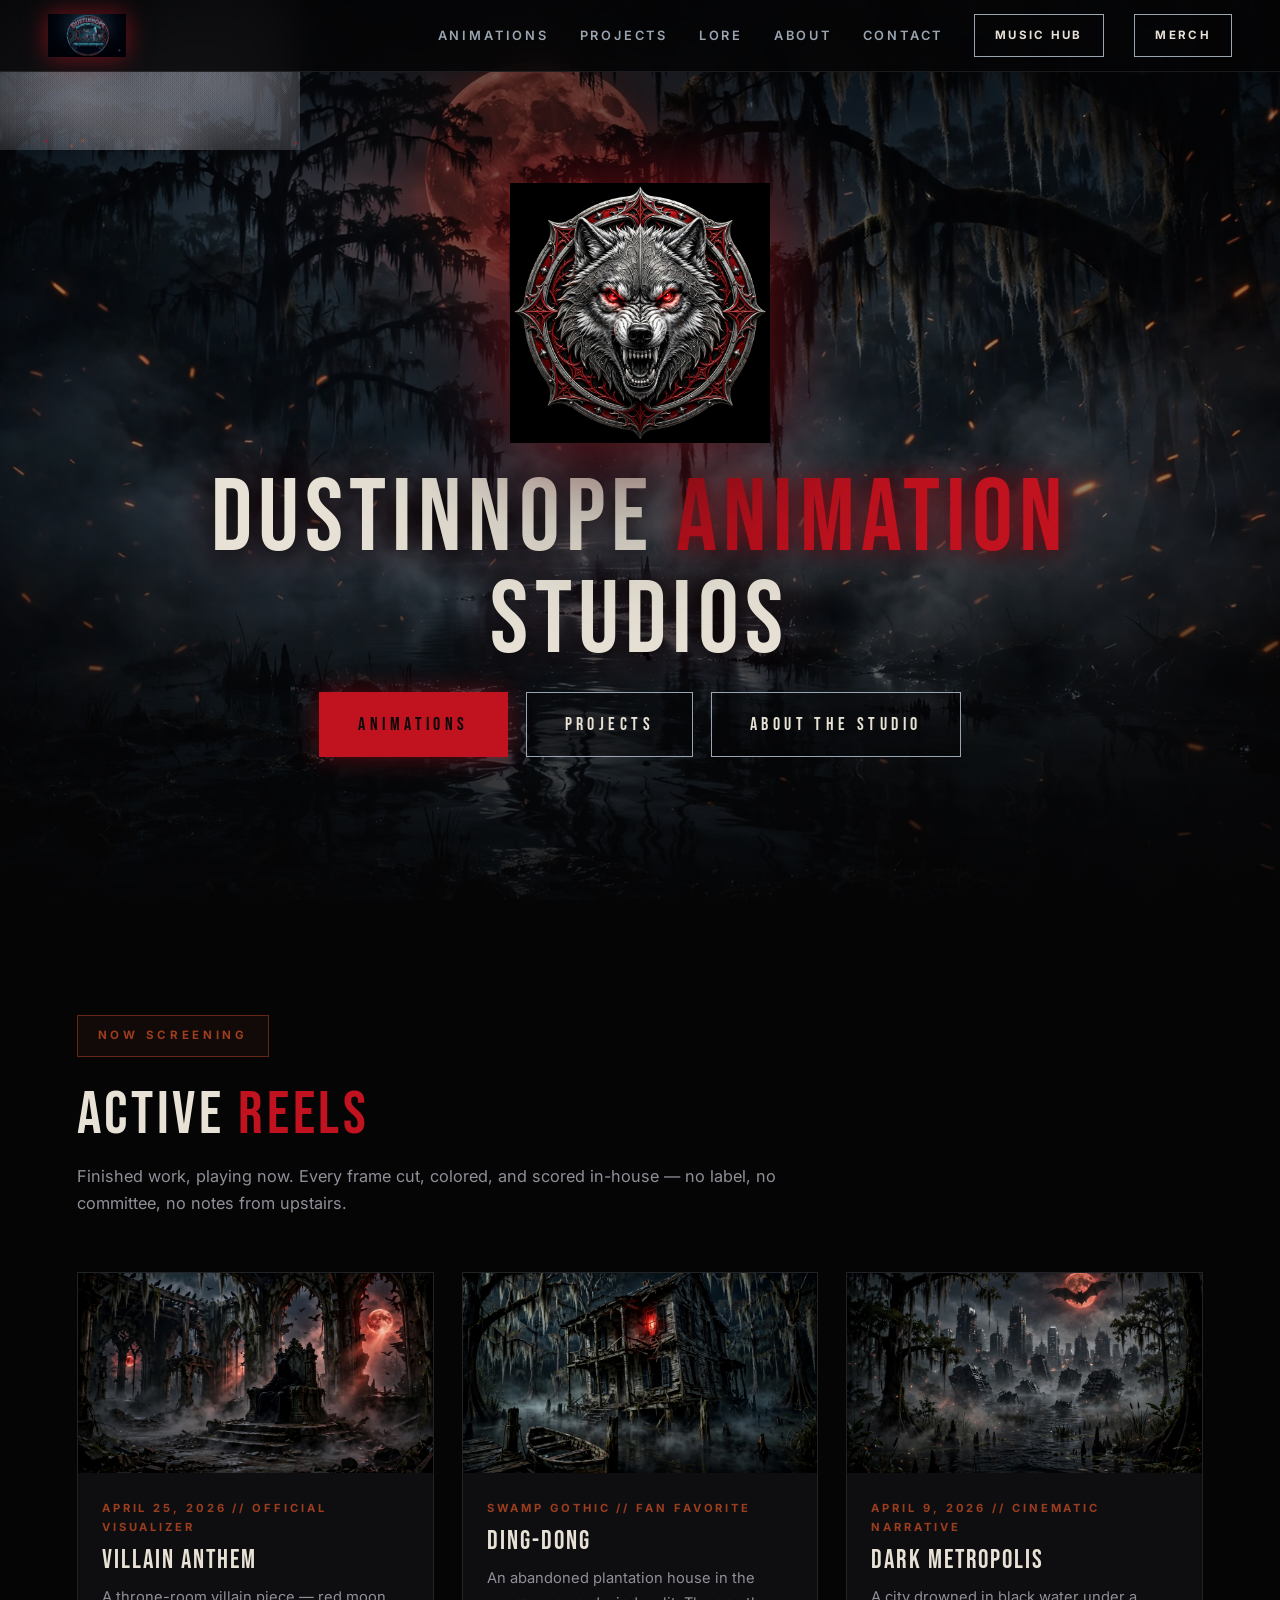
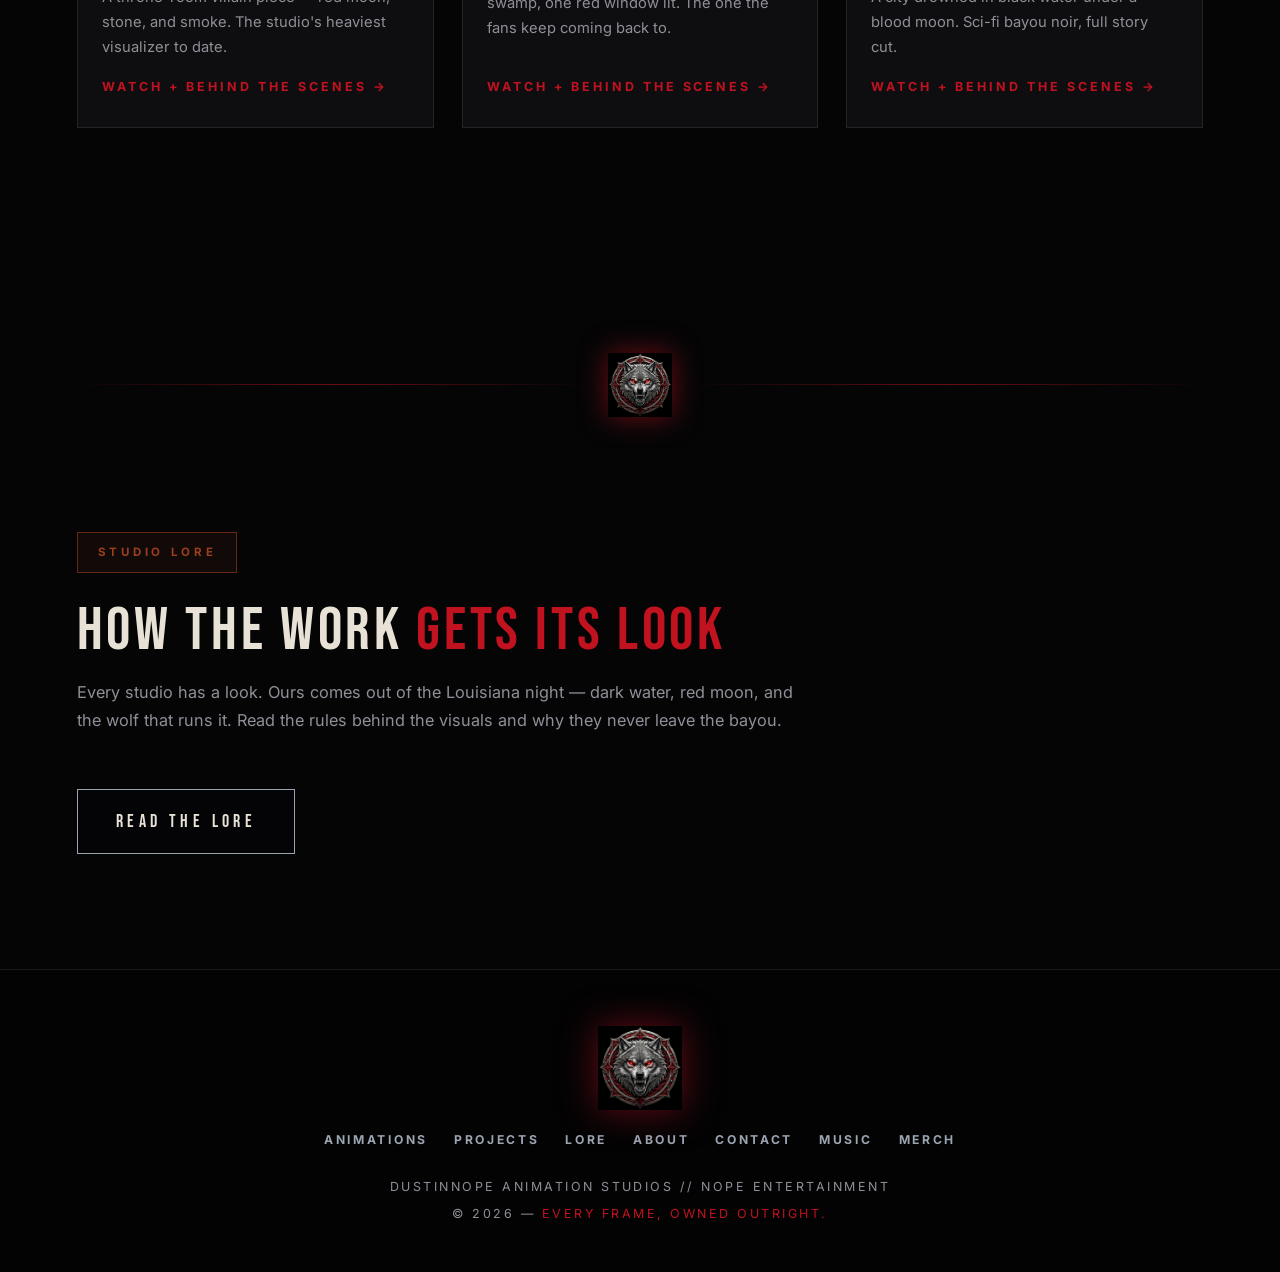
==== commit a58b36dc: "Swap in new official logo" ====
--- a/index.html
+++ b/index.html
@@ -3,634 +3,109 @@
 <head>
 <meta charset="UTF-8">
 <meta name="viewport" content="width=device-width, initial-scale=1.0">
-<title>DUSTINNOPE — Official Hub | Nope Entertainment</title>
-<meta name="description" content="The official production hub of Dustinnope — original music, independent animation, and unfiltered storytelling. Nope Entertainment.">
+<title>DUSTINNOPE ANIMATION STUDIOS</title>
+<meta name="description" content="Dustinnope Animation Studios. Independent animation, original music videos, and cinematic storytelling crafted without compromise.">
 <link rel="preconnect" href="https://fonts.googleapis.com">
 <link rel="preconnect" href="https://fonts.gstatic.com" crossorigin>
-<link href="https://fonts.googleapis.com/css2?family=Cinzel:wght@400;600;700;800;900&family=Space+Grotesk:wght@400;500;600;700&display=swap" rel="stylesheet">
-<style>
-/* ============ DUSTINNOPE OFFICIAL HUB — BRAND SYSTEM ============
-   PALETTE (STRICT): void blacks #040406 / #09090d, blood red #ff1a40 / #ff0033,
-   electric bayou cyan #00f0ff. NO purple. NO pink. NO pastel. NO violet.
-   ZERO rounded corners. Sharp edges only.
-================================================================ */
-*{margin:0;padding:0;box-sizing:border-box;border-radius:0 !important;}
-:root{
-  --void:#040406;
-  --void2:#09090d;
-  --red:#ff1a40;
-  --red-deep:#ff0033;
-  --cyan:#00f0ff;
-  --glass:rgba(16,16,24,0.75);
-  --line:rgba(255,255,255,0.08);
-  --txt:#e8e8ec;
-  --dim:#9a9aa5;
-}
-html{scroll-behavior:smooth;}
-body{
-  background:var(--void);
-  color:var(--txt);
-  font-family:'Space Grotesk',sans-serif;
-  overflow-x:hidden;
-}
-h1,h2,h3,.serif{font-family:'Cinzel',serif;}
-a{color:inherit;text-decoration:none;}
-img{display:block;max-width:100%;}
-section{scroll-margin-top:84px;position:relative;}
-::selection{background:var(--red);color:#000;}
-
-/* ================= SPLASH INTRO ================= */
-#intro{
-  position:fixed;inset:0;z-index:9999;background:#020204;
-  display:flex;align-items:center;justify-content:center;
-  transition:opacity .8s ease,filter .8s ease,transform .8s ease;
-}
-#intro.dissolve{opacity:0;filter:blur(14px);transform:scale(1.05);pointer-events:none;}
-.intro-stage{position:relative;width:100%;height:100%;}
-.intro-moon{
-  position:absolute;top:44%;left:50%;width:min(56vmin,440px);
-  transform:translate(-50%,-50%) scale(.6);opacity:0;
-  animation:moonIn 1.2s ease-out 1.6s forwards;
-  filter:drop-shadow(0 0 60px rgba(255,26,64,.35));
-}
-@keyframes moonIn{
-  to{transform:translate(-50%,-50%) scale(1);opacity:1;}
-}
-.intro-haze{
-  position:absolute;top:44%;left:50%;width:min(80vmin,640px);height:min(80vmin,640px);
-  transform:translate(-50%,-50%);opacity:0;pointer-events:none;
-  background:radial-gradient(circle,rgba(255,26,64,.22) 0%,rgba(255,26,64,.06) 45%,transparent 70%);
-  animation:hazeIn 1.2s ease-out 1.6s forwards;
-}
-@keyframes hazeIn{to{opacity:1;}}
-.intro-wolf-wrap{
-  position:absolute;top:44%;left:50%;
-  transform:translate(-50%,-50%) scale(1.06);opacity:0;
-  animation:wolfSlam .45s cubic-bezier(.2,1.4,.3,1) 2.05s forwards;
-  z-index:3;
-}
-.intro-wolf-wrap img{width:min(60vmin,470px);}
-.intro-wolf-flare{
-  position:absolute;top:50%;left:50%;width:min(74vmin,600px);height:min(74vmin,600px);
-  transform:translate(-50%,-50%);opacity:0;pointer-events:none;z-index:2;
-  background:radial-gradient(circle,rgba(255,26,64,.5) 0%,rgba(255,26,64,.12) 40%,transparent 68%);
-  animation:flareOut .9s ease-out 2.05s forwards;
-}
-@keyframes wolfSlam{
-  0%{opacity:0;transform:translate(-50%,-50%) scale(1.35);}
-  60%{opacity:1;transform:translate(-50%,-50%) scale(.98);}
-  100%{opacity:1;transform:translate(-50%,-50%) scale(1);}
-}
-@keyframes flareOut{0%{opacity:0;}30%{opacity:1;}100%{opacity:0;}}
-.intro-brand{
-  position:absolute;bottom:7%;left:50%;transform:translateX(-50%);
-  text-align:center;z-index:4;opacity:0;
-  animation:brandSnap .3s ease-out .7s forwards;
-}
-@keyframes brandSnap{
-  0%{opacity:0;transform:translateX(-50%) scale(1.25);}
-  100%{opacity:1;transform:translateX(-50%) scale(1);}
-}
-.intro-brand h1{
-  font-size:clamp(2rem,7vw,4.2rem);font-weight:900;letter-spacing:.14em;color:#fff;
-  text-shadow:0 0 18px var(--red),0 0 60px rgba(255,26,64,.8),0 0 120px rgba(255,0,51,.5);
-}
-.ekg{width:min(70vw,560px);height:90px;margin:0 auto;overflow:visible;}
-.ekg path{
-  fill:none;stroke:var(--red);stroke-width:3;
-  stroke-dasharray:1400;stroke-dashoffset:1400;
-  animation:ekgDraw 1.5s linear .1s forwards;
-  filter:drop-shadow(0 0 8px var(--red));
-}
-@keyframes ekgDraw{to{stroke-dashoffset:0;}}
-#skipIntro{
-  position:absolute;bottom:22px;right:22px;z-index:10;
-  background:transparent;border:1px solid var(--line);color:var(--dim);
-  font-family:'Space Grotesk',sans-serif;font-size:.75rem;letter-spacing:.25em;
-  padding:10px 18px;cursor:pointer;transition:all .25s;
-}
-#skipIntro:hover{border-color:var(--red);color:var(--red);box-shadow:0 0 16px rgba(255,26,64,.35);}
-
-/* ================= NAV ================= */
-nav{
-  position:fixed;top:0;left:0;right:0;z-index:900;height:72px;
-  display:flex;align-items:center;justify-content:space-between;
-  padding:0 clamp(16px,4vw,48px);
-  background:var(--glass);backdrop-filter:blur(16px);-webkit-backdrop-filter:blur(16px);
-  border-bottom:1px solid var(--line);
-}
-.nav-brand{display:flex;align-items:center;gap:12px;}
-.nav-brand img{height:42px;width:auto;object-fit:contain;filter:drop-shadow(0 0 10px rgba(255,26,64,.7));}
-.nav-brand span{font-family:'Cinzel',serif;font-weight:800;letter-spacing:.18em;font-size:1.05rem;color:#fff;text-shadow:0 0 14px rgba(255,26,64,.6);}
-.nav-links{display:flex;gap:clamp(10px,2.4vw,34px);list-style:none;}
-.nav-links a{
-  font-size:.78rem;letter-spacing:.28em;color:var(--dim);font-weight:600;
-  padding:8px 2px;position:relative;transition:color .25s;
-}
-.nav-links a::after{
-  content:"";position:absolute;left:0;bottom:2px;height:2px;width:0;background:var(--red);
-  box-shadow:0 0 10px var(--red);transition:width .3s;
-}
-.nav-links a:hover{color:#fff;}
-.nav-links a:hover::after{width:100%;}
-#navToggle{display:none;background:none;border:1px solid var(--line);color:#fff;font-size:1.3rem;padding:6px 12px;cursor:pointer;}
-.portal-btn{
-  font-family:'Space Grotesk',sans-serif;font-weight:700;font-size:.75rem;letter-spacing:.22em;
-  padding:13px 22px;white-space:nowrap;cursor:pointer;
-  background:rgba(255,26,64,.14);color:#fff;border:1px solid var(--red);
-  text-shadow:0 0 10px rgba(255,26,64,.8);
-  box-shadow:0 0 20px rgba(255,26,64,.55),inset 0 0 16px rgba(255,26,64,.18);
-  animation:portalPulse 2.2s ease-in-out infinite;transition:all .25s;
-}
-.portal-btn:hover{
-  background:var(--red-deep);border-color:var(--red);
-  box-shadow:0 0 42px rgba(255,26,64,.95),inset 0 0 22px rgba(255,255,255,.15);
-  transform:translateY(-2px);
-}
-@keyframes portalPulse{
-  0%,100%{box-shadow:0 0 16px rgba(255,26,64,.45),inset 0 0 14px rgba(255,26,64,.15);}
-  50%{box-shadow:0 0 34px rgba(255,26,64,.85),inset 0 0 20px rgba(255,26,64,.28);}
-}
-
-/* ================= HERO ================= */
-#hero{
-  min-height:100vh;display:flex;align-items:center;justify-content:center;text-align:center;
-  background:url('hero-bayou-wolf.png') no-repeat,var(--void);
-  background-size:cover;background-position:center;
-  padding:8rem 20px 80px;
-}
-#hero::before{
-  content:"";position:absolute;inset:0;
-  background:
-    linear-gradient(to bottom,rgba(4,4,6,.82) 0%,rgba(4,4,6,.35) 35%,rgba(4,4,6,.45) 65%,var(--void) 100%),
-    radial-gradient(ellipse at center,transparent 30%,rgba(4,4,6,.75) 100%);
-}
-.hero-inner{position:relative;z-index:2;max-width:1000px;}
-.hero-kicker{
-  font-size:.75rem;letter-spacing:.5em;color:var(--cyan);margin-bottom:22px;
-  text-shadow:0 0 12px rgba(0,240,255,.7);
-}
-.hero-inner h1{
-  font-size:clamp(2.6rem,9vw,6.5rem);font-weight:900;line-height:1.04;color:#fff;
-  letter-spacing:.04em;margin-bottom:24px;
-  text-shadow:0 0 30px rgba(255,26,64,.45),0 4px 24px rgba(0,0,0,.9);
-}
-.hero-inner h1 .blood{color:var(--red);text-shadow:0 0 24px var(--red),0 0 80px rgba(255,0,51,.6);}
-.hero-sub{
-  font-size:clamp(1rem,2.4vw,1.25rem);color:var(--dim);max-width:640px;margin:0 auto 42px;line-height:1.7;
-}
-.cta-row{display:flex;gap:18px;justify-content:center;flex-wrap:wrap;}
-.btn{
-  font-family:'Space Grotesk',sans-serif;font-weight:700;font-size:.82rem;letter-spacing:.24em;
-  padding:18px 38px;cursor:pointer;display:inline-block;transition:all .25s;border:1px solid transparent;
-}
-.btn-primary{background:rgba(15,15,22,.85);color:#fff;border:1px solid #ff1a40;box-shadow:0 0 15px rgba(255,26,64,.4);}
-.btn-primary:hover{background:rgba(22,22,32,.92);border-color:#ff1a40;box-shadow:0 0 32px rgba(255,26,64,.8),0 0 10px rgba(255,26,64,.55);transform:translateY(-2px);}
-.btn-outline{background:transparent;color:#fff;border-color:rgba(255,255,255,.35);}
-.btn-outline:hover{border-color:var(--cyan);color:var(--cyan);box-shadow:0 0 24px rgba(0,240,255,.35);transform:translateY(-2px);}
-
-/* ================= SECTION SCAFFOLD ================= */
-.section{padding:110px clamp(20px,6vw,90px);max-width:1280px;margin:0 auto;}
-.badge{
-  display:inline-block;font-size:.72rem;letter-spacing:.3em;font-weight:700;color:var(--cyan);
-  border:1px solid rgba(0,240,255,.4);padding:10px 20px;margin-bottom:26px;
-  text-shadow:0 0 10px rgba(0,240,255,.6);box-shadow:inset 0 0 18px rgba(0,240,255,.06);
-}
-.badge.red{color:var(--red);border-color:rgba(255,26,64,.5);text-shadow:0 0 10px rgba(255,26,64,.7);box-shadow:inset 0 0 18px rgba(255,26,64,.08);}
-.section h2{
-  font-size:clamp(1.9rem,5vw,3.4rem);font-weight:800;color:#fff;letter-spacing:.05em;margin-bottom:18px;line-height:1.15;
-}
-.section h2 .blood{color:var(--red);text-shadow:0 0 20px rgba(255,26,64,.6);}
-.section .lede{color:var(--dim);max-width:720px;line-height:1.8;font-size:1.02rem;margin-bottom:54px;}
-.reveal{opacity:0;transform:translateY(36px);transition:opacity .7s ease,transform .7s ease;}
-.reveal.in{opacity:1;transform:none;}
-
-/* ================= MUSIC ================= */
-.disc-grid{display:grid;grid-template-columns:repeat(3,1fr);gap:28px;}
-.disc-card{
-  background:var(--glass);backdrop-filter:blur(16px);-webkit-backdrop-filter:blur(16px);
-  border:1px solid var(--line);overflow:hidden;transition:transform .3s,border-color .3s,box-shadow .3s;
-}
-.disc-card:hover{transform:translateY(-8px);border-color:var(--red);box-shadow:0 0 34px rgba(255,26,64,.35);}
-.disc-card .cover{aspect-ratio:1/1;overflow:hidden;background:#000;}
-.disc-card .cover img{width:100%;height:100%;object-fit:cover;transition:transform .5s;}
-.disc-card:hover .cover img{transform:scale(1.05);}
-.disc-body{padding:26px 24px 28px;}
-.disc-body h3{font-size:1.35rem;letter-spacing:.08em;color:#fff;margin-bottom:6px;}
-.disc-body .tag{font-size:.7rem;letter-spacing:.3em;color:var(--cyan);margin-bottom:20px;}
-.platforms{display:grid;grid-template-columns:1fr 1fr;gap:10px;}
-.platform{
-  font-size:.72rem;letter-spacing:.18em;font-weight:600;text-align:center;
-  border:1px solid var(--line);color:var(--dim);padding:11px 6px;transition:all .25s;
-}
-.platform:hover{border-color:var(--red);color:#fff;box-shadow:0 0 14px rgba(255,26,64,.4);}
-
-/* ================= ANIMATION STUDIO ================= */
-#animation{background:linear-gradient(to bottom,var(--void),#07070c 50%,var(--void));}
-.proj-grid{display:grid;grid-template-columns:repeat(2,1fr);gap:28px;margin-bottom:48px;}
-.proj-card{
-  position:relative;background:#0a0a10;border:1px solid var(--line);
-  padding:38px 34px;overflow:hidden;transition:border-color .3s;
-}
-.proj-card::before{
-  content:"";position:absolute;inset:0;pointer-events:none;opacity:0;
-  background:repeating-linear-gradient(0deg,transparent 0 3px,rgba(0,240,255,.05) 3px 4px);
-  transition:opacity .3s;
-}
-.proj-card:hover{border-color:var(--cyan);}
-.proj-card:hover::before{opacity:1;animation:glitchShift .35s steps(2) infinite;}
-@keyframes glitchShift{0%{transform:translateX(0);}50%{transform:translateX(-4px);}100%{transform:translateX(3px);}}
-.proj-card h3{font-size:1.5rem;letter-spacing:.06em;color:#fff;margin-bottom:14px;position:relative;}
-.proj-thumb{border-radius:4px;overflow:hidden;margin-bottom:20px;border:1px solid rgba(255,255,255,.08);}
-.proj-thumb img{display:block;width:100%;height:auto;transition:transform .5s ease;}
-.proj-card:hover .proj-thumb img{transform:scale(1.04);}
-.proj-card:hover h3{text-shadow:2px 0 var(--red),-2px 0 var(--cyan);}
-.proj-status{
-  display:inline-block;font-size:.72rem;letter-spacing:.22em;font-weight:700;color:var(--cyan);
-  border:1px solid rgba(0,240,255,.35);padding:8px 14px;margin-bottom:18px;
-}
-.proj-card p{color:var(--dim);line-height:1.7;font-size:.95rem;}
-.notify-wrap{text-align:center;}
-.modal-veil{
-  position:fixed;inset:0;z-index:950;background:rgba(2,2,4,.8);backdrop-filter:blur(6px);
-  display:none;align-items:center;justify-content:center;padding:20px;
-}
-.modal-veil.open{display:flex;}
-.modal{
-  background:var(--glass);backdrop-filter:blur(16px);-webkit-backdrop-filter:blur(16px);
-  border:1px solid var(--red);box-shadow:0 0 50px rgba(255,26,64,.35);
-  padding:48px 44px;max-width:460px;width:100%;text-align:center;position:relative;
-}
-.modal h3{font-size:1.4rem;letter-spacing:.1em;margin-bottom:12px;color:#fff;}
-.modal p{color:var(--dim);font-size:.92rem;line-height:1.7;margin-bottom:26px;}
-.modal input{
-  width:100%;background:#0a0a10;border:1px solid var(--line);color:#fff;
-  font-family:'Space Grotesk',sans-serif;font-size:1rem;padding:15px;margin-bottom:18px;outline:none;
-}
-.modal input:focus{border-color:var(--red);box-shadow:0 0 14px rgba(255,26,64,.3);}
-.modal .btn{width:100%;}
-.modal-close{
-  position:absolute;top:12px;right:16px;background:none;border:none;color:var(--dim);
-  font-size:1.4rem;cursor:pointer;
-}
-.modal-close:hover{color:var(--red);}
-.confirm{display:none;}
-.confirm .big{font-size:3rem;margin-bottom:14px;color:var(--red);text-shadow:0 0 20px var(--red);}
-
-/* ================= ABOUT ================= */
-#about{background:linear-gradient(to bottom,var(--void),#07070c 60%,var(--void));text-align:center;}
-#about .lede{margin-left:auto;margin-right:auto;}
-.about-line{
-  font-family:'Cinzel',serif;font-size:clamp(1.4rem,4vw,2.4rem);font-weight:700;color:#fff;
-  letter-spacing:.06em;margin-bottom:52px;text-shadow:0 0 24px rgba(255,26,64,.35);
-}
-.about-line .blood{color:var(--red);}
-.power-badges{display:flex;gap:18px;justify-content:center;flex-wrap:wrap;}
-.power-badge{
-  border:1px solid var(--line);background:var(--glass);backdrop-filter:blur(16px);
-  padding:26px 34px;min-width:220px;transition:all .3s;
-}
-.power-badge:hover{border-color:var(--cyan);box-shadow:0 0 26px rgba(0,240,255,.25);}
-.power-badge .stat{font-family:'Cinzel',serif;font-size:1.7rem;font-weight:800;color:var(--red);text-shadow:0 0 14px rgba(255,26,64,.6);margin-bottom:8px;}
-.power-badge .lbl{font-size:.72rem;letter-spacing:.24em;color:var(--dim);}
-
-/* ================= CONTACT ================= */
-#contact{text-align:center;}
-#contact .lede{margin-left:auto;margin-right:auto;}
-.social-row{display:flex;gap:16px;justify-content:center;flex-wrap:wrap;}
-.social-btn{
-  font-size:.78rem;letter-spacing:.28em;font-weight:700;color:#fff;
-  border:1px solid rgba(255,255,255,.3);padding:16px 34px;transition:all .25s;
-}
-.social-btn:hover{border-color:var(--red);box-shadow:0 0 22px rgba(255,26,64,.45);transform:translateY(-2px);}
-.social-btn.disabled{color:#55555f;border-color:rgba(255,255,255,.12);cursor:not-allowed;}
-.social-btn.disabled:hover{transform:none;box-shadow:none;border-color:rgba(255,255,255,.12);}
-
-/* ================= FOOTER ================= */
-footer{
-  border-top:1px solid var(--line);padding:44px clamp(20px,6vw,90px);
-  display:flex;justify-content:space-between;align-items:center;gap:20px;flex-wrap:wrap;
-  background:#020204;
-}
-footer .copy{font-size:.75rem;letter-spacing:.2em;color:var(--dim);}
-footer .flinks{display:flex;gap:22px;}
-footer .flinks a{font-size:.72rem;letter-spacing:.24em;color:var(--dim);transition:color .25s;}
-footer .flinks a:hover{color:var(--red);}
-
-/* ================= RESPONSIVE ================= */
-@media(max-width:960px){
-  .disc-grid{grid-template-columns:1fr;max-width:520px;margin:0 auto;}
-  .proj-grid{grid-template-columns:1fr;}
-}
-@media(max-width:768px){
-  nav{flex-wrap:wrap;height:auto;min-height:64px;padding:10px clamp(12px,4vw,20px);row-gap:8px;}
-  #navToggle{display:block;}
-  .nav-brand span{font-size:.9rem;}
-  .nav-brand img{height:34px;width:auto;}
-  .nav-links{
-    display:none;position:absolute;top:100%;left:0;right:0;flex-direction:column;
-    background:rgba(4,4,6,.97);border-bottom:1px solid var(--line);padding:10px 24px 22px;gap:4px;
-  }
-  .nav-links.open{display:flex;}
-  .nav-links a{display:block;padding:12px 4px;font-size:.85rem;}
-  .portal-btn{font-size:.58rem;padding:9px 12px;letter-spacing:.1em;max-width:100%;flex:0 1 auto;}
-}
-@media(max-width:760px){
-  .section{padding:80px 20px;}
-  .modal{padding:38px 26px;}
-  footer{justify-content:center;text-align:center;}
-}
-</style>
+<link href="https://fonts.googleapis.com/css2?family=Bebas+Neue&family=Inter:wght@400;500;600;700&display=swap" rel="stylesheet">
+<link rel="stylesheet" href="style.css">
 </head>
 <body>
 
-<!-- ================= SPLASH INTRO ================= -->
-<div id="intro" aria-hidden="true">
-  <div class="intro-stage">
-    <div class="intro-haze"></div>
-    <img class="intro-moon" src="intro-moon.png" alt="">
-    <div class="intro-wolf-flare"></div>
-    <div class="intro-wolf-wrap"><img src="wolf-emblem.webp" alt=""></div>
-    <div class="intro-brand">
-      <svg class="ekg" viewBox="0 0 600 90" preserveAspectRatio="xMidYMid meet">
-        <path d="M0,45 H150 L168,45 L182,12 L200,78 L214,30 L226,45 H310 L326,45 L342,6 L362,84 L378,28 L392,45 H470 L486,45 L500,18 L516,72 L530,38 L542,45 H600"/>
-      </svg>
-      <h1>DUSTINNOPE</h1>
-    </div>
-    <button id="skipIntro">SKIP INTRO</button>
-  </div>
-</div>
-
-<!-- ================= NAV ================= -->
-<nav>
-  <a class="nav-brand" href="#hero">
-    <img src="assets/dustinnope-logo.png" alt="Dustinnope logo">
+<header>
+  <a class="brand" href="index.html">
+    <img src="assets/studio-logo.png" alt="Dustinnope Animation Studios logo">
   </a>
-  <button id="navToggle" aria-label="Menu">&#9776;</button>
-  <ul class="nav-links" id="navLinks">
-    <li><a href="#music">[ MUSIC ]</a></li>
-    <li><a href="#store">[ STORE ]</a></li>
-    <li><a href="#animation">[ ANIMATION ]</a></li>
-    <li><a href="#about">[ ABOUT ]</a></li>
-    <li><a href="#contact">[ CONTACT ]</a></li>
-  </ul>
-  <a class="portal-btn" href="https://animation.dustinnope.com">[ ENTER ANIMATION STUDIOS &#10142; ]</a>
-</nav>
+  <button class="nav-toggle" id="navToggle" aria-label="Menu">&#9776;</button>
+  <nav class="main-nav" id="mainNav">
+    <a class="nav-link" href="animations.html">ANIMATIONS</a>
+    <a class="nav-link" href="projects.html">PROJECTS</a>
+    <a class="nav-link" href="lore.html">LORE</a>
+    <a class="nav-link" href="about.html">ABOUT</a>
+    <a class="nav-link" href="contact.html">CONTACT</a>
+    <a class="hub-btn" href="https://dustinnope.com" target="_blank" rel="noopener">MUSIC HUB</a>
+    <a class="hub-btn" href="https://shop.dustinnope.com" target="_blank" rel="noopener">MERCH</a>
+  </nav>
+</header>
 
 <!-- ================= HERO ================= -->
 <section id="hero">
+  <div class="hero-bg"></div>
+  <canvas id="fog-canvas"></canvas>
   <div class="hero-inner">
-    <div class="hero-kicker">NOPE ENTERTAINMENT // OFFICIAL HUB</div>
-    <h1>RAW SOUND.<br><span class="blood">RELENTLESS</span> ART.</h1>
-    <p class="hero-sub">Central production hub for original music, independent animation, and unfiltered storytelling.</p>
-    <div class="cta-row">
-      <a class="btn btn-primary" href="#music">[ EXPLORE DISCOGRAPHY ]</a>
-      <a class="btn btn-outline" href="#animation">[ STUDIO REELS ]</a>
+    <img class="hero-emblem" src="assets/wolf-emblem.webp" alt="Dustinnope Animation Studios wolf emblem">
+    <h1>DUSTINNOPE <span class="red">ANIMATION</span> STUDIOS</h1>
+    <div class="hero-btns">
+      <a class="btn btn-red" href="animations.html">ANIMATIONS</a>
+      <a class="btn btn-ghost" href="projects.html">PROJECTS</a>
+      <a class="btn btn-ghost" href="about.html">ABOUT THE STUDIO</a>
     </div>
   </div>
 </section>
 
-<!-- ================= MUSIC ================= -->
-<section id="music" class="section">
-  <div class="reveal">
-    <span class="badge red">[ DISCOGRAPHY ]</span>
-    <h2>THE <span class="blood">OUTLAW</span> LEDGER</h2>
-    <p class="lede">Every record cut independent. Every master owned outright. Stream the catalog on your platform of choice.</p>
-  </div>
-  <div class="disc-grid">
-    <article class="disc-card reveal">
-      <div class="cover"><img src="god-mode-cover.jpg" alt="God Mode album cover"></div>
-      <div class="disc-body">
-        <h3>GOD MODE</h3>
-        <div class="tag">STUDIO ALBUM</div>
-        <div class="platforms">
-          <a class="platform" href="https://open.spotify.com/search/dustinnope" target="_blank" rel="noopener">SPOTIFY</a>
-          <a class="platform" href="https://music.apple.com/us/search?term=dustinnope" target="_blank" rel="noopener">APPLE MUSIC</a>
-          <a class="platform" href="https://www.qobuz.com/us-en/album/god-mode-dustinnope/iyq73c0pptarb" target="_blank" rel="noopener">QOBUZ</a>
-          <a class="platform" href="https://listen.tidal.com/search?q=dustinnope" target="_blank" rel="noopener">TIDAL</a>
-          <a class="platform" href="https://www.deezer.com/search/dustinnope" target="_blank" rel="noopener">DEEZER</a>
-          <a class="platform" href="https://www.pandora.com/search/dustinnope/all" target="_blank" rel="noopener">PANDORA</a>
-        </div>
+<!-- ================= ACTIVE REELS ================= -->
+<section class="section" id="reels">
+  <span class="kicker reveal">NOW SCREENING</span>
+  <h2 class="reveal">ACTIVE <span class="red">REELS</span></h2>
+  <p class="lede reveal">Finished work, playing now. Every frame cut, colored, and scored in-house — no label, no committee, no notes from upstairs.</p>
+  <div class="card-grid">
+    <article class="card reveal">
+      <div class="card-thumb"><img src="assets/concept-villain-anthem.webp" alt="Villain Anthem concept art" loading="lazy"></div>
+      <div class="card-body">
+        <p class="card-meta">APRIL 25, 2026 // OFFICIAL VISUALIZER</p>
+        <h3 class="card-title">VILLAIN ANTHEM</h3>
+        <p class="card-desc">A throne-room villain piece — red moon, stone, and smoke. The studio's heaviest visualizer to date.</p>
+        <a class="card-link" href="project/villain-anthem.html">WATCH + BEHIND THE SCENES &#8594;</a>
       </div>
     </article>
-    <article class="disc-card reveal">
-      <div class="cover"><img src="1984-cover.jpg" alt="1984 album cover"></div>
-      <div class="disc-body">
-        <h3>1984</h3>
-        <div class="tag">STUDIO ALBUM</div>
-        <div class="platforms">
-          <a class="platform" href="https://open.spotify.com/search/dustinnope" target="_blank" rel="noopener">SPOTIFY</a>
-          <a class="platform" href="https://music.apple.com/us/search?term=dustinnope" target="_blank" rel="noopener">APPLE MUSIC</a>
-          <a class="platform" href="https://www.qobuz.com/us-en/album/1984-dustinnope/g61v22gkpmlfb" target="_blank" rel="noopener">QOBUZ</a>
-          <a class="platform" href="https://listen.tidal.com/search?q=dustinnope" target="_blank" rel="noopener">TIDAL</a>
-          <a class="platform" href="https://www.deezer.com/search/dustinnope" target="_blank" rel="noopener">DEEZER</a>
-          <a class="platform" href="https://www.pandora.com/search/dustinnope/all" target="_blank" rel="noopener">PANDORA</a>
-        </div>
+    <article class="card reveal">
+      <div class="card-thumb"><img src="assets/concept-ding-dong.webp" alt="DING-DONG concept art" loading="lazy"></div>
+      <div class="card-body">
+        <p class="card-meta">SWAMP GOTHIC // FAN FAVORITE</p>
+        <h3 class="card-title">DING-DONG</h3>
+        <p class="card-desc">An abandoned plantation house in the swamp, one red window lit. The one the fans keep coming back to.</p>
+        <a class="card-link" href="project/ding-dong.html">WATCH + BEHIND THE SCENES &#8594;</a>
       </div>
     </article>
-    <article class="disc-card reveal">
-      <div class="cover"><img src="november-17th-cover.jpg" alt="November 17th album cover"></div>
-      <div class="disc-body">
-        <h3>NOVEMBER 17TH</h3>
-        <div class="tag">STUDIO ALBUM</div>
-        <div class="platforms">
-          <a class="platform" href="https://open.spotify.com/search/dustinnope" target="_blank" rel="noopener">SPOTIFY</a>
-          <a class="platform" href="https://music.apple.com/us/search?term=dustinnope" target="_blank" rel="noopener">APPLE MUSIC</a>
-          <a class="platform" href="https://www.qobuz.com/us-en/interpreter/dustinnope/23243368" target="_blank" rel="noopener">QOBUZ</a>
-          <a class="platform" href="https://listen.tidal.com/search?q=dustinnope" target="_blank" rel="noopener">TIDAL</a>
-          <a class="platform" href="https://www.deezer.com/search/dustinnope" target="_blank" rel="noopener">DEEZER</a>
-          <a class="platform" href="https://www.pandora.com/search/dustinnope/all" target="_blank" rel="noopener">PANDORA</a>
-        </div>
+    <article class="card reveal">
+      <div class="card-thumb"><img src="assets/concept-dark-metropolis.webp" alt="Dark Metropolis concept art" loading="lazy"></div>
+      <div class="card-body">
+        <p class="card-meta">APRIL 9, 2026 // CINEMATIC NARRATIVE</p>
+        <h3 class="card-title">DARK METROPOLIS</h3>
+        <p class="card-desc">A city drowned in black water under a blood moon. Sci-fi bayou noir, full story cut.</p>
+        <a class="card-link" href="project/dark-metropolis.html">WATCH + BEHIND THE SCENES &#8594;</a>
       </div>
     </article>
   </div>
-</section>
-
-<!-- ================= NOPE STORE ================= -->
-<section id="store" class="section">
-  <div class="reveal">
-    <span class="badge cyan">[ NOPE STORE ]</span>
-    <h2>WEAR THE <span class="blood">PACK.</span></h2>
-    <p class="lede">Official Dustinnope merch — designed in the bayou, shipped worldwide. The new store HQ is live — fresh drops landing now.</p>
-  </div>
-  <div class="proj-grid">
-    <article class="proj-card reveal">
-      <div class="proj-thumb"><img src="shoe-slipon-night-swamp.webp" alt="Dustinnope Night Swamp Slip-Ons" loading="lazy"></div>
-      <h3>NIGHT SWAMP SLIP-ONS</h3>
-      <p class="proj-status">$69.99 — Sizes 5–13</p>
-      <div class="platforms">
-        <a class="platform" href="https://shop.dustinnope.com" target="_blank" rel="noopener">SHOP NOW</a>
-      </div>
-    </article>
-    <article class="proj-card reveal">
-      <div class="proj-thumb"><img src="shoe-laceup-night-swamp.webp" alt="Dustinnope Night Swamp Sneakers" loading="lazy"></div>
-      <h3>NIGHT SWAMP SNEAKERS</h3>
-      <p class="proj-status">$69.99 — Sizes 5–13</p>
-      <div class="platforms">
-        <a class="platform" href="https://shop.dustinnope.com" target="_blank" rel="noopener">SHOP NOW</a>
-      </div>
-    </article>
-  </div>
-  <div class="reveal" style="text-align:center;margin-top:2.5rem">
-    <a class="btn btn-primary" href="https://shop.dustinnope.com" target="_blank" rel="noopener">[ ENTER THE FULL STORE ]</a>
+  <div style="margin-top:44px;" class="reveal">
+    <a class="btn btn-ghost" href="animations.html">ALL ANIMATIONS</a>
   </div>
 </section>
 
-<!-- ================= ANIMATION STUDIO ================= -->
-<section id="animation" class="section">
-  <div class="reveal">
-    <span class="badge">[ IN PRODUCTION // RENDERING PIPELINE ACTIVE ]</span>
-    <h2>BORN IN THE BAYOU.<br><span class="blood">FORGED IN THE VOID.</span></h2>
-    <p class="lede">Independent animation, original music videos, and cinematic storytelling crafted without compromise. Explore active studio reels, recent drops, and ongoing projects straight out of the vault.</p>
-  </div>
-  <div class="proj-grid">
-    <article class="proj-card reveal">
-      <h3>BEG FOR IT TO STOP</h3>
-      <span class="proj-status">STORYBOARD LOCKED // IN FINAL ANIMATION</span>
-      <p>Full-sequence animation in progress. Frames rendering through the Nope Entertainment pipeline — nothing leaves the vault until it bleeds right.</p>
-    </article>
-    <article class="proj-card reveal">
-      <h3>IN THE NAME OF THE ZONE</h3>
-      <span class="proj-status">VISUAL SEQUENCING &amp; SOUND DESIGN</span>
-      <p>The visuals are locked in and sound design is underway. Southern Gothic sci-fi built frame by frame, mixed to hit like a sermon and a siren.</p>
-    </article>
-  </div>
-  <div class="notify-wrap reveal">
-    <button class="btn btn-primary" id="notifyBtn">[ NOTIFY ON DROP ]</button>
-  </div>
+<div class="wolf-divider"><img src="assets/wolf-emblem.webp" alt=""></div>
+
+<!-- ================= STUDIO LORE ================= -->
+<section class="section" id="lore-tease">
+  <span class="kicker reveal">STUDIO LORE</span>
+  <h2 class="reveal">HOW THE WORK <span class="red">GETS ITS LOOK</span></h2>
+  <p class="lede reveal">Every studio has a look. Ours comes out of the Louisiana night — dark water, red moon, and the wolf that runs it. Read the rules behind the visuals and why they never leave the bayou.</p>
+  <div class="reveal"><a class="btn btn-ghost" href="lore.html">READ THE LORE</a></div>
 </section>
 
-<div class="modal-veil" id="notifyVeil">
-  <div class="modal" role="dialog" aria-modal="true" aria-label="Notify on drop">
-    <button class="modal-close" id="modalClose" aria-label="Close">&times;</button>
-    <div class="form-view" id="notifyForm">
-      <h3>GET THE DROP FIRST</h3>
-      <p>Reels go live without warning. Leave your email and the transmission hits your inbox the second a project drops.</p>
-      <form id="notifyFormEl">
-        <input type="email" id="notifyEmail" placeholder="your@email.com" required>
-        <button type="submit" class="btn btn-primary">[ LOCK ME IN ]</button>
-      </form>
-    </div>
-    <div class="confirm" id="notifyConfirm">
-      <div class="big">&#10003;</div>
-      <h3>TRANSMISSION LOCKED</h3>
-      <p>You're on the list. When the reels drop, you'll hear it here first.</p>
-    </div>
-  </div>
-</div>
-
-<!-- ================= ABOUT ================= -->
-<section id="about" class="section">
-  <div class="reveal">
-    <span class="badge red">[ THE OPERATOR ]</span>
-    <p class="about-line">Every master, every frame, <span class="blood">owned outright.</span></p>
-    <div class="power-badges">
-      <div class="power-badge">
-        <div class="stat">GOLD</div>
-        <div class="lbl">YOUTUBE GOLD CREATOR AWARD</div>
-      </div>
-      <div class="power-badge">
-        <div class="stat">NOMINEE</div>
-        <div class="lbl">TIKTOK RISING STAR</div>
-      </div>
-      <div class="power-badge">
-        <div class="stat">2M+</div>
-        <div class="lbl">LIFETIME STREAMS</div>
-      </div>
-      <div class="power-badge">
-        <div class="stat">100%</div>
-        <div class="lbl">INDEPENDENT</div>
-      </div>
-    </div>
-  </div>
-</section>
-
-<!-- ================= CONTACT ================= -->
-<section id="contact" class="section">
-  <div class="reveal">
-    <span class="badge red">[ CONTACT ]</span>
-    <h2>FOLLOW THE <span class="blood">OUTLAW</span> EMPIRE</h2>
-    <p class="lede">Join the pack. Stay in the bayou. Every transmission runs through these channels.</p>
-    <div class="social-row">
-      <a class="social-btn" href="https://www.instagram.com/dustinnopemusic/" target="_blank" rel="noopener">INSTAGRAM</a>
-      <!-- TODO: official Facebook page URL -->
-      <span class="social-btn disabled" title="Coming soon">FACEBOOK</span>
-    </div>
-  </div>
-</section>
-
-<!-- ================= FOOTER ================= -->
 <footer>
-  <div class="copy">&copy; 2026 DUSTINNOPE | NOPE ENTERTAINMENT. ALL RIGHTS RESERVED.</div>
-  <div class="flinks">
-    <a href="https://www.instagram.com/dustinnopemusic/" target="_blank" rel="noopener">INSTAGRAM</a>
-    <!-- TODO: official Facebook page URL -->
-    <a href="#contact" title="Coming soon">FACEBOOK</a>
-  </div>
+  <img class="foot-emblem" src="assets/wolf-emblem.webp" alt="Dustinnope wolf emblem">
+  <nav class="foot-nav">
+    <a href="animations.html">ANIMATIONS</a>
+    <a href="projects.html">PROJECTS</a>
+    <a href="lore.html">LORE</a>
+    <a href="about.html">ABOUT</a>
+    <a href="contact.html">CONTACT</a>
+    <a href="https://dustinnope.com" target="_blank" rel="noopener">MUSIC</a>
+    <a href="https://shop.dustinnope.com" target="_blank" rel="noopener">MERCH</a>
+  </nav>
+  <p>DUSTINNOPE ANIMATION STUDIOS // NOPE ENTERTAINMENT<br>&copy; <span class="js-year">2026</span> — <span class="red">EVERY FRAME, OWNED OUTRIGHT.</span></p>
 </footer>
 
-<script>
-/* ---------- SPLASH INTRO TIMELINE ---------- */
-(function(){
-  var intro = document.getElementById('intro');
-  var KEY = 'dn_intro_seen';
-  function finish(){
-    try{ sessionStorage.setItem(KEY,'1'); }catch(e){}
-    if(intro && intro.parentNode){ intro.parentNode.removeChild(intro); }
-  }
-  if(!intro) return;
-  try{
-    if(sessionStorage.getItem(KEY)){ finish(); return; }
-  }catch(e){}
-  document.getElementById('skipIntro').addEventListener('click', finish);
-  /* Beat 5: dissolve at 4.6s, remove at 5.4s */
-  setTimeout(function(){ intro.classList.add('dissolve'); }, 4600);
-  setTimeout(finish, 5450);
-})();
-
-/* ---------- NAV TOGGLE ---------- */
-(function(){
-  var t = document.getElementById('navToggle');
-  var l = document.getElementById('navLinks');
-  t.addEventListener('click', function(){ l.classList.toggle('open'); });
-  l.addEventListener('click', function(e){
-    if(e.target.tagName === 'A'){ l.classList.remove('open'); }
-  });
-})();
-
-/* ---------- SCROLL REVEAL ---------- */
-(function(){
-  var els = document.querySelectorAll('.reveal');
-  if(!('IntersectionObserver' in window)){ els.forEach(function(e){e.classList.add('in');}); return; }
-  var io = new IntersectionObserver(function(entries){
-    entries.forEach(function(en){
-      if(en.isIntersecting){ en.target.classList.add('in'); io.unobserve(en.target); }
-    });
-  }, {threshold:.12});
-  els.forEach(function(e){ io.observe(e); });
-})();
-
-/* ---------- NOTIFY MODAL ---------- */
-(function(){
-  var veil = document.getElementById('notifyVeil');
-  var form = document.getElementById('notifyForm');
-  var confirm = document.getElementById('notifyConfirm');
-  document.getElementById('notifyBtn').addEventListener('click', function(){
-    form.style.display = 'block'; confirm.style.display = 'none';
-    veil.classList.add('open');
-  });
-  document.getElementById('modalClose').addEventListener('click', function(){
-    veil.classList.remove('open');
-  });
-  veil.addEventListener('click', function(e){
-    if(e.target === veil){ veil.classList.remove('open'); }
-  });
-  document.getElementById('notifyFormEl').addEventListener('submit', function(e){
-    e.preventDefault();
-    form.style.display = 'none';
-    confirm.style.display = 'block';
-  });
-})();
-</script>
+<script src="script.js"></script>
 </body>
 </html>
--- a/style.css
+++ b/style.css
@@ -0,0 +1,235 @@
+/* ============ DUSTINNOPE ANIMATION STUDIOS — TRAP-NOIR SYSTEM ============
+   PALETTE: black #050506, charcoal #0e0e10, gunmetal #1a1d22,
+   blood-red #c1121f, rust #9c3d1e, steel #9aa5b1, bone #e8e2d6.
+   NO purple. NO pink. NO pastel. NO rounded cartoon shapes.
+================================================================ */
+*{margin:0;padding:0;box-sizing:border-box;border-radius:0 !important;}
+:root{
+  --void:#050506;
+  --charcoal:#0e0e10;
+  --gunmetal:#1a1d22;
+  --blood:#c1121f;
+  --blood-dim:rgba(193,18,31,.55);
+  --rust:#9c3d1e;
+  --steel:#9aa5b1;
+  --bone:#e8e2d6;
+  --dim:#8f8f98;
+  --line:rgba(154,165,177,.14);
+}
+html{scroll-behavior:smooth;}
+body{
+  background:var(--void);
+  color:var(--bone);
+  font-family:'Inter',system-ui,-apple-system,'Segoe UI',sans-serif;
+  overflow-x:hidden;
+  line-height:1.7;
+}
+h1,h2,h3,.condensed{font-family:'Bebas Neue','Oswald',Impact,sans-serif;font-weight:400;letter-spacing:.06em;}
+a{color:inherit;text-decoration:none;}
+img{max-width:100%;display:block;}
+::selection{background:var(--blood);color:#000;}
+::-webkit-scrollbar{width:10px;background:#000;}
+::-webkit-scrollbar-thumb{background:linear-gradient(var(--blood),var(--rust));}
+
+/* ---------- HEADER ---------- */
+header{
+  position:fixed;top:0;left:0;right:0;z-index:900;height:72px;
+  display:flex;align-items:center;justify-content:space-between;
+  padding:0 clamp(16px,4vw,48px);
+  background:rgba(5,5,6,.88);backdrop-filter:blur(14px);-webkit-backdrop-filter:blur(14px);
+  border-bottom:1px solid var(--line);
+}
+.brand{display:flex;align-items:center;gap:12px;}
+.brand img{height:44px;width:auto;object-fit:contain;filter:drop-shadow(0 0 12px rgba(193,18,31,.6));}
+.brand .brand-text{font-family:'Bebas Neue',Impact,sans-serif;font-size:1.25rem;letter-spacing:.14em;color:var(--bone);}
+.brand .brand-text .red{color:var(--blood);}
+nav.main-nav{display:flex;align-items:center;gap:clamp(14px,2.4vw,34px);}
+nav.main-nav a.nav-link{
+  font-size:.8rem;font-weight:600;letter-spacing:.22em;color:var(--steel);
+  transition:color .2s;white-space:nowrap;
+}
+nav.main-nav a.nav-link:hover,nav.main-nav a.nav-link.active{color:var(--blood);}
+.hub-btn{
+  font-size:.72rem;font-weight:700;letter-spacing:.2em;color:var(--bone);
+  border:1px solid var(--steel);padding:11px 20px;white-space:nowrap;transition:all .25s;
+}
+.hub-btn:hover{border-color:var(--blood);color:var(--blood);box-shadow:0 0 18px rgba(193,18,31,.4);}
+.nav-toggle{display:none;background:none;border:1px solid var(--steel);color:var(--bone);
+  font-size:1.3rem;padding:8px 12px;cursor:pointer;line-height:1;}
+
+/* ---------- HERO ---------- */
+#hero{
+  min-height:100vh;min-height:100svh;position:relative;
+  display:flex;align-items:center;justify-content:center;text-align:center;
+  padding:120px 20px 80px;overflow:hidden;
+}
+.hero-bg{
+  position:absolute;inset:0;background:url('assets/hero-bg.webp') center/cover no-repeat;
+  z-index:0;
+}
+.hero-bg::after{
+  content:"";position:absolute;inset:0;
+  background:linear-gradient(180deg,rgba(5,5,6,.55) 0%,rgba(5,5,6,.35) 45%,rgba(5,5,6,.92) 100%);
+}
+#fog-canvas{position:absolute;inset:0;z-index:1;pointer-events:none;}
+.hero-inner{position:relative;z-index:2;max-width:980px;}
+.hero-emblem{width:min(38vmin,260px);margin:0 auto 26px;
+  filter:drop-shadow(0 0 40px rgba(193,18,31,.55)) drop-shadow(0 0 90px rgba(0,0,0,.9));}
+.hero-inner h1{
+  font-size:clamp(2.8rem,9vw,6.4rem);line-height:1;color:var(--bone);
+  text-shadow:0 4px 30px rgba(0,0,0,.95),0 0 60px rgba(193,18,31,.25);
+  margin-bottom:18px;
+}
+.hero-inner h1 .red{color:var(--blood);text-shadow:0 0 26px rgba(193,18,31,.7),0 4px 26px rgba(0,0,0,.9);}
+.tagline{
+  font-family:'Bebas Neue',Impact,sans-serif;font-size:clamp(1.15rem,3.4vw,1.7rem);
+  letter-spacing:.28em;color:var(--steel);margin-bottom:44px;
+  text-shadow:0 2px 14px rgba(0,0,0,.9);
+}
+.hero-btns{display:flex;gap:18px;justify-content:center;flex-wrap:wrap;}
+
+/* ---------- BUTTONS ---------- */
+.btn{
+  display:inline-block;font-family:'Bebas Neue',Impact,sans-serif;font-size:1.15rem;letter-spacing:.24em;
+  padding:16px 38px;cursor:pointer;transition:all .25s;border:1px solid transparent;
+}
+.btn-red{background:var(--blood);color:#0a0a0a;border-color:var(--blood);
+  box-shadow:0 0 26px rgba(193,18,31,.45);}
+.btn-red:hover{background:#e01424;box-shadow:0 0 44px rgba(193,18,31,.8);transform:translateY(-2px);}
+.btn-ghost{background:rgba(5,5,6,.5);color:var(--bone);border-color:var(--steel);}
+.btn-ghost:hover{border-color:var(--blood);color:var(--blood);box-shadow:0 0 22px rgba(193,18,31,.35);transform:translateY(-2px);}
+
+/* ---------- SECTION SCAFFOLD ---------- */
+.section{padding:clamp(70px,9vw,120px) clamp(20px,6vw,90px);max-width:1300px;margin:0 auto;position:relative;}
+.kicker{
+  display:inline-block;font-size:.72rem;letter-spacing:.32em;font-weight:700;color:var(--rust);
+  border:1px solid rgba(156,61,30,.6);padding:10px 20px;margin-bottom:26px;background:rgba(156,61,30,.08);
+}
+.section h2{font-size:clamp(2.2rem,5.6vw,3.8rem);color:var(--bone);margin-bottom:16px;line-height:1.05;}
+.section h2 .red{color:var(--blood);}
+.section .lede{color:var(--dim);max-width:720px;font-size:1.02rem;margin-bottom:54px;}
+.reveal{opacity:0;transform:translateY(34px);transition:opacity .7s ease,transform .7s ease;}
+.reveal.in{opacity:1;transform:none;}
+
+/* wolf divider */
+.wolf-divider{display:flex;align-items:center;gap:22px;margin:0 auto;max-width:1300px;
+  padding:0 clamp(20px,6vw,90px);}
+.wolf-divider::before,.wolf-divider::after{content:"";flex:1;height:1px;
+  background:linear-gradient(90deg,transparent,var(--blood-dim),transparent);}
+.wolf-divider img{width:64px;height:64px;object-fit:contain;
+  filter:drop-shadow(0 0 14px rgba(193,18,31,.55));}
+
+/* ---------- CARDS ---------- */
+.card-grid{display:grid;grid-template-columns:repeat(3,1fr);gap:28px;}
+.card{
+  background:var(--charcoal);border:1px solid var(--line);position:relative;overflow:hidden;
+  transition:transform .3s,box-shadow .3s;display:flex;flex-direction:column;
+}
+.card::before{content:"";position:absolute;top:0;left:0;right:0;height:3px;
+  background:var(--blood);box-shadow:0 0 16px rgba(193,18,31,.8);opacity:.85;}
+.card:hover{transform:translateY(-8px);box-shadow:0 18px 50px rgba(0,0,0,.7),0 0 30px rgba(193,18,31,.25);}
+.card-thumb{aspect-ratio:16/9;overflow:hidden;background:#000;}
+.card-thumb img{width:100%;height:100%;object-fit:cover;transition:transform .5s;filter:saturate(.9) contrast(1.05);}
+.card:hover .card-thumb img{transform:scale(1.05);}
+.card-body{padding:26px 24px 30px;display:flex;flex-direction:column;gap:10px;flex:1;}
+.card-title{font-family:'Bebas Neue',Impact,sans-serif;font-size:1.6rem;letter-spacing:.08em;color:var(--bone);line-height:1.1;}
+.card-desc{font-size:.92rem;color:var(--dim);flex:1;}
+.card-meta{font-size:.7rem;letter-spacing:.26em;font-weight:700;color:var(--rust);}
+.card-link{font-size:.78rem;font-weight:700;letter-spacing:.24em;color:var(--blood);margin-top:6px;}
+.card-link:hover{text-shadow:0 0 12px rgba(193,18,31,.8);}
+
+/* ---------- PROJECT PAGE ---------- */
+.project-hero{padding:150px clamp(20px,6vw,90px) 40px;max-width:1100px;margin:0 auto;}
+.project-hero h1{font-size:clamp(2.6rem,7vw,5rem);line-height:1;margin-bottom:10px;}
+.project-hero h1 .red{color:var(--blood);}
+.project-hero .p-genre{color:var(--dim);letter-spacing:.14em;font-size:.95rem;margin-bottom:8px;}
+.project-hero .p-status{display:inline-block;font-size:.72rem;letter-spacing:.28em;font-weight:700;
+  color:var(--blood);border:1px solid var(--blood-dim);padding:9px 18px;margin:14px 0 0;}
+.video-frame{max-width:1100px;margin:0 auto;padding:0 clamp(20px,6vw,90px);}
+.video-shell{position:relative;aspect-ratio:16/9;background:#000;border:1px solid var(--line);
+  box-shadow:0 0 0 1px rgba(193,18,31,.35),0 0 44px rgba(193,18,31,.18);}
+.video-shell iframe{position:absolute;inset:0;width:100%;height:100%;border:0;}
+.project-body{max-width:1100px;margin:0 auto;padding:56px clamp(20px,6vw,90px) 90px;}
+.bts h3,.concept h3{font-size:1.9rem;letter-spacing:.1em;color:var(--bone);margin-bottom:18px;}
+.bts h3 .red,.concept h3 .red{color:var(--blood);}
+.bts p{color:var(--dim);margin-bottom:16px;max-width:760px;}
+.bts p strong{color:var(--bone);}
+.concept{margin-top:54px;}
+.concept img{border:1px solid var(--line);box-shadow:0 0 0 1px rgba(193,18,31,.25),0 14px 44px rgba(0,0,0,.6);}
+.concept figcaption{color:var(--dim);font-size:.85rem;margin-top:12px;letter-spacing:.06em;}
+.back-link{display:inline-block;margin-top:44px;font-size:.78rem;font-weight:700;letter-spacing:.24em;color:var(--steel);}
+.back-link:hover{color:var(--blood);}
+
+/* ---------- LORE ---------- */
+.lore-block{position:relative;padding:clamp(70px,9vw,130px) clamp(20px,6vw,90px);overflow:hidden;}
+.lore-bg{position:absolute;inset:0;background-size:cover;background-position:center;opacity:.32;}
+.lore-bg::after{content:"";position:absolute;inset:0;background:linear-gradient(180deg,var(--void) 0%,rgba(5,5,6,.55) 50%,var(--void) 100%);}
+.lore-inner{position:relative;z-index:1;max-width:900px;margin:0 auto;}
+.lore-inner h2{font-size:clamp(2.2rem,5.6vw,3.6rem);margin-bottom:20px;}
+.lore-inner h2 .red{color:var(--blood);}
+.lore-inner p{color:#c9c4b8;margin-bottom:18px;max-width:720px;text-shadow:0 2px 12px rgba(0,0,0,.9);}
+.lore-inner .glow-word{color:var(--blood);text-shadow:0 0 14px rgba(193,18,31,.65);font-weight:700;}
+.lore-list{list-style:none;margin-top:26px;}
+.lore-list li{padding:14px 0 14px 26px;border-left:2px solid var(--blood-dim);margin-bottom:6px;color:#c9c4b8;max-width:720px;}
+.lore-list li strong{color:var(--bone);}
+
+/* ---------- ABOUT ---------- */
+.about-grid{display:grid;grid-template-columns:minmax(280px,420px) 1fr;gap:clamp(30px,5vw,70px);align-items:start;}
+.portrait{border:1px solid var(--line);box-shadow:0 0 0 1px rgba(193,18,31,.3),0 18px 60px rgba(0,0,0,.7);}
+.portrait img{width:100%;filter:saturate(.85) contrast(1.08);}
+.about-copy h2{font-size:clamp(2.2rem,5vw,3.4rem);margin-bottom:22px;}
+.about-copy h2 .red{color:var(--blood);}
+.about-copy p{color:#c9c4b8;margin-bottom:18px;max-width:640px;}
+.about-copy p strong{color:var(--bone);}
+.about-facts{margin-top:34px;border-top:1px solid var(--line);padding-top:26px;display:grid;gap:12px;}
+.about-facts .fact{display:flex;gap:16px;align-items:baseline;}
+.about-facts .fact .k{font-size:.72rem;letter-spacing:.28em;font-weight:700;color:var(--rust);min-width:150px;}
+.about-facts .fact .v{color:var(--bone);}
+
+/* ---------- CONTACT ---------- */
+.contact-wrap{max-width:720px;margin:0 auto;}
+.contact-wrap .email-line{font-size:1.05rem;color:var(--dim);margin-bottom:40px;}
+.contact-wrap .email-line a{color:var(--blood);font-weight:700;letter-spacing:.06em;}
+.contact-wrap .email-line a:hover{text-shadow:0 0 12px rgba(193,18,31,.7);}
+form.contact-form{display:grid;gap:20px;}
+.field label{display:block;font-size:.72rem;letter-spacing:.28em;font-weight:700;color:var(--steel);margin-bottom:10px;}
+.field input,.field textarea{
+  width:100%;background:var(--charcoal);border:1px solid var(--line);color:var(--bone);
+  font-family:'Inter',sans-serif;font-size:1rem;padding:16px 18px;outline:none;transition:border-color .2s,box-shadow .2s;
+}
+.field input:focus,.field textarea:focus{border-color:var(--steel);box-shadow:0 0 0 1px var(--steel),0 0 22px rgba(154,165,177,.15);}
+.field textarea{min-height:170px;resize:vertical;}
+
+/* ---------- FOOTER ---------- */
+footer{border-top:1px solid var(--line);padding:56px 20px 44px;text-align:center;background:#030304;}
+footer .foot-emblem{width:84px;margin:0 auto 20px;filter:drop-shadow(0 0 18px rgba(193,18,31,.5));}
+footer .foot-nav{display:flex;gap:26px;justify-content:center;flex-wrap:wrap;margin-bottom:22px;}
+footer .foot-nav a{font-size:.76rem;font-weight:700;letter-spacing:.22em;color:var(--steel);}
+footer .foot-nav a:hover{color:var(--blood);}
+footer p{color:var(--dim);font-size:.78rem;letter-spacing:.2em;line-height:2.2;}
+footer p .red{color:var(--blood);}
+
+/* ---------- RESPONSIVE ---------- */
+@media(max-width:960px){
+  .card-grid{grid-template-columns:1fr;max-width:620px;margin:0 auto;}
+  .about-grid{grid-template-columns:1fr;max-width:640px;}
+  .portrait{max-width:420px;}
+}
+@media(max-width:760px){
+  .nav-toggle{display:block;}
+  nav.main-nav{
+    position:fixed;top:72px;left:0;right:0;flex-direction:column;align-items:stretch;gap:0;
+    background:rgba(5,5,6,.97);border-bottom:1px solid var(--line);
+    max-height:0;overflow:hidden;transition:max-height .35s ease;
+  }
+  nav.main-nav.open{max-height:420px;}
+  nav.main-nav a.nav-link,nav.main-nav .hub-btn{
+    padding:18px 24px;border-top:1px solid var(--line);font-size:.9rem;text-align:left;
+  }
+  .hero-btns .btn{width:100%;max-width:420px;}
+  .section{padding-left:20px;padding-right:20px;}
+}
+@media(prefers-reduced-motion:reduce){
+  .reveal{opacity:1;transform:none;}
+  html{scroll-behavior:auto;}
+}
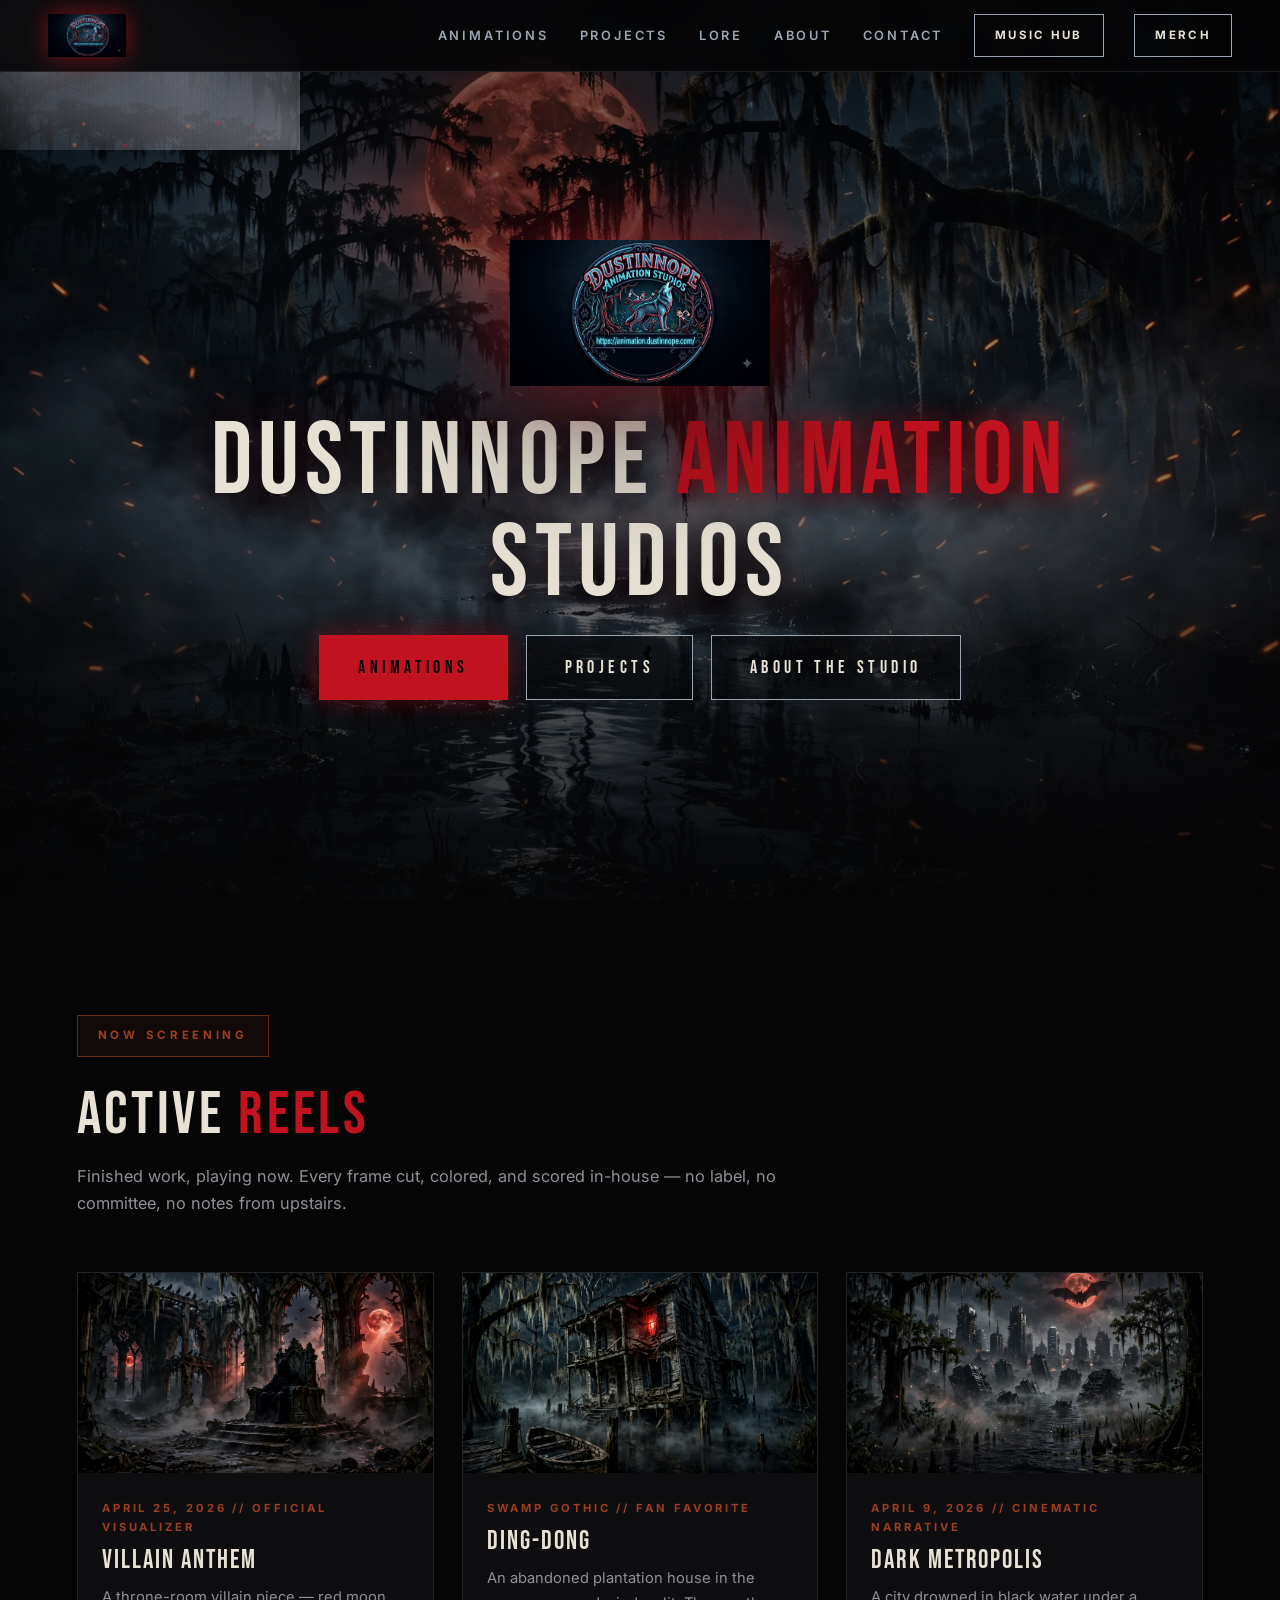
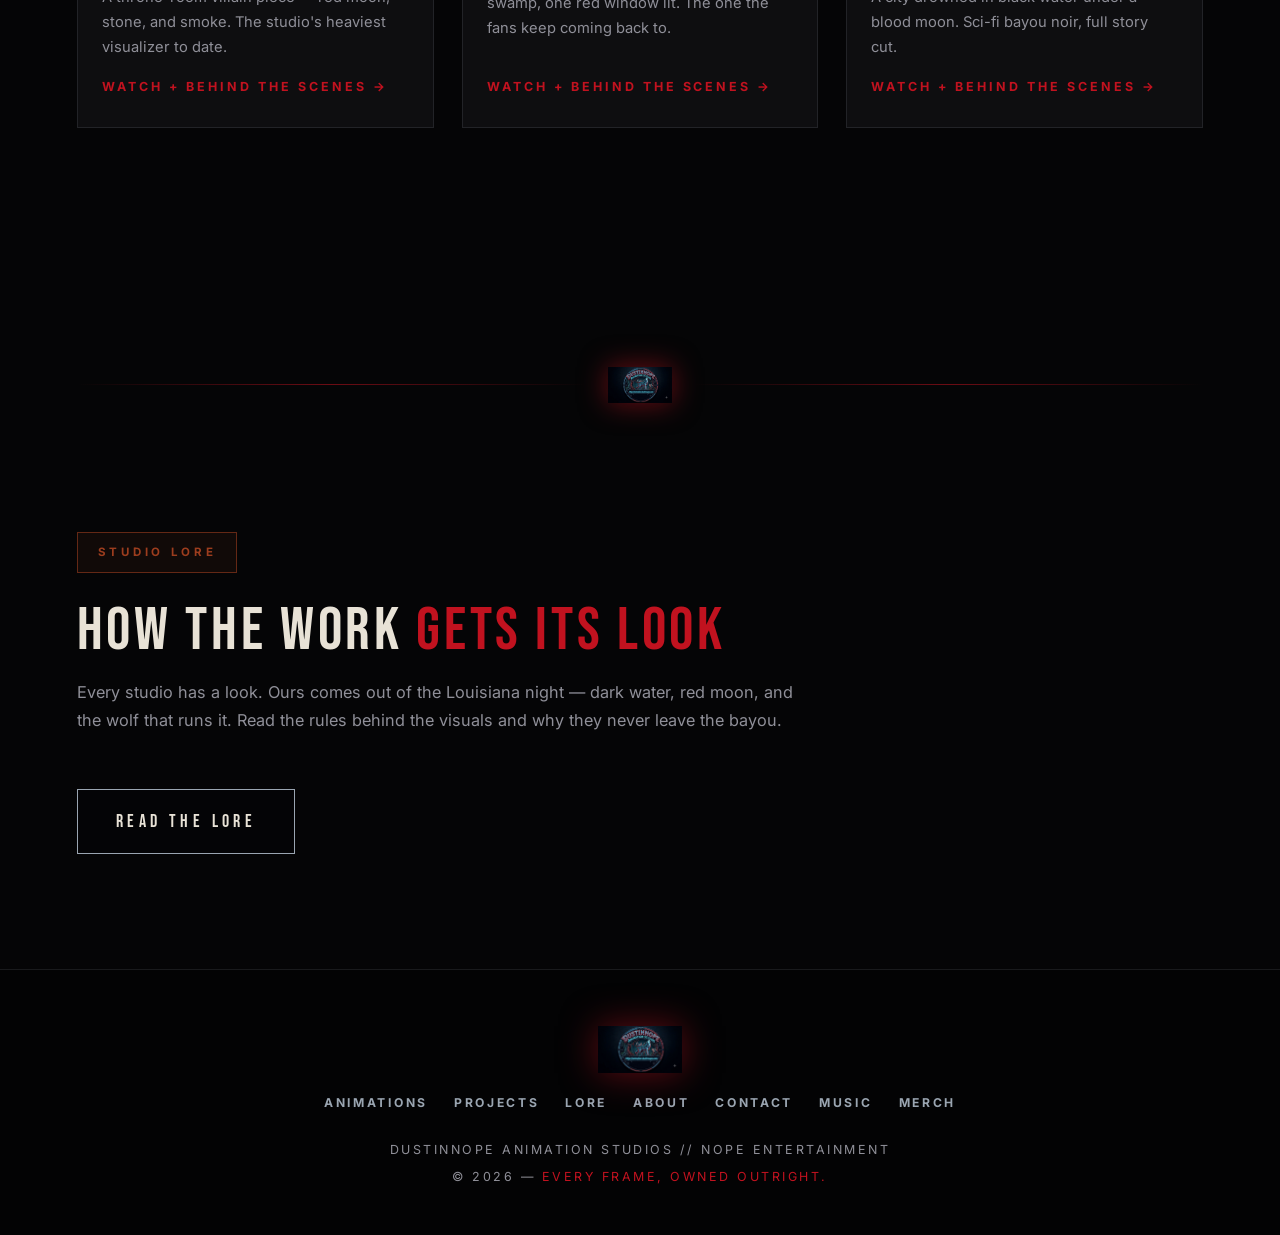
==== commit b8e69d74: "Swap hero/divider/footer to new studio badge" ====
--- a/index.html
+++ b/index.html
@@ -33,7 +33,7 @@
   <div class="hero-bg"></div>
   <canvas id="fog-canvas"></canvas>
   <div class="hero-inner">
-    <img class="hero-emblem" src="assets/wolf-emblem.webp" alt="Dustinnope Animation Studios wolf emblem">
+    <img class="hero-emblem" src="assets/studio-logo.png" alt="Dustinnope Animation Studios logo">
     <h1>DUSTINNOPE <span class="red">ANIMATION</span> STUDIOS</h1>
     <div class="hero-btns">
       <a class="btn btn-red" href="animations.html">ANIMATIONS</a>
@@ -82,7 +82,7 @@
   </div>
 </section>
 
-<div class="wolf-divider"><img src="assets/wolf-emblem.webp" alt=""></div>
+<div class="wolf-divider"><img src="assets/studio-logo.png" alt=""></div>
 
 <!-- ================= STUDIO LORE ================= -->
 <section class="section" id="lore-tease">
@@ -93,7 +93,7 @@
 </section>
 
 <footer>
-  <img class="foot-emblem" src="assets/wolf-emblem.webp" alt="Dustinnope wolf emblem">
+  <img class="foot-emblem" src="assets/studio-logo.png" alt="Dustinnope Animation Studios logo">
   <nav class="foot-nav">
     <a href="animations.html">ANIMATIONS</a>
     <a href="projects.html">PROJECTS</a>
